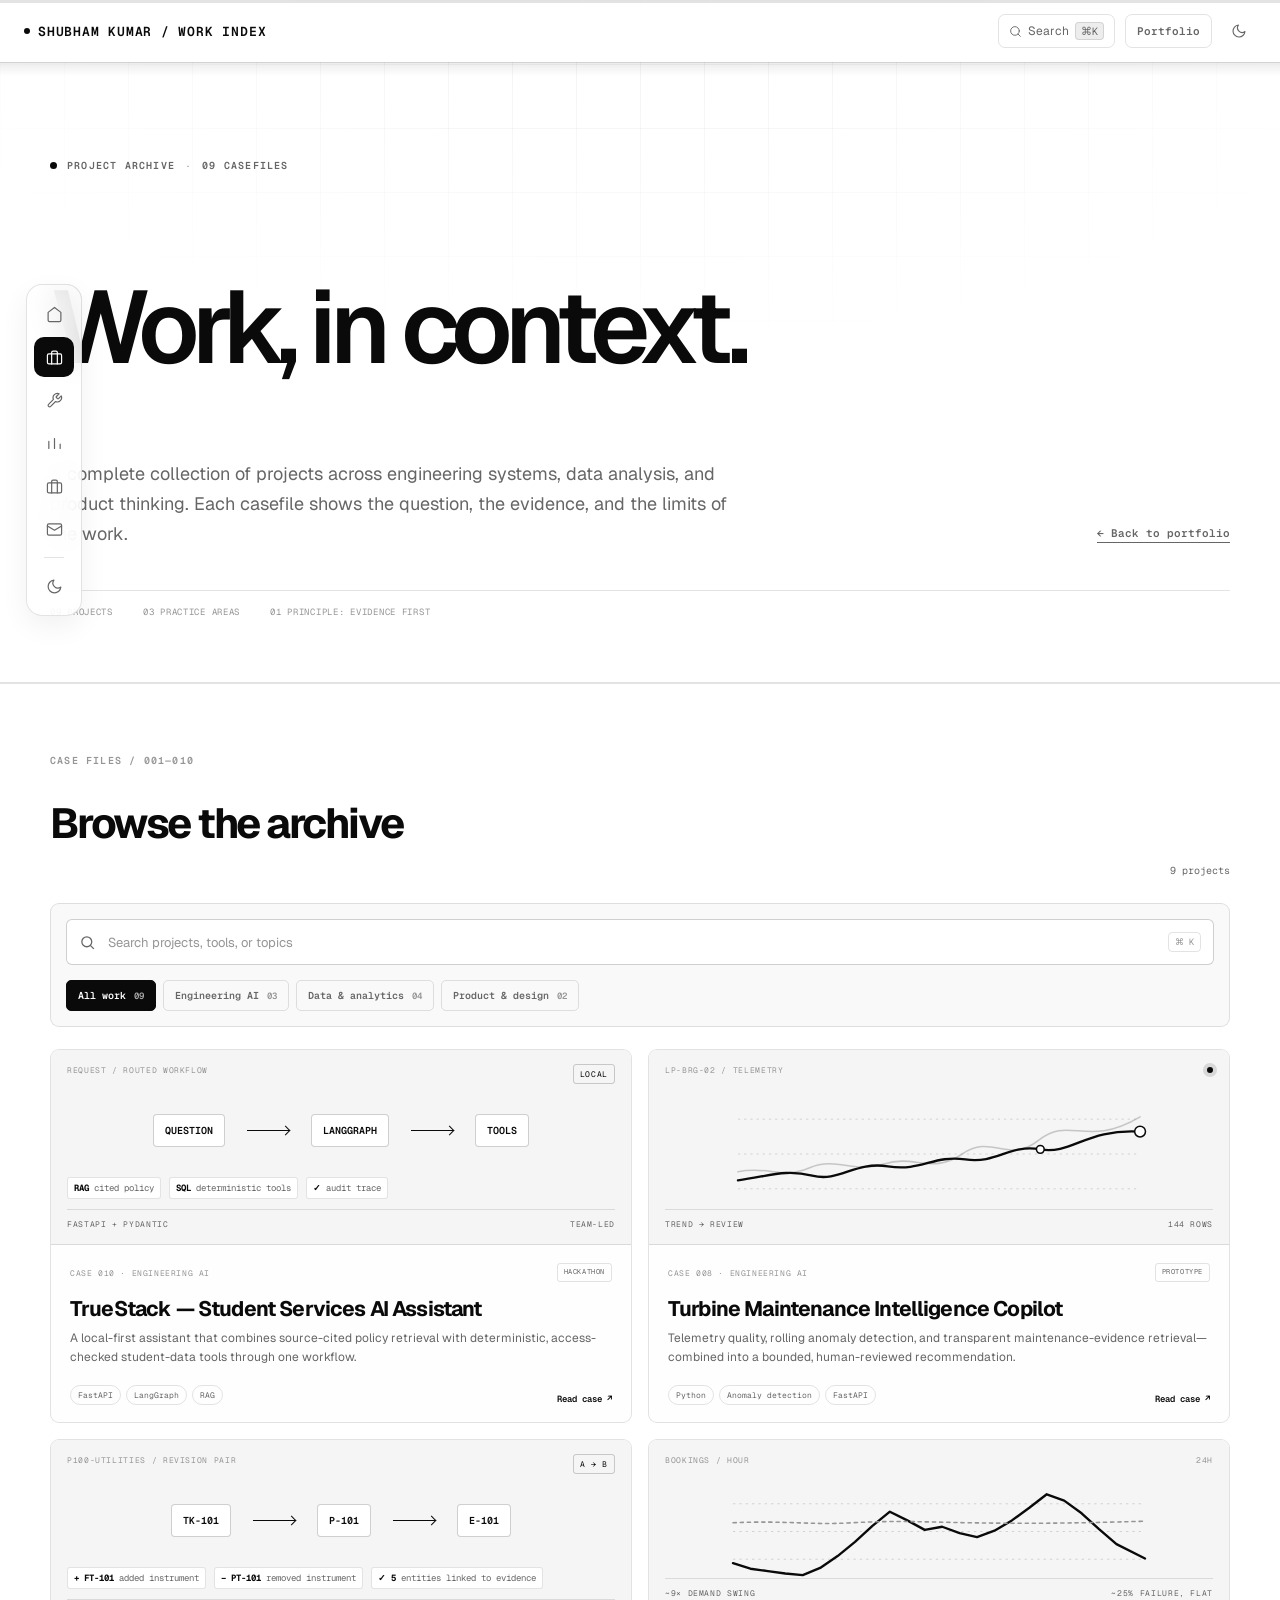
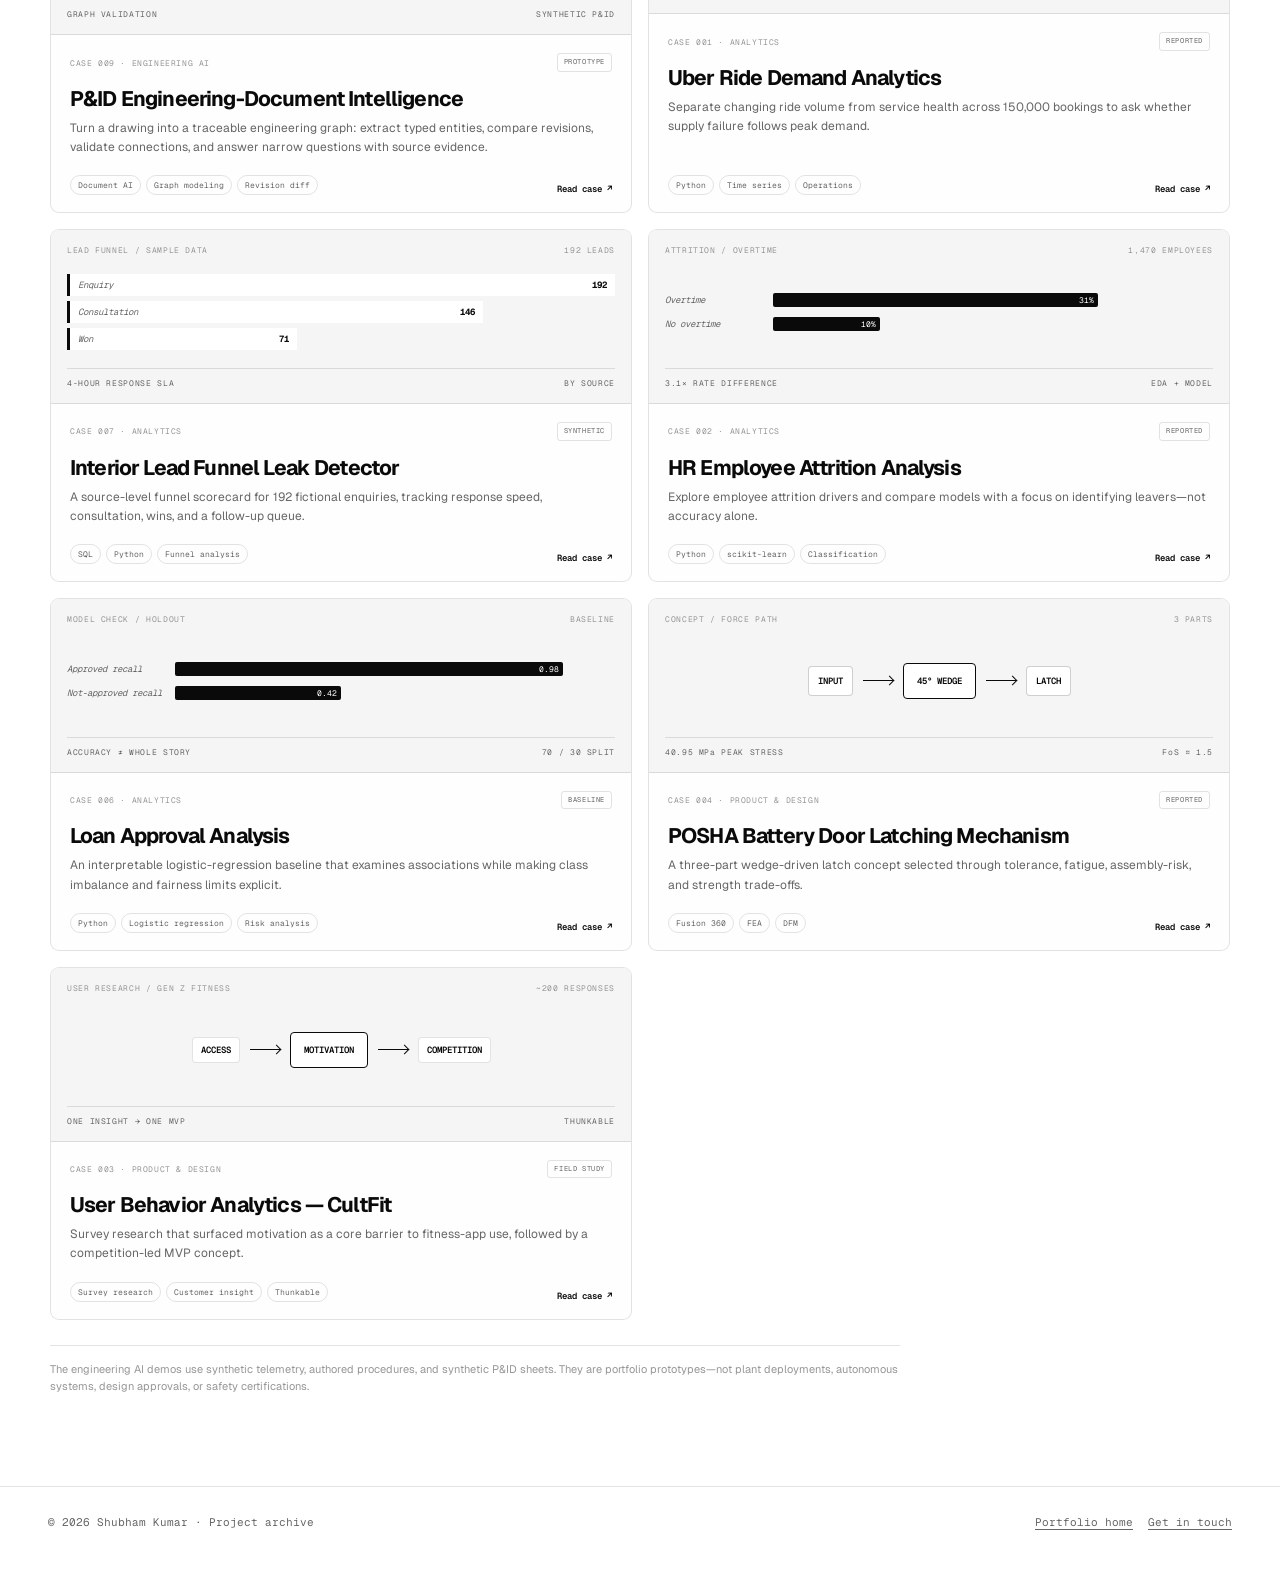
==== projects/index.html @ 0522d242 "Broaden portfolio positioning and add TrueStack case study" ====
<!DOCTYPE html>
<html lang="en" data-theme="light">
<head>
  <meta charset="UTF-8">
  <meta name="viewport" content="width=device-width, initial-scale=1.0">
  <title>All Projects &amp; Case Studies — Shubham Kumar</title>
  <meta name="description" content="Explore nine case studies by Shubham Kumar across data analytics, business analysis, software development, product thinking, and applied AI.">
  <link rel="canonical" href="https://nothing0g.github.io/analyst/projects/">
  <meta property="og:type" content="website">
  <meta property="og:url" content="https://nothing0g.github.io/analyst/projects/">
  <meta property="og:title" content="All Projects &amp; Case Studies — Shubham Kumar">
  <meta property="og:description" content="A complete archive of case studies across analytics, software, product thinking, and applied AI.">
  <meta property="og:image" content="https://nothing0g.github.io/analyst/assets/og-card.svg">
  <meta name="twitter:card" content="summary_large_image">
  <link rel="preconnect" href="https://fonts.googleapis.com">
  <link rel="preconnect" href="https://fonts.gstatic.com" crossorigin>
  <link href="https://fonts.googleapis.com/css2?family=Geist:wght@400;500;600;700&family=Geist+Mono:wght@400;500;600&display=swap" rel="stylesheet">
  <link rel="stylesheet" href="shared/report.css">
  <link rel="stylesheet" href="projects.css">
  <script type="application/ld+json">
  {"@context":"https://schema.org","@type":"CollectionPage","name":"Shubham Kumar — Project Case Studies","url":"https://nothing0g.github.io/analyst/projects/","about":{"@type":"Person","name":"Shubham Kumar"},"numberOfItems":9}
  </script>
</head>
<body class="focused-report projects-index-page">
  <a class="skip-link" href="#projectGrid">Skip to projects</a>
  <div class="scroll-progress-track" aria-hidden="true"><div class="scroll-progress" id="scrollProgress"></div></div>
  <div class="grid-backdrop" aria-hidden="true"></div>
  <canvas class="bg-interactive" id="bgCanvas" aria-hidden="true"></canvas>
  <div class="cursor-dot" id="cursorDot"></div>
  <div class="cursor-follow" id="cursorFollow"><span id="cursorFollowText"></span></div>
  <nav class="dock" aria-label="Project archive navigation"><div class="dock-inner">
    <a href="#report" class="dock-item active" data-dock data-cursor-text="Archive home"><svg viewBox="0 0 24 24" fill="none" stroke="currentColor" stroke-width="1.7" stroke-linecap="round" stroke-linejoin="round"><path d="M3 9l9-7 9 7v11a2 2 0 0 1-2 2H5a2 2 0 0 1-2-2z"/></svg><span class="dock-label">Archive home</span></a>
    <a href="#projectGrid" class="dock-item" data-dock data-cursor-text="All projects"><svg viewBox="0 0 24 24" fill="none" stroke="currentColor" stroke-width="1.7" stroke-linecap="round" stroke-linejoin="round"><rect x="2" y="7" width="20" height="14" rx="2"/><path d="M16 21V5a2 2 0 0 0-2-2h-4a2 2 0 0 0-2 2v16"/></svg><span class="dock-label">All projects</span></a>
    <a href="#engineering-ai-filter" class="dock-item" data-dock data-filter-target="engineering-ai" data-cursor-text="Engineering AI"><svg viewBox="0 0 24 24" fill="none" stroke="currentColor" stroke-width="1.7" stroke-linecap="round" stroke-linejoin="round"><path d="M14.7 6.3a1 1 0 000 1.4l1.6 1.6a1 1 0 001.4 0l3.77-3.77a6 6 0 01-7.94 7.94l-6.91 6.91a2.12 2.12 0 01-3-3l6.91-6.91a6 6 0 017.94-7.94z"/></svg><span class="dock-label">Engineering AI</span></a>
    <a href="#analytics-filter" class="dock-item" data-dock data-filter-target="analytics" data-cursor-text="Data and analytics"><svg viewBox="0 0 24 24" fill="none" stroke="currentColor" stroke-width="1.7" stroke-linecap="round" stroke-linejoin="round"><path d="M4 19V9M12 19V5M20 19v-6"/></svg><span class="dock-label">Data &amp; analytics</span></a>
    <a href="#product-design-filter" class="dock-item" data-dock data-filter-target="product-design" data-cursor-text="Product and design"><svg viewBox="0 0 24 24" fill="none" stroke="currentColor" stroke-width="1.7" stroke-linecap="round" stroke-linejoin="round"><rect x="2" y="7" width="20" height="14" rx="2"/><path d="M16 21V5a2 2 0 0 0-2-2h-4a2 2 0 0 0-2 2v16"/></svg><span class="dock-label">Product &amp; design</span></a>
    <a href="../index.html" class="dock-item" data-cursor-text="Portfolio home" data-transition><svg viewBox="0 0 24 24" fill="none" stroke="currentColor" stroke-width="1.7" stroke-linecap="round" stroke-linejoin="round"><rect x="2" y="4" width="20" height="16" rx="2"/><path d="M2 7l10 6 10-6"/></svg><span class="dock-label">Portfolio</span></a>
    <div class="dock-divider"></div>
    <button class="dock-item" id="dockThemeBtn" data-cursor-text="Toggle theme"><svg id="dockThemeIcon" viewBox="0 0 24 24" fill="none" stroke="currentColor" stroke-width="1.7" stroke-linecap="round" stroke-linejoin="round"></svg><span class="dock-label">Toggle theme</span></button>
  </div></nav>

  <header class="topbar report-topbar">
    <a class="report-brand" href="../index.html" data-transition data-cursor-text="Portfolio home"><i></i> SHUBHAM KUMAR / WORK INDEX</a>
    <div class="topbar-right report-top-actions">
      <button class="kbd-chip report-search" id="reportSearch" type="button" data-cursor-text="Search projects"><svg viewBox="0 0 24 24" fill="none" stroke="currentColor" stroke-width="1.7" stroke-linecap="round" stroke-linejoin="round" aria-hidden="true"><circle cx="11" cy="11" r="8"/><path d="m21 21-4.3-4.3"/></svg><span>Search</span><kbd>⌘K</kbd></button>
      <a class="report-top-link" data-cursor-text="Back to portfolio" href="../index.html" data-transition><span>Portfolio</span></a>
      <button class="icon-btn report-icon-btn" id="reportThemeToggle" aria-label="Toggle theme"></button>
    </div>
  </header>

  <main id="report" class="work-main report-main">
    <section class="work-hero report-section">
      <div class="work-hero-inner report-section-inner">
        <p class="work-kicker mono"><span></span> PROJECT ARCHIVE <b>·</b> 09 CASEFILES</p>
        <div class="work-heading-row">
          <div>
            <h1>Work, in context.</h1>
            <p class="work-lede">A complete collection of projects across engineering systems, data analysis, and product thinking. Each casefile shows the question, the evidence, and the limits of the work.</p>
          </div>
          <a class="work-back-link" href="../index.html" data-transition>← Back to portfolio</a>
        </div>
        <div class="work-meta-row mono"><span>09 PROJECTS</span><span>03 PRACTICE AREAS</span><span>01 PRINCIPLE: EVIDENCE FIRST</span></div>
      </div>
    </section>

    <section id="archive" class="work-archive report-section" aria-labelledby="archive-title">
      <div class="work-archive-inner report-section-inner reveal">
        <div class="archive-heading">
          <div>
            <p class="archive-eyebrow mono">CASE FILES / 001—010</p>
            <h2 id="archive-title">Browse the archive</h2>
          </div>
          <p id="resultCount" class="result-count mono" aria-live="polite">9 projects</p>
        </div>

        <div class="archive-controls">
          <label class="search-wrap">
            <span class="sr-only">Search projects</span>
            <svg viewBox="0 0 24 24" fill="none" stroke="currentColor" stroke-width="1.8" aria-hidden="true"><circle cx="11" cy="11" r="7"></circle><path d="m16 16 5 5"></path></svg>
            <input id="projectSearch" type="search" placeholder="Search projects, tools, or topics" autocomplete="off">
            <kbd>⌘ K</kbd>
          </label>
          <div class="filter-pills" role="group" aria-label="Filter projects by area">
            <button class="filter-pill is-active" type="button" data-filter="all" aria-pressed="true">All work <span>09</span></button>
            <button class="filter-pill" type="button" id="engineering-ai-filter" data-filter="engineering-ai" aria-pressed="false">Engineering AI <span>03</span></button>
            <button class="filter-pill" type="button" id="analytics-filter" data-filter="analytics" aria-pressed="false">Data &amp; analytics <span>04</span></button>
            <button class="filter-pill" type="button" id="product-design-filter" data-filter="product-design" aria-pressed="false">Product &amp; design <span>02</span></button>
          </div>
        </div>

        <div class="project-grid" id="projectGrid">
          <a class="project-card spotlight-card reveal project-card-featured" data-transition data-cursor-text="Open casefile" href="truestack-ai-assistant/" data-category="engineering-ai" data-search="truestack HCLTech AI hackathon student services assistant team lead backend integration FastAPI LangGraph RAG SQLite citations privacy software">
            <div class="project-visual pid-visual" aria-hidden="true">
              <div class="visual-top mono"><span>REQUEST / ROUTED WORKFLOW</span><span class="revision-label">LOCAL</span></div>
              <div class="pid-mini-flow"><span>QUESTION</span><i></i><b>LANGGRAPH</b><i></i><span>TOOLS</span></div>
              <div class="pid-changes"><span><b>RAG</b> cited policy</span><span><b>SQL</b> deterministic tools</span><span><b>✓</b> audit trace</span></div>
              <div class="visual-bottom mono"><span>FASTAPI + PYDANTIC</span><span>TEAM-LED</span></div>
            </div>
            <div class="project-card-body">
              <div class="project-meta mono"><span>CASE 010 · ENGINEERING AI</span><span class="project-status">HACKATHON</span></div>
              <h3>TrueStack — Student Services AI Assistant</h3>
              <p>A local-first assistant that combines source-cited policy retrieval with deterministic, access-checked student-data tools through one workflow.</p>
              <div class="project-card-foot"><div class="project-tags"><span>FastAPI</span><span>LangGraph</span><span>RAG</span></div><span class="project-open">Read case <b>↗</b></span></div>
            </div>
          </a>

          <a class="project-card spotlight-card reveal project-card-featured" data-transition data-cursor-text="Open casefile" href="turbine-maintenance-copilot/" data-category="engineering-ai" data-search="turbine maintenance copilot telemetry anomaly detection python fastapi evidence retrieval synthetic">
            <div class="project-visual turbine-visual" aria-hidden="true">
              <div class="visual-top mono"><span>LP-BRG-02 / TELEMETRY</span><span class="live-dot"></span></div>
              <svg viewBox="0 0 520 150" role="presentation"><path class="visual-gridline" d="M0 30H520M0 75H520M0 120H520"/><path class="visual-line faint-line" d="M0 98 C40 90 55 108 92 93 S150 101 189 88 S251 102 290 75 S349 89 389 57 S451 68 520 27"/><path class="visual-line strong-line" d="M0 109 C40 104 60 94 96 103 S150 84 194 91 S252 76 294 82 S350 62 391 69 S450 42 520 46"/><circle class="visual-point" cx="391" cy="69" r="5"/><circle class="visual-alert" cx="520" cy="46" r="7"/></svg>
              <div class="visual-bottom mono"><span>TREND → REVIEW</span><span>144 ROWS</span></div>
            </div>
            <div class="project-card-body">
              <div class="project-meta mono"><span>CASE 008 · ENGINEERING AI</span><span class="project-status">PROTOTYPE</span></div>
              <h3>Turbine Maintenance Intelligence Copilot</h3>
              <p>Telemetry quality, rolling anomaly detection, and transparent maintenance-evidence retrieval—combined into a bounded, human-reviewed recommendation.</p>
              <div class="project-card-foot"><div class="project-tags"><span>Python</span><span>Anomaly detection</span><span>FastAPI</span></div><span class="project-open">Read case <b>↗</b></span></div>
            </div>
          </a>

          <a class="project-card spotlight-card reveal project-card-featured" data-transition data-cursor-text="Open casefile" href="pid-engineering-document-intelligence/" data-category="engineering-ai" data-search="pid engineering document intelligence drawing revision graph extraction validation python evidence">
            <div class="project-visual pid-visual" aria-hidden="true">
              <div class="visual-top mono"><span>P100-UTILITIES / REVISION PAIR</span><span class="revision-label">A → B</span></div>
              <div class="pid-mini-flow"><span>TK-101</span><i></i><b>P-101</b><i></i><span>E-101</span></div>
              <div class="pid-changes"><span><b>+ FT-101</b> added instrument</span><span><b>− PT-101</b> removed instrument</span><span><b>✓ 5</b> entities linked to evidence</span></div>
              <div class="visual-bottom mono"><span>GRAPH VALIDATION</span><span>SYNTHETIC P&amp;ID</span></div>
            </div>
            <div class="project-card-body">
              <div class="project-meta mono"><span>CASE 009 · ENGINEERING AI</span><span class="project-status">PROTOTYPE</span></div>
              <h3>P&amp;ID Engineering-Document Intelligence</h3>
              <p>Turn a drawing into a traceable engineering graph: extract typed entities, compare revisions, validate connections, and answer narrow questions with source evidence.</p>
              <div class="project-card-foot"><div class="project-tags"><span>Document AI</span><span>Graph modeling</span><span>Revision diff</span></div><span class="project-open">Read case <b>↗</b></span></div>
            </div>
          </a>

          <a class="project-card spotlight-card reveal" data-transition data-cursor-text="Open casefile" href="uber-ride-demand/" data-category="analytics" data-search="uber ride demand analytics supply failure operations time series python sql 150000">
            <div class="project-visual chart-visual" aria-hidden="true">
              <div class="visual-top mono"><span>BOOKINGS / HOUR</span><span>24H</span></div>
              <svg viewBox="0 0 520 130" role="presentation"><path class="visual-gridline" d="M0 30H520M0 65H520M0 100H520"/><path class="visual-line strong-line" d="M0 105 L22 112 L44 115 L66 118 L88 120 L110 111 L132 96 L154 78 L176 58 L198 40 L220 51 L242 63 L264 59 L286 67 L308 72 L330 64 L352 51 L374 35 L396 18 L418 26 L440 42 L462 62 L484 81 L520 99"/><path class="visual-line coral-line" d="M0 54 C70 51 95 57 150 54 S240 53 300 54 S420 55 520 52"/></svg>
              <div class="visual-bottom mono"><span>~9× DEMAND SWING</span><span>~25% FAILURE, FLAT</span></div>
            </div>
            <div class="project-card-body">
              <div class="project-meta mono"><span>CASE 001 · ANALYTICS</span><span class="project-status">REPORTED</span></div>
              <h3>Uber Ride Demand Analytics</h3>
              <p>Separate changing ride volume from service health across 150,000 bookings to ask whether supply failure follows peak demand.</p>
              <div class="project-card-foot"><div class="project-tags"><span>Python</span><span>Time series</span><span>Operations</span></div><span class="project-open">Read case <b>↗</b></span></div>
            </div>
          </a>

          <a class="project-card spotlight-card reveal" data-transition data-cursor-text="Open casefile" href="interior-lead-funnel/" data-category="analytics" data-search="interior lead funnel leak detector business analysis conversion response SLA SQL python power bi synthetic">
            <div class="project-visual funnel-visual" aria-hidden="true">
              <div class="visual-top mono"><span>LEAD FUNNEL / SAMPLE DATA</span><span>192 LEADS</span></div>
              <div class="funnel-bars"><span style="--bar:100%"><i>Enquiry</i><b>192</b></span><span style="--bar:76%"><i>Consultation</i><b>146</b></span><span style="--bar:37%"><i>Won</i><b>71</b></span></div>
              <div class="visual-bottom mono"><span>4-HOUR RESPONSE SLA</span><span>BY SOURCE</span></div>
            </div>
            <div class="project-card-body">
              <div class="project-meta mono"><span>CASE 007 · ANALYTICS</span><span class="project-status">SYNTHETIC</span></div>
              <h3>Interior Lead Funnel Leak Detector</h3>
              <p>A source-level funnel scorecard for 192 fictional enquiries, tracking response speed, consultation, wins, and a follow-up queue.</p>
              <div class="project-card-foot"><div class="project-tags"><span>SQL</span><span>Python</span><span>Funnel analysis</span></div><span class="project-open">Read case <b>↗</b></span></div>
            </div>
          </a>

          <a class="project-card spotlight-card reveal" data-transition data-cursor-text="Open casefile" href="hr-employee-attrition/" data-category="analytics" data-search="employee attrition HR analysis classification machine learning overtime recall dashboard python scikit-learn">
            <div class="project-visual attrition-visual" aria-hidden="true">
              <div class="visual-top mono"><span>ATTRITION / OVERTIME</span><span>1,470 EMPLOYEES</span></div>
              <div class="comparison-bars"><span><i>Overtime</i><b style="--bar:82%">31%</b></span><span><i>No overtime</i><b style="--bar:27%">10%</b></span></div>
              <div class="visual-bottom mono"><span>3.1× RATE DIFFERENCE</span><span>EDA + MODEL</span></div>
            </div>
            <div class="project-card-body">
              <div class="project-meta mono"><span>CASE 002 · ANALYTICS</span><span class="project-status">REPORTED</span></div>
              <h3>HR Employee Attrition Analysis</h3>
              <p>Explore employee attrition drivers and compare models with a focus on identifying leavers—not accuracy alone.</p>
              <div class="project-card-foot"><div class="project-tags"><span>Python</span><span>scikit-learn</span><span>Classification</span></div><span class="project-open">Read case <b>↗</b></span></div>
            </div>
          </a>

          <a class="project-card spotlight-card reveal" data-transition data-cursor-text="Open casefile" href="loan-approval/" data-category="analytics" data-search="loan approval analysis logistic regression risk baseline public data python fairness">
            <div class="project-visual loan-visual" aria-hidden="true">
              <div class="visual-top mono"><span>MODEL CHECK / HOLDOUT</span><span>BASELINE</span></div>
              <div class="recall-bars"><span><i>Approved recall</i><b style="--bar:98%">0.98</b></span><span><i>Not-approved recall</i><b style="--bar:42%">0.42</b></span></div>
              <div class="visual-bottom mono"><span>ACCURACY ≠ WHOLE STORY</span><span>70 / 30 SPLIT</span></div>
            </div>
            <div class="project-card-body">
              <div class="project-meta mono"><span>CASE 006 · ANALYTICS</span><span class="project-status">BASELINE</span></div>
              <h3>Loan Approval Analysis</h3>
              <p>An interpretable logistic-regression baseline that examines associations while making class imbalance and fairness limits explicit.</p>
              <div class="project-card-foot"><div class="project-tags"><span>Python</span><span>Logistic regression</span><span>Risk analysis</span></div><span class="project-open">Read case <b>↗</b></span></div>
            </div>
          </a>

          <a class="project-card spotlight-card reveal" data-transition data-cursor-text="Open casefile" href="posha-battery-door/" data-category="product-design" data-search="POSHA battery door latch mechanism mechanical design fusion 360 FEA tolerance DFM">
            <div class="project-visual mechanism-visual" aria-hidden="true">
              <div class="visual-top mono"><span>CONCEPT / FORCE PATH</span><span>3 PARTS</span></div>
              <div class="mechanism-diagram"><span class="mech-button">INPUT</span><i></i><b>45° WEDGE</b><i></i><span class="mech-latch">LATCH</span></div>
              <div class="visual-bottom mono"><span>40.95 MPa PEAK STRESS</span><span>FoS ≈ 1.5</span></div>
            </div>
            <div class="project-card-body">
              <div class="project-meta mono"><span>CASE 004 · PRODUCT &amp; DESIGN</span><span class="project-status">REPORTED</span></div>
              <h3>POSHA Battery Door Latching Mechanism</h3>
              <p>A three-part wedge-driven latch concept selected through tolerance, fatigue, assembly-risk, and strength trade-offs.</p>
              <div class="project-card-foot"><div class="project-tags"><span>Fusion 360</span><span>FEA</span><span>DFM</span></div><span class="project-open">Read case <b>↗</b></span></div>
            </div>
          </a>

          <a class="project-card spotlight-card reveal" data-transition data-cursor-text="Open casefile" href="cultfit-user-behavior/" data-category="product-design" data-search="CultFit user behavior survey customer insight college students motivation Thunkable MVP fitness product">
            <div class="project-visual cultfit-visual" aria-hidden="true">
              <div class="visual-top mono"><span>USER RESEARCH / GEN Z FITNESS</span><span>~200 RESPONSES</span></div>
              <div class="motivation-pulse"><span>ACCESS</span><i></i><b>MOTIVATION</b><i></i><span>COMPETITION</span></div>
              <div class="visual-bottom mono"><span>ONE INSIGHT → ONE MVP</span><span>THUNKABLE</span></div>
            </div>
            <div class="project-card-body">
              <div class="project-meta mono"><span>CASE 003 · PRODUCT &amp; DESIGN</span><span class="project-status">FIELD STUDY</span></div>
              <h3>User Behavior Analytics — CultFit</h3>
              <p>Survey research that surfaced motivation as a core barrier to fitness-app use, followed by a competition-led MVP concept.</p>
              <div class="project-card-foot"><div class="project-tags"><span>Survey research</span><span>Customer insight</span><span>Thunkable</span></div><span class="project-open">Read case <b>↗</b></span></div>
            </div>
          </a>
        </div>
        <div class="empty-state" id="emptyState" hidden>No projects match that search. Try a different keyword or filter.</div>
        <p class="archive-note">The engineering AI demos use synthetic telemetry, authored procedures, and synthetic P&amp;ID sheets. They are portfolio prototypes—not plant deployments, autonomous systems, design approvals, or safety certifications.</p>
      </div>
    </section>
  </main>

  <footer class="report-footer work-footer"><span>© 2026 Shubham Kumar · Project archive</span><div class="report-footer-links"><a href="../index.html" data-transition>Portfolio home</a><a href="mailto:shubham1sure@gmail.com">Get in touch</a></div></footer>
<div class="chart-tooltip" aria-hidden="true"></div>
  <div class="cmdk-overlay" id="cmdkOverlay"><div class="cmdk-box"><div class="cmdk-input-wrap"><svg viewBox="0 0 24 24" fill="none" stroke="currentColor" stroke-width="1.7"><circle cx="11" cy="11" r="8"/><path d="m21 21-4.3-4.3"/></svg><input class="cmdk-input" id="cmdkInput" type="text" placeholder="Type a command or search…" autocomplete="off"><span class="cmdk-esc">ESC</span></div><div class="cmdk-list" id="cmdkList"></div></div></div>
  <div class="wash-overlay" id="washOverlay"></div>
  <button class="back-to-top" id="backToTop" aria-label="Back to top" data-cursor-text="Back to top"><svg viewBox="0 0 24 24" fill="none" stroke="currentColor" stroke-width="2" stroke-linecap="round" stroke-linejoin="round"><path d="M18 15l-6-6-6 6"/></svg></button>
  <div class="toast-wrap" id="toastWrap"></div>

  <script src="shared/report-shell.js?v=history-v1"></script>
  <script src="projects.js"></script>
</body>
</html>
---- projects/shared/report.css ----
:root{
  --report-bg:#fff;
  --report-surface:#f5f5f5;
  --report-surface-strong:#ededed;
  --report-ink:#0a0a0a;
  --report-muted:#666;
  --report-faint:#969696;
  --report-line:rgba(0,0,0,.11);
  --report-line-strong:rgba(0,0,0,.19);
  --report-yellow:#e7ff00;
  --report-green:#21e35d;
  --report-coral:#ff5c5c;
  --report-cyan:#7ce7ff;
  --report-font-sans:'Geist',-apple-system,BlinkMacSystemFont,"Segoe UI",sans-serif;
  --report-font-mono:'Geist Mono','IBM Plex Mono','SF Mono',Menlo,monospace;
  --report-ease:cubic-bezier(.16,1,.3,1);
  color-scheme:light;
}
html[data-theme="dark"]{
  --report-bg:#050505;
  --report-surface:#131313;
  --report-surface-strong:#1b1b1b;
  --report-ink:#ededed;
  --report-muted:#a3a3a3;
  --report-faint:#747474;
  --report-line:rgba(255,255,255,.13);
  --report-line-strong:rgba(255,255,255,.23);
  color-scheme:dark;
}
*{box-sizing:border-box}
html{scroll-behavior:smooth;background:var(--report-bg);scrollbar-color:var(--report-line-strong) var(--report-bg);scrollbar-width:thin}
body{margin:0;background:var(--report-bg);color:var(--report-ink);font-family:var(--report-font-sans);line-height:1.5;overflow-x:hidden;-webkit-font-smoothing:antialiased;transition:background .25s var(--report-ease),color .25s var(--report-ease)}
body::before{content:"";position:fixed;inset:0;pointer-events:none;z-index:-1;background-image:linear-gradient(var(--report-line) 1px,transparent 1px),linear-gradient(90deg,var(--report-line) 1px,transparent 1px);background-size:64px 64px;mask-image:radial-gradient(ellipse 88% 60% at 50% 0%,#000,transparent 78%);opacity:.42}
a{color:inherit;text-decoration:none}
button,select{font:inherit;color:inherit}
button{border:0;background:none;cursor:pointer}
button:focus-visible,a:focus-visible,select:focus-visible{outline:2px solid var(--report-ink);outline-offset:3px;border-radius:4px}
::selection{background:var(--report-ink);color:var(--report-bg)}
.mono{font-family:var(--report-font-mono)}
.skip-link{position:fixed;top:-60px;left:16px;z-index:100;background:var(--report-ink);color:var(--report-bg);padding:10px 14px;border-radius:6px;font:600 12px var(--report-font-mono);transition:top .2s var(--report-ease)}
.skip-link:focus{top:16px}
.report-progress{position:fixed;z-index:50;top:0;left:0;width:100%;height:3px;background:var(--report-line)}
.report-progress span{display:block;width:0;height:100%;background:var(--report-ink);transition:width .1s linear}
.report-topbar{position:sticky;top:0;z-index:40;display:flex;align-items:center;justify-content:space-between;gap:20px;padding:14px 48px;background:color-mix(in srgb,var(--report-bg) 84%,transparent);backdrop-filter:blur(14px)}
.report-topbar::after{content:"";position:absolute;left:0;right:0;top:100%;height:14px;background:linear-gradient(var(--report-line),transparent);opacity:.7;pointer-events:none}
.report-brand{display:flex;align-items:center;gap:8px;font:600 12px var(--report-font-mono);letter-spacing:.04em}
.report-brand i{width:6px;height:6px;border-radius:50%;background:var(--report-ink);display:inline-block}
.report-top-actions{display:flex;align-items:center;gap:9px}
.report-top-link,.report-icon-btn{display:inline-flex;align-items:center;justify-content:center;min-height:34px;border:1px solid var(--report-line);border-radius:7px;color:var(--report-muted);font:600 11px var(--report-font-mono);transition:background .18s ease,border-color .18s ease,color .18s ease,transform .12s ease}
.report-top-link{padding:7px 11px;gap:7px}
.report-icon-btn{width:34px;padding:0}
.report-top-link:hover,.report-icon-btn:hover{background:var(--report-surface);border-color:var(--report-line-strong);color:var(--report-ink)}
.report-top-link:active,.report-icon-btn:active{transform:scale(.96)}
.report-top-link svg,.report-icon-btn svg{width:15px;height:15px}
.report-main{position:relative;z-index:1}
.report-shell{width:100vw;max-width:none;margin:0;padding:0}
.report-section{width:100vw;padding:84px 48px;border-top:1px solid var(--report-line)}
.report-section-inner{max-width:1280px;margin:0 auto}
.report-kicker{display:flex;align-items:center;gap:11px;color:var(--report-muted);font:600 11px var(--report-font-mono);text-transform:uppercase;letter-spacing:.04em}
.report-kicker::before{content:"";width:7px;height:7px;border-radius:50%;background:var(--report-yellow);box-shadow:0 0 0 4px color-mix(in srgb,var(--report-yellow) 26%,transparent)}
.report-kicker .rule{height:1px;width:54px;background:var(--report-line-strong)}
.report-hero{padding-top:72px;padding-bottom:64px}
.report-hero-grid{display:grid;grid-template-columns:minmax(0,7fr) minmax(250px,5fr);gap:64px;align-items:end}
.report-hero h1{max-width:820px;margin:22px 0 18px;font-size:clamp(38px,6vw,84px);line-height:.98;letter-spacing:-.065em;font-weight:600}
.report-hero .lede{max-width:720px;margin:0;color:var(--report-muted);font-size:clamp(16px,1.8vw,20px);line-height:1.58}
.report-meta{display:grid;gap:12px;padding:18px 0;border-top:1px solid var(--report-line-strong);border-bottom:1px solid var(--report-line-strong)}
.report-meta-row{display:flex;align-items:baseline;justify-content:space-between;gap:18px;font-size:13px}
.report-meta-label{color:var(--report-faint);font:600 10px var(--report-font-mono);text-transform:uppercase;letter-spacing:.06em}
.report-meta-value{text-align:right;color:var(--report-ink)}
.report-status{display:inline-flex;align-items:center;gap:6px;width:max-content;padding:4px 7px;background:var(--report-green);color:#061009;border-radius:3px;font:700 10px var(--report-font-mono);text-transform:uppercase;letter-spacing:.05em}
.report-status::before{content:"";width:5px;height:5px;border-radius:50%;background:#061009}
.report-actions{display:flex;flex-wrap:wrap;gap:10px;margin-top:26px}
.report-btn{display:inline-flex;align-items:center;gap:8px;padding:11px 14px;border:1px solid var(--report-ink);border-radius:6px;background:var(--report-ink);color:var(--report-bg);font:600 12px var(--report-font-mono);transition:transform .14s ease,background .18s ease,color .18s ease,border-color .18s ease}
.report-btn.secondary{background:transparent;color:var(--report-ink);border-color:var(--report-line-strong)}
.report-btn:hover{transform:translateY(-2px)}
.report-btn.secondary:hover{background:var(--report-surface)}
.report-btn:active{transform:scale(.97)}
.report-btn svg{width:14px;height:14px}
.signal-panel{position:relative;overflow:hidden;padding:22px;border:1px solid var(--report-line-strong);background:color-mix(in srgb,var(--report-surface) 80%,transparent);border-radius:8px}
.signal-panel::after{content:"SIGNAL";position:absolute;right:17px;top:14px;color:var(--report-faint);font:600 9px var(--report-font-mono);letter-spacing:.16em}
.signal-panel h2{margin:28px 0 13px;font-size:clamp(24px,3vw,38px);line-height:1.03;letter-spacing:-.05em}
.signal-panel p{margin:0;color:var(--report-muted);font-size:14px;line-height:1.6}
.signal-line{height:1px;margin:18px 0;background:var(--report-line-strong)}
.signal-foot{display:flex;align-items:center;justify-content:space-between;gap:12px;color:var(--report-muted);font:11px var(--report-font-mono)}
.signal-foot strong{color:var(--report-ink);font-weight:700}
.section-heading{display:flex;align-items:end;justify-content:space-between;gap:30px;margin-bottom:26px}
.section-heading h2{font-size:clamp(26px,4vw,48px);line-height:1;letter-spacing:-.06em}
.section-heading p{max-width:470px;margin:0;color:var(--report-muted);font-size:14px}
.section-label{display:flex;align-items:center;gap:10px;margin-bottom:12px;color:var(--report-muted);font:600 11px var(--report-font-mono);text-transform:uppercase;letter-spacing:.05em}
.section-label .rule{width:46px;height:1px;background:var(--report-line-strong)}
.metric-grid{display:grid;grid-template-columns:repeat(12,minmax(0,1fr));gap:12px}
.metric-card{grid-column:span 3;min-width:0;padding:17px 18px;border:1px solid var(--report-line);background:color-mix(in srgb,var(--report-surface) 76%,transparent);border-radius:7px;transition:background .2s ease,border-color .2s ease,transform .2s var(--report-ease)}
.metric-card:hover{background:var(--report-surface-strong);border-color:var(--report-line-strong);transform:translateY(-2px)}
.metric-label{color:var(--report-muted);font:600 10px var(--report-font-mono);text-transform:uppercase;letter-spacing:.05em}
.metric-value{margin:13px 0 4px;font-size:clamp(28px,3.2vw,45px);font-weight:600;letter-spacing:-.07em;line-height:1}
.metric-context{color:var(--report-muted);font-size:12px;line-height:1.45}
.filter-bar{display:flex;align-items:end;flex-wrap:wrap;gap:12px;padding:14px;margin-bottom:18px;border:1px solid var(--report-line);background:var(--report-surface);border-radius:7px}
.filter-field{display:grid;gap:6px;min-width:160px;flex:1}
.filter-field label{color:var(--report-muted);font:600 10px var(--report-font-mono);text-transform:uppercase;letter-spacing:.05em}
.filter-field select{width:100%;padding:9px 10px;border:1px solid var(--report-line-strong);border-radius:5px;background:var(--report-bg);font-size:12px;cursor:pointer}
.filter-reset{padding:9px 11px;border:1px solid var(--report-line-strong);border-radius:5px;color:var(--report-muted);font:600 11px var(--report-font-mono);transition:background .18s ease,color .18s ease}
.filter-reset:hover{background:var(--report-ink);color:var(--report-bg)}
.chart-grid{display:grid;grid-template-columns:repeat(12,minmax(0,1fr));gap:14px;align-items:stretch}
.chart-card{grid-column:span 6;min-width:0;padding:18px;border:1px solid var(--report-line);background:color-mix(in srgb,var(--report-bg) 92%,var(--report-surface));border-radius:7px;overflow:hidden}
.chart-card.span-7{grid-column:span 7}.chart-card.span-5{grid-column:span 5}.chart-card.span-4{grid-column:span 4}.chart-card.span-8{grid-column:span 8}.chart-card.span-12{grid-column:span 12}
.chart-card-header{display:flex;align-items:start;justify-content:space-between;gap:15px;margin-bottom:16px}
.chart-card h3{font-size:16px;letter-spacing:-.025em;line-height:1.2}
.chart-question{margin:4px 0 0;color:var(--report-muted);font-size:12px;line-height:1.45}
.chart-tag{flex:none;color:var(--report-faint);font:600 9px var(--report-font-mono);text-transform:uppercase;letter-spacing:.07em}
.chart-wrap{position:relative;width:100%;min-height:250px}
.chart-wrap.tall{min-height:330px}
.chart-wrap svg{display:block;width:100%;height:auto;overflow:visible}
.chart-empty{display:grid;place-items:center;min-height:240px;color:var(--report-muted);font:12px var(--report-font-mono);text-align:center}
.chart-legend{display:flex;flex-wrap:wrap;gap:12px;margin-top:10px;color:var(--report-muted);font:10px var(--report-font-mono)}
.chart-legend span{display:inline-flex;align-items:center;gap:6px}.chart-legend i{display:inline-block;width:8px;height:8px;border-radius:50%;background:var(--report-ink)}
.chart-legend i.yellow{background:var(--report-yellow)}.chart-legend i.green{background:var(--report-green)}.chart-legend i.coral{background:var(--report-coral)}.chart-legend i.muted{background:var(--report-faint)}
.axis-label{fill:var(--report-muted);font:10px var(--report-font-mono)}
.grid-line{stroke:var(--report-line);stroke-width:1}.axis-line{stroke:var(--report-line-strong);stroke-width:1}
.data-line{fill:none;stroke:var(--report-ink);stroke-width:3;stroke-linecap:round;stroke-linejoin:round}.data-area{fill:var(--report-ink);opacity:.08}
.data-line.highlight{stroke:var(--report-coral)}.data-area.highlight{fill:var(--report-coral);opacity:.08}
.chart-point{fill:var(--report-bg);stroke:var(--report-ink);stroke-width:2;cursor:pointer}.chart-point:hover{fill:var(--report-yellow);r:5}
.bar{fill:var(--report-ink);opacity:.82;transition:opacity .18s ease,fill .18s ease}.bar:hover{fill:var(--report-yellow);opacity:1}
.bar.coral{fill:var(--report-coral)}.bar.green{fill:var(--report-green)}
.bar-label{fill:var(--report-ink);font:700 10px var(--report-font-mono)}
.heat-cell{stroke:var(--report-bg);stroke-width:2;cursor:pointer;transition:stroke .15s ease}.heat-cell:hover{stroke:var(--report-ink);stroke-width:3}
.table-wrap{overflow:auto;border:1px solid var(--report-line);border-radius:6px}
.segment-table{width:100%;border-collapse:collapse;min-width:470px;font-size:12px}.segment-table th{padding:10px;text-align:left;color:var(--report-muted);font:600 10px var(--report-font-mono);text-transform:uppercase;letter-spacing:.04em;background:var(--report-surface);border-bottom:1px solid var(--report-line)}.segment-table td{padding:11px 10px;border-bottom:1px solid var(--report-line)}.segment-table tr:last-child td{border-bottom:0}.segment-table td:not(:first-child),.segment-table th:not(:first-child){text-align:right}.rate-pill{display:inline-flex;padding:3px 6px;border-radius:4px;background:var(--report-surface-strong);font:700 10px var(--report-font-mono)}.rate-pill.high{background:color-mix(in srgb,var(--report-coral) 22%,var(--report-bg));color:var(--report-coral)}
.insight-grid{display:grid;grid-template-columns:repeat(3,minmax(0,1fr));gap:12px}.insight-card{min-width:0;padding:19px;border:1px solid var(--report-line);background:var(--report-surface);border-radius:7px}.insight-index{display:block;margin-bottom:24px;color:var(--report-faint);font:600 11px var(--report-font-mono)}.insight-card h3{font-size:17px;line-height:1.15;margin-bottom:9px}.insight-card p{margin:0;color:var(--report-muted);font-size:13px;line-height:1.55}
.recommendation{display:grid;grid-template-columns:minmax(0,4fr) minmax(0,8fr);gap:30px;padding:24px;border:1px solid var(--report-line-strong);background:var(--report-ink);color:var(--report-bg);border-radius:8px}.recommendation h2{font-size:clamp(25px,3vw,42px);line-height:1.03;letter-spacing:-.055em}.recommendation p{margin:0 0 15px;color:color-mix(in srgb,var(--report-bg) 70%,transparent);font-size:14px}.recommendation ol{margin:0;padding-left:22px}.recommendation li{padding:9px 0;color:color-mix(in srgb,var(--report-bg) 88%,transparent);font-size:13px;border-bottom:1px solid color-mix(in srgb,var(--report-bg) 20%,transparent)}.recommendation li:last-child{border-bottom:0}.recommendation strong{color:var(--report-bg)}
.method-grid{display:grid;grid-template-columns:repeat(12,minmax(0,1fr));gap:14px}.method-card{grid-column:span 4;padding:18px;border-top:1px solid var(--report-line-strong)}.method-card h3{font:600 12px var(--report-font-mono);text-transform:uppercase;letter-spacing:.05em}.method-card p{margin:10px 0 0;color:var(--report-muted);font-size:13px;line-height:1.55}.method-card.span-8{grid-column:span 8}
.report-footer{display:flex;justify-content:space-between;align-items:center;gap:20px;padding:28px 48px 46px;border-top:1px solid var(--report-line);color:var(--report-muted);font:11px var(--report-font-mono)}
.report-footer-links{display:flex;gap:15px;flex-wrap:wrap}.report-footer a{text-decoration:underline;text-underline-offset:3px}
.chart-tooltip{position:fixed;z-index:60;pointer-events:none;max-width:230px;padding:9px 11px;border:1px solid var(--report-line-strong);background:var(--report-ink);color:var(--report-bg);border-radius:5px;opacity:0;transform:translateY(5px);transition:opacity .12s ease,transform .12s ease;font:11px/1.45 var(--report-font-mono);box-shadow:0 10px 24px rgba(0,0,0,.12)}.chart-tooltip.show{opacity:1;transform:translateY(0)}
@media(max-width:920px){.report-topbar{padding:13px 22px}.report-section{padding:68px 22px}.report-hero-grid{grid-template-columns:1fr;gap:34px}.report-hero h1{max-width:720px}.metric-card{grid-column:span 6}.chart-card,.chart-card.span-7,.chart-card.span-5,.chart-card.span-4,.chart-card.span-8{grid-column:span 6}.recommendation{grid-template-columns:1fr}.method-card,.method-card.span-8{grid-column:span 6}}
@media(max-width:600px){.report-topbar{padding:12px 16px}.report-brand{font-size:10px}.report-top-link{padding:7px 8px}.report-top-link span{display:none}.report-section{padding:52px 16px}.report-hero{padding-top:45px}.report-hero h1{font-size:clamp(39px,13vw,62px)}.report-hero .lede{font-size:15px}.report-meta-row{align-items:flex-start;flex-direction:column;gap:3px}.report-meta-value{text-align:left}.metric-card{grid-column:span 12}.chart-card,.chart-card.span-7,.chart-card.span-5,.chart-card.span-4,.chart-card.span-8,.chart-card.span-12{grid-column:span 12}.chart-wrap{min-height:220px}.chart-wrap.tall{min-height:260px}.section-heading{display:block}.section-heading p{margin-top:10px}.filter-bar{display:grid;grid-template-columns:1fr 1fr}.filter-field{min-width:0}.filter-reset{width:100%}.insight-grid{grid-template-columns:1fr}.method-card,.method-card.span-8{grid-column:span 12}.report-footer{padding:24px 16px 34px;display:block}.report-footer-links{margin-top:12px}}
@media(prefers-reduced-motion:reduce){html{scroll-behavior:auto}*,*::before,*::after{animation-duration:.01ms!important;animation-iteration-count:1!important;transition-duration:.01ms!important}}

/* ==========================================================
   PORTFOLIO SHELL PARITY
   The report is a focused state of the same portfolio, not a separate microsite.
========================================================== */
:root{
  --bg:var(--report-bg); --bg-elevated:var(--report-surface); --surface:var(--report-surface-strong);
  --border:var(--report-line); --border-strong:var(--report-line-strong); --fg:var(--report-ink);
  --fg-soft:var(--report-muted); --fg-faint:var(--report-faint); --accent:var(--report-ink); --accent-contrast:var(--report-bg);
  --font-sans:var(--report-font-sans); --font-mono:var(--report-font-mono); --ease:var(--report-ease); --radius:8px;
}
html{scroll-snap-type:y proximity;}
body.focused-report{cursor:default;opacity:0;transform:translateY(10px);transition:opacity .45s var(--ease),transform .45s var(--ease)}
body.focused-report.page-entered{opacity:1;transform:none}
body.focused-report.page-exit{opacity:0;transform:translateY(-10px);pointer-events:none;transition:opacity .28s ease,transform .28s var(--ease)}
@keyframes reportPageOut{to{opacity:0;transform:translateY(-10px)}}
@view-transition{navigation:auto}
::view-transition-old(root){animation:reportPageOut .28s var(--ease) both}
::view-transition-new(root){animation:reportPageIn .45s var(--ease) both}
@keyframes reportPageIn{from{opacity:0;transform:translateY(10px)}to{opacity:1;transform:none}}

.grid-backdrop{position:fixed;inset:0;z-index:0;pointer-events:none;opacity:.5;background-image:linear-gradient(var(--border) 1px,transparent 1px),linear-gradient(90deg,var(--border) 1px,transparent 1px);background-size:64px 64px;mask-image:radial-gradient(ellipse 85% 55% at 50% 0%,black 0%,transparent 72%);-webkit-mask-image:radial-gradient(ellipse 85% 55% at 50% 0%,black 0%,transparent 72%)}
.bg-interactive{position:fixed;inset:0;z-index:1;pointer-events:none;width:100%;height:100%}
.report-main,.report-footer{position:relative;z-index:2}
.report-topbar.topbar{position:sticky;top:0;z-index:80;display:flex;align-items:center;justify-content:space-between;padding:14px 48px;background:color-mix(in srgb,var(--bg) 82%,transparent);backdrop-filter:blur(10px)}
.report-topbar.topbar::after{content:"";position:absolute;left:0;right:0;top:100%;height:14px;background:linear-gradient(to bottom,var(--border),transparent);opacity:.7;pointer-events:none}
.report-brand{font-size:13px;font-weight:600;display:flex;align-items:center;gap:8px}
.report-brand i{width:6px;height:6px;border-radius:50%;background:var(--fg)}
.report-top-actions.topbar-right{display:flex;align-items:center;gap:10px}
.report-search{display:flex;align-items:center;gap:6px;padding:7px 10px;border-radius:7px;border:1px solid var(--border);color:var(--fg-soft);font-size:12px;transition:border-color .2s ease,color .2s ease,background .2s ease,transform 120ms ease-out}
.report-search:hover{border-color:var(--border-strong);color:var(--fg);background:var(--surface)}
.report-search kbd{font:10.5px var(--font-mono);background:var(--surface);border:1px solid var(--border);border-radius:4px;padding:1px 5px}
.report-search svg{width:13px;height:13px}
.report-icon-btn{width:34px;height:34px;border-radius:7px;display:flex;align-items:center;justify-content:center;color:var(--fg-soft);border:1px solid transparent;transition:background .2s ease,color .2s ease,border-color .2s ease,transform 120ms ease-out}
.report-icon-btn:hover{background:var(--surface);color:var(--fg);border-color:var(--border)}
.report-icon-btn svg{width:16px;height:16px}

.dock{position:fixed;left:26px;top:50%;transform:translateY(-50%);z-index:90;padding:9px 7px;background:color-mix(in srgb,var(--bg) 85%,transparent);backdrop-filter:blur(16px);border:1px solid var(--border);border-radius:16px;box-shadow:0 10px 28px rgba(0,0,0,.06)}
.dock-inner{display:flex;flex-direction:column;align-items:center;gap:3px;animation:dockFloat 4.5s ease-in-out infinite}
@keyframes dockFloat{0%,100%{transform:translateY(0)}50%{transform:translateY(-3px)}}
.dock-item{display:flex;align-items:center;justify-content:center;width:40px;height:40px;border-radius:10px;color:var(--fg-soft);position:relative;transition:background .2s ease,color .2s ease,transform .3s var(--ease),box-shadow .3s ease}
.dock-item svg{width:17px;height:17px}.dock-item:hover{background:var(--surface);color:var(--fg)}.dock-item.active{background:var(--fg);color:var(--bg)}
.dock-divider{width:20px;height:1px;background:var(--border);margin:5px 0}.dock-label{position:absolute;left:calc(100% + 10px);top:50%;transform:translateY(-50%) translateX(-4px);background:var(--fg);color:var(--bg);padding:5px 11px;border-radius:6px;font-size:11px;font-family:var(--font-mono);white-space:nowrap;opacity:0;pointer-events:none;transition:opacity .18s ease,transform .18s ease}
@media(hover:hover) and (pointer:fine){.dock-item:hover{transform:scale(1.08) translateY(-2px);box-shadow:0 6px 16px rgba(0,0,0,.1)}.dock-item:hover .dock-label{opacity:1;transform:translateY(-50%) translateX(0)}}
.dock-item:active{transform:scale(.94)}

html.custom-cursor,html.custom-cursor *{cursor:none!important}.cursor-dot{position:fixed;top:0;left:0;width:18px;height:18px;border-radius:50%;background:var(--fg);pointer-events:none;z-index:999;opacity:0;transition:opacity .2s ease}.cursor-follow{position:fixed;top:0;left:0;z-index:998;pointer-events:none;background:var(--fg);color:var(--bg);font-family:var(--font-mono);font-size:11px;font-weight:600;padding:6px 11px;border-radius:20px;white-space:nowrap;opacity:0;transition:opacity .18s ease}

.scroll-progress-track{position:fixed;top:0;left:0;width:100%;height:3px;background:var(--border);z-index:400}.scroll-progress{height:100%;background:var(--fg);width:0;border-radius:0 2px 2px 0;box-shadow:0 0 6px color-mix(in srgb,var(--fg) 45%,transparent);transition:width .1s linear}
.report-section{position:relative;z-index:2;scroll-snap-align:start}.report-section-inner.reveal{opacity:0;transform:translateY(26px);transition:opacity .7s var(--ease),transform .7s var(--ease)}.report-section-inner.reveal.is-visible{opacity:1;transform:none}
.spotlight-card{position:relative;overflow:hidden}.spotlight-card::before{content:"";position:absolute;inset:0;z-index:0;pointer-events:none;opacity:0;transition:opacity .35s ease;background:radial-gradient(420px circle at var(--mx,50%) var(--my,50%),color-mix(in srgb,var(--fg) 10%,transparent),transparent 70%)}
@media(hover:hover) and (pointer:fine){.spotlight-card:hover::before{opacity:1}}.spotlight-card>*{position:relative;z-index:1}

.back-to-top{position:fixed;right:26px;bottom:34px;z-index:85;width:42px;height:42px;border-radius:50%;background:var(--fg);color:var(--bg);display:flex;align-items:center;justify-content:center;box-shadow:0 14px 30px rgba(0,0,0,.18);opacity:0;transform:translateY(12px) scale(.9);pointer-events:none;transition:opacity .3s var(--ease),transform .3s var(--ease)}.back-to-top.visible{opacity:1;transform:none;pointer-events:auto}.back-to-top svg{width:16px;height:16px}

.cmdk-overlay{position:fixed;inset:0;background:rgba(0,0,0,.45);backdrop-filter:blur(4px);z-index:400;display:flex;align-items:flex-start;justify-content:center;padding:14vh 20px 20px;opacity:0;pointer-events:none}.cmdk-overlay.is-open{opacity:1;pointer-events:auto}.cmdk-box{width:100%;max-width:560px;background:var(--bg);border:1px solid var(--border-strong);border-radius:12px;box-shadow:0 30px 70px rgba(0,0,0,.35);overflow:hidden}.cmdk-input-wrap{display:flex;align-items:center;gap:10px;padding:14px 18px;border-bottom:1px solid var(--border)}.cmdk-input-wrap svg{width:16px;height:16px;color:var(--fg-faint);flex-shrink:0}.cmdk-input{flex:1;border:none;outline:none;background:none;font-size:14.5px;color:var(--fg);font-family:var(--font-sans)}.cmdk-esc{font:10.5px var(--font-mono);color:var(--fg-faint);border:1px solid var(--border);border-radius:4px;padding:2px 6px}.cmdk-list{max-height:340px;overflow-y:auto;padding:8px}.cmdk-item{display:flex;align-items:center;gap:12px;padding:11px 12px;border-radius:8px;cursor:pointer;font-size:14px;color:var(--fg);transition:background .12s ease,transform 100ms ease-out}.cmdk-item:hover,.cmdk-item.active{background:var(--surface)}.cmdk-item-hint{margin-left:auto;font:11px var(--font-mono);color:var(--fg-faint)}.cmdk-empty{padding:28px;text-align:center;font:13px var(--font-mono);color:var(--fg-faint)}
.wash-overlay{position:fixed;inset:0;z-index:600;background:var(--fg);pointer-events:none;opacity:0;transform:scaleY(0);transform-origin:bottom;transition:opacity .3s ease,transform .3s var(--ease)}.wash-overlay.animate{opacity:.08;transform:scaleY(1)}
.toast-wrap{position:fixed;bottom:34px;right:26px;z-index:450;display:flex;flex-direction:column;gap:8px}.toast{display:flex;align-items:center;gap:8px;padding:10px 14px;border:1px solid var(--border-strong);background:var(--bg);color:var(--fg);border-radius:7px;box-shadow:0 12px 30px rgba(0,0,0,.15);font:12px var(--font-mono);opacity:0;transform:translateY(8px);transition:opacity .25s var(--ease),transform .25s var(--ease)}.toast.show{opacity:1;transform:none}.toast svg{width:14px;height:14px}
@media(max-width:900px){.cursor-dot,.cursor-follow{display:none}.dock{left:50%;top:auto;bottom:14px;transform:translateX(-50%);padding:7px 9px;border-radius:18px;max-width:calc(100vw - 24px);overflow-x:auto}.dock-inner{flex-direction:row;gap:2px;animation:none}.dock-item{width:38px;height:38px;flex-shrink:0}.dock-divider{width:1px;height:20px;margin:0 4px;flex-shrink:0}.dock-label{display:none}.back-to-top{right:14px;bottom:88px;width:38px;height:38px}.report-topbar.topbar{padding:14px 20px}}
@media(max-width:600px){.report-topbar.topbar{padding:12px 16px}.report-brand{font-size:10px}.report-search span,.report-search kbd{display:none}.report-top-link span{display:none}.report-top-link{padding:7px 8px}.toast-wrap{right:14px;bottom:88px}}
@media(prefers-reduced-motion:reduce){html{scroll-behavior:auto;scroll-snap-type:none}*,*::before,*::after{animation-duration:.01ms!important;animation-iteration-count:1!important;transition-duration:.01ms!important}.report-section-inner.reveal{opacity:1;transform:none}body.focused-report{opacity:1;transform:none}}

/* Free-form report scrolling — dashboard sections must never snap to viewport positions. */
html{scroll-snap-type:none!important}
.report-section{scroll-snap-align:none!important}

/* Authored dashboard controls and evidence rhythm. */
.dashboard-controls{display:flex;align-items:center;justify-content:space-between;gap:18px;margin:0 0 16px;padding:11px 13px;border-top:1px solid var(--report-line-strong);border-bottom:1px solid var(--report-line);background:color-mix(in srgb,var(--report-surface) 46%,transparent)}
.control-group,.header-control{display:flex;align-items:center;gap:9px;flex-wrap:wrap}.control-label{color:var(--report-faint);font-size:9px;text-transform:uppercase;letter-spacing:.08em}.control-summary{margin:0;color:var(--report-muted);font-size:11px;text-align:right}.segmented-control{display:inline-flex;gap:2px;padding:2px;border:1px solid var(--report-line);background:var(--report-bg);border-radius:6px}.segment-btn{padding:6px 9px;border-radius:4px;color:var(--report-muted);font:600 10px var(--report-font-mono);transition:background .18s ease,color .18s ease,transform .12s ease}.segment-btn:hover{color:var(--report-ink);background:var(--report-surface)}.segment-btn.active{background:var(--report-ink);color:var(--report-bg)}.segment-btn:active{transform:scale(.96)}.segmented-control.compact .segment-btn{padding:5px 7px;font-size:9px}
.evidence-strip{display:grid;grid-template-columns:repeat(4,minmax(0,1fr));gap:10px;margin-top:14px}.evidence-card{min-width:0;padding:14px 15px;border-top:1px solid var(--report-line-strong);background:color-mix(in srgb,var(--report-surface) 45%,transparent);transition:background .2s ease,transform .2s var(--report-ease)}.evidence-card:hover{background:var(--report-surface);transform:translateY(-2px)}.evidence-kicker{display:block;color:var(--report-faint);font-size:9px;letter-spacing:.08em}.evidence-card strong{display:block;margin:12px 0 5px;font-size:20px;letter-spacing:-.05em}.evidence-card p{margin:0;color:var(--report-muted);font-size:11px;line-height:1.45}
@keyframes dataRefresh{0%{opacity:.58;transform:translateY(3px)}100%{opacity:1;transform:none}}#dashboard.data-refresh .chart-card,#dashboard.data-refresh .metric-card,#dashboard.data-refresh .evidence-card{animation:dataRefresh .24s var(--report-ease) both}#dashboard.data-refresh .chart-card:nth-child(2){animation-delay:35ms}#dashboard.data-refresh .chart-card:nth-child(3){animation-delay:70ms}#dashboard.data-refresh .chart-card:nth-child(4){animation-delay:105ms}
@media(max-width:760px){.dashboard-controls{display:block}.control-summary{text-align:left;margin-top:9px}.evidence-strip{grid-template-columns:repeat(2,minmax(0,1fr))}.header-control{margin-top:10px}.chart-card-header{display:block}}
@media(max-width:480px){.evidence-strip{grid-template-columns:1fr}.segmented-control.compact .segment-btn{padding:5px 6px}}
@media(prefers-reduced-motion:reduce){#dashboard.data-refresh .chart-card,#dashboard.data-refresh .metric-card,#dashboard.data-refresh .evidence-card{animation:none}}

.privacy-page{min-height:100vh;padding:clamp(120px,18vh,210px) 0 120px}.privacy-inner{max-width:1180px}.privacy-copy{max-width:980px}.privacy-copy h1{max-width:780px;font-size:clamp(42px,7vw,92px);line-height:.94;letter-spacing:-.075em;margin:28px 0 24px}.privacy-copy .lede{max-width:690px;color:var(--report-muted);font-size:clamp(16px,2vw,22px);line-height:1.55}.privacy-grid{display:grid;grid-template-columns:repeat(3,minmax(0,1fr));gap:1px;margin:64px 0;border-top:1px solid var(--report-line-strong);border-bottom:1px solid var(--report-line-strong);background:var(--report-line)}.privacy-grid article{padding:28px 22px;min-height:220px;background:var(--report-bg)}.privacy-grid article>span{color:var(--report-faint);font-size:10px}.privacy-grid h2{font-size:20px;letter-spacing:-.04em;margin:32px 0 12px}.privacy-grid p{color:var(--report-muted);font-size:13px;line-height:1.65;margin:0}.privacy-grid a{color:var(--report-ink);text-decoration:underline;text-underline-offset:3px}.footer-bottom a{color:inherit;text-decoration:underline;text-underline-offset:3px}@media(max-width:760px){.privacy-grid{grid-template-columns:1fr;margin:44px 0}.privacy-grid article{min-height:auto}.privacy-copy h1{font-size:clamp(42px,13vw,68px)}}
---- projects/projects.css ----
html{scroll-snap-type:none}
.projects-index-page{min-height:100vh}
.projects-index-page .report-topbar{padding:14px max(24px,calc((100vw - 1240px)/2))}
.projects-index-page .report-brand{letter-spacing:.06em}
.projects-index-page .report-icon-btn{display:inline-flex}
.projects-index-page .topbar-right{gap:10px}
.work-main{position:relative;z-index:1}
.work-hero{padding:96px 28px 62px;border-bottom:1px solid var(--report-line)}
.work-hero-inner,.work-archive-inner{max-width:1180px;margin:0 auto}
.work-kicker,.archive-eyebrow{display:flex;align-items:center;gap:10px;margin:0;color:var(--report-muted);font:600 10px var(--report-font-mono);letter-spacing:.12em}
.work-kicker span{width:7px;height:7px;border-radius:50%;background:var(--report-ink)}
.work-kicker b{color:var(--report-faint);font-weight:400}
.work-heading-row{display:flex;align-items:end;justify-content:space-between;gap:34px;margin-top:23px}
.work-heading-row h1{max-width:800px;font-size:clamp(52px,8vw,106px);line-height:.92;letter-spacing:-.075em;font-weight:600}
.work-lede{max-width:680px;margin:24px 0 0;color:var(--report-muted);font-size:clamp(15px,1.6vw,18px);line-height:1.65}
.work-back-link{flex:none;margin-bottom:8px;color:var(--report-muted);font:600 11px var(--report-font-mono);text-decoration:underline;text-underline-offset:5px}
.work-back-link:hover{color:var(--report-ink)}
.work-meta-row{display:flex;flex-wrap:wrap;gap:10px 30px;margin-top:42px;padding-top:15px;border-top:1px solid var(--report-line);color:var(--report-faint);font-size:9px;letter-spacing:.08em}
.work-archive{padding:70px 28px 90px}
.archive-heading{display:flex;align-items:end;justify-content:space-between;gap:24px;margin-bottom:25px}
.archive-eyebrow{margin-bottom:10px;color:var(--report-faint)}
.archive-heading h2{font-size:clamp(28px,4vw,42px);letter-spacing:-.06em;line-height:1}
.result-count{margin:0;color:var(--report-muted);font-size:10px}
.archive-controls{display:grid;gap:15px;margin-bottom:22px;padding:15px;border:1px solid var(--report-line);border-radius:9px;background:color-mix(in srgb,var(--report-surface) 60%,transparent)}
.search-wrap{display:flex;align-items:center;gap:10px;min-height:46px;padding:0 12px;border:1px solid var(--report-line-strong);border-radius:6px;background:var(--report-bg)}
.search-wrap svg{width:17px;height:17px;flex:none;color:var(--report-muted)}
.search-wrap input{width:100%;min-width:0;border:0;outline:0;background:transparent;color:var(--report-ink);font:13px var(--report-font-sans)}
.search-wrap input::placeholder{color:var(--report-faint)}
.search-wrap kbd{flex:none;padding:3px 6px;border:1px solid var(--report-line);border-radius:4px;color:var(--report-faint);font:9px var(--report-font-mono)}
.filter-pills{display:flex;flex-wrap:wrap;gap:7px}
.filter-pill{display:flex;align-items:center;gap:8px;padding:8px 11px;border:1px solid var(--report-line);border-radius:5px;color:var(--report-muted);font:600 10px var(--report-font-mono);transition:background .18s ease,border-color .18s ease,color .18s ease}
.filter-pill span{color:var(--report-faint);font-size:9px}
.filter-pill:hover{border-color:var(--report-line-strong);color:var(--report-ink)}
.filter-pill.is-active{border-color:var(--report-ink);background:var(--report-ink);color:var(--report-bg)}
.filter-pill.is-active span{color:color-mix(in srgb,var(--report-bg) 65%,transparent)}
.project-grid{display:grid;grid-template-columns:repeat(2,minmax(0,1fr));gap:16px;align-items:stretch}
.project-card{display:flex;flex-direction:column;min-width:0;overflow:hidden;border:1px solid var(--report-line);border-radius:9px;background:color-mix(in srgb,var(--report-bg) 92%,var(--report-surface));transition:transform .25s var(--report-ease),border-color .25s ease,box-shadow .25s ease}
.project-card:hover{transform:translateY(-4px);border-color:var(--report-line-strong);box-shadow:0 20px 45px -34px rgba(0,0,0,.32)}
.project-card:focus-visible{outline:2px solid var(--report-ink);outline-offset:4px}
.project-card[hidden]{display:none}
.project-visual{position:relative;display:flex;flex-direction:column;justify-content:space-between;min-height:174px;padding:14px 16px;background:var(--report-surface);border-bottom:1px solid var(--report-line);overflow:hidden}
.project-card-featured .project-visual{min-height:195px}
.visual-top,.visual-bottom{position:relative;z-index:1;display:flex;justify-content:space-between;gap:12px;color:var(--report-faint);font-size:8px;letter-spacing:.08em}
.visual-bottom{padding-top:8px;border-top:1px solid var(--report-line);color:var(--report-muted)}
.turbine-visual svg{position:absolute;inset:46px 12px 32px;width:calc(100% - 24px);height:calc(100% - 78px);overflow:visible}
.visual-gridline{fill:none;stroke:var(--report-line-strong);stroke-width:1;stroke-dasharray:3 5}
.visual-line{fill:none;stroke-width:3;stroke-linecap:round;stroke-linejoin:round}
.strong-line{stroke:var(--report-ink)}
.faint-line{stroke:var(--report-faint);stroke-width:2;opacity:.5}
.visual-point{fill:var(--report-bg);stroke:var(--report-ink);stroke-width:2}
.visual-alert{fill:var(--report-bg);stroke:var(--report-ink);stroke-width:2}
.live-dot{width:6px;height:6px;align-self:center;border-radius:50%;background:var(--report-ink);box-shadow:0 0 0 4px color-mix(in srgb,var(--report-ink) 12%,transparent)}
.revision-label{padding:3px 6px;border:1px solid var(--report-line-strong);border-radius:3px;color:var(--report-ink)}
.pid-mini-flow{display:flex;align-items:center;justify-content:center;gap:clamp(8px,2vw,22px);min-height:73px;color:var(--report-ink);font:600 10px var(--report-font-mono)}
.pid-mini-flow>span,.pid-mini-flow>b{padding:9px 11px;border:1px solid var(--report-line-strong);border-radius:4px;background:var(--report-bg);font-weight:600}
.pid-mini-flow>i{width:clamp(12px,4vw,42px);height:1px;background:var(--report-ink);position:relative}
.pid-mini-flow>i::after{content:"";position:absolute;right:0;top:-3px;width:6px;height:6px;border-top:1px solid var(--report-ink);border-right:1px solid var(--report-ink);transform:rotate(45deg)}
.pid-changes{display:flex;gap:8px;flex-wrap:wrap;color:var(--report-muted);font:9px var(--report-font-mono)}
.pid-changes span{padding:4px 6px;border:1px solid var(--report-line);border-radius:3px;background:var(--report-bg)}
.pid-changes b{color:var(--report-ink)}
.chart-visual svg{position:absolute;inset:40px 14px 30px;width:calc(100% - 28px);height:calc(100% - 70px)}
.coral-line{stroke:var(--report-faint);stroke-width:2;stroke-dasharray:4 5}
.funnel-bars{display:grid;gap:5px;align-content:center;flex:1;padding:12px 0}
.funnel-bars span{display:flex;justify-content:space-between;width:var(--bar);min-width:42%;padding:5px 8px;background:var(--report-bg);border-left:3px solid var(--report-ink);color:var(--report-muted);font:9px var(--report-font-mono)}
.funnel-bars b{color:var(--report-ink)}
.comparison-bars,.recall-bars{display:grid;gap:10px;align-content:center;flex:1;padding:13px 0}
.comparison-bars span,.recall-bars span{display:grid;grid-template-columns:100px 1fr 36px;align-items:center;gap:8px;color:var(--report-muted);font:9px var(--report-font-mono)}
.comparison-bars b,.recall-bars b{display:block;width:var(--bar);height:14px;min-width:24px;border-radius:2px;background:var(--report-ink);color:var(--report-bg);font:8px/14px var(--report-font-mono);text-align:right;padding-right:4px}
.mechanism-diagram,.motivation-pulse{display:flex;align-items:center;justify-content:center;gap:10px;flex:1;color:var(--report-ink);font:600 9px var(--report-font-mono)}
.mechanism-diagram>i,.motivation-pulse>i{position:relative;width:30px;height:1px;background:var(--report-ink)}
.mechanism-diagram>i::after,.motivation-pulse>i::after{content:"";position:absolute;right:0;top:-3px;width:6px;height:6px;border-top:1px solid var(--report-ink);border-right:1px solid var(--report-ink);transform:rotate(45deg)}
.mech-button,.mech-latch{padding:8px 9px;border:1px solid var(--report-line-strong);border-radius:4px;background:var(--report-bg)}
.mechanism-diagram b,.motivation-pulse b{padding:11px 13px;border:1px solid var(--report-ink);border-radius:4px;background:var(--report-bg);font-weight:600}
.motivation-pulse>span{padding:6px 8px;border:1px solid var(--report-line);border-radius:4px;background:var(--report-bg)}
.project-card-body{display:flex;flex:1;flex-direction:column;padding:18px 19px 17px}
.project-meta{display:flex;justify-content:space-between;align-items:center;gap:12px;color:var(--report-faint);font-size:8px;letter-spacing:.075em}
.project-status{flex:none;padding:3px 6px;border:1px solid var(--report-line);border-radius:3px;color:var(--report-muted);font-size:7px}
.project-card h3{margin:15px 0 8px;font-size:clamp(17px,2vw,21px);line-height:1.14;letter-spacing:-.04em}
.project-card p{max-width:600px;margin:0;color:var(--report-muted);font-size:12px;line-height:1.6}
.project-card-foot{display:flex;justify-content:space-between;align-items:end;gap:12px;margin-top:auto;padding-top:18px}
.project-tags{display:flex;flex-wrap:wrap;gap:5px}
.project-tags span{padding:4px 7px;border:1px solid var(--report-line);border-radius:20px;color:var(--report-muted);font:8px var(--report-font-mono)}
.project-open{flex:none;color:var(--report-ink);font:600 9px var(--report-font-mono)}
.project-open b{display:inline-block;transition:transform .18s ease}
.project-card:hover .project-open b{transform:translate(2px,-2px)}
.empty-state{margin-top:18px;padding:32px;border:1px dashed var(--report-line-strong);border-radius:8px;color:var(--report-muted);text-align:center;font-size:13px}
.archive-note{max-width:850px;margin:25px 0 0;padding-top:15px;border-top:1px solid var(--report-line);color:var(--report-faint);font-size:11px;line-height:1.6}
.work-footer{position:relative;z-index:1}
.sr-only{position:absolute;width:1px;height:1px;padding:0;margin:-1px;overflow:hidden;clip:rect(0,0,0,0);white-space:nowrap;border:0}
.projects-index-page .report-footer{max-width:none}
@media(max-width:760px){.work-heading-row{align-items:flex-start;flex-direction:column}.work-back-link{margin:0}.project-grid{grid-template-columns:1fr}.project-card-featured .project-visual{min-height:175px}}
@media(max-width:600px){.projects-index-page .report-topbar{padding:12px 16px}.projects-index-page .report-brand{font-size:9px}.work-hero{padding:62px 18px 38px}.work-heading-row{margin-top:19px;gap:20px}.work-heading-row h1{font-size:clamp(48px,14vw,72px)}.work-lede{margin-top:17px;font-size:14px}.work-meta-row{gap:9px 16px;margin-top:28px;font-size:8px}.work-archive{padding:45px 16px 60px}.archive-heading{align-items:flex-start}.archive-controls{padding:11px}.filter-pills{gap:6px}.filter-pill{padding:7px 8px;font-size:9px}.filter-pill span{display:none}.project-visual{min-height:160px}.project-card-body{padding:16px}.project-card-foot{align-items:flex-start;flex-direction:column}.comparison-bars span,.recall-bars span{grid-template-columns:88px 1fr 34px}}
@media(prefers-reduced-motion:reduce){.project-card,.project-open b{transition:none}}

.projects-index-page .project-card.reveal{opacity:0;transform:translateY(22px);transition:opacity .65s var(--report-ease),transform .65s var(--report-ease),border-color .25s ease,box-shadow .25s ease}
.projects-index-page .project-card.reveal.is-visible{opacity:1;transform:none}
.projects-index-page .project-card.reveal.is-visible:hover{transform:translateY(-4px)}
.projects-index-page .project-card:nth-child(1){transition-delay:0ms}.projects-index-page .project-card:nth-child(2){transition-delay:60ms}.projects-index-page .project-card:nth-child(3){transition-delay:120ms}.projects-index-page .project-card:nth-child(4){transition-delay:180ms}
.projects-index-page .project-card:nth-child(n+5){transition-delay:0ms}
@media(prefers-reduced-motion:reduce){.projects-index-page .project-card.reveal{opacity:1;transform:none}}
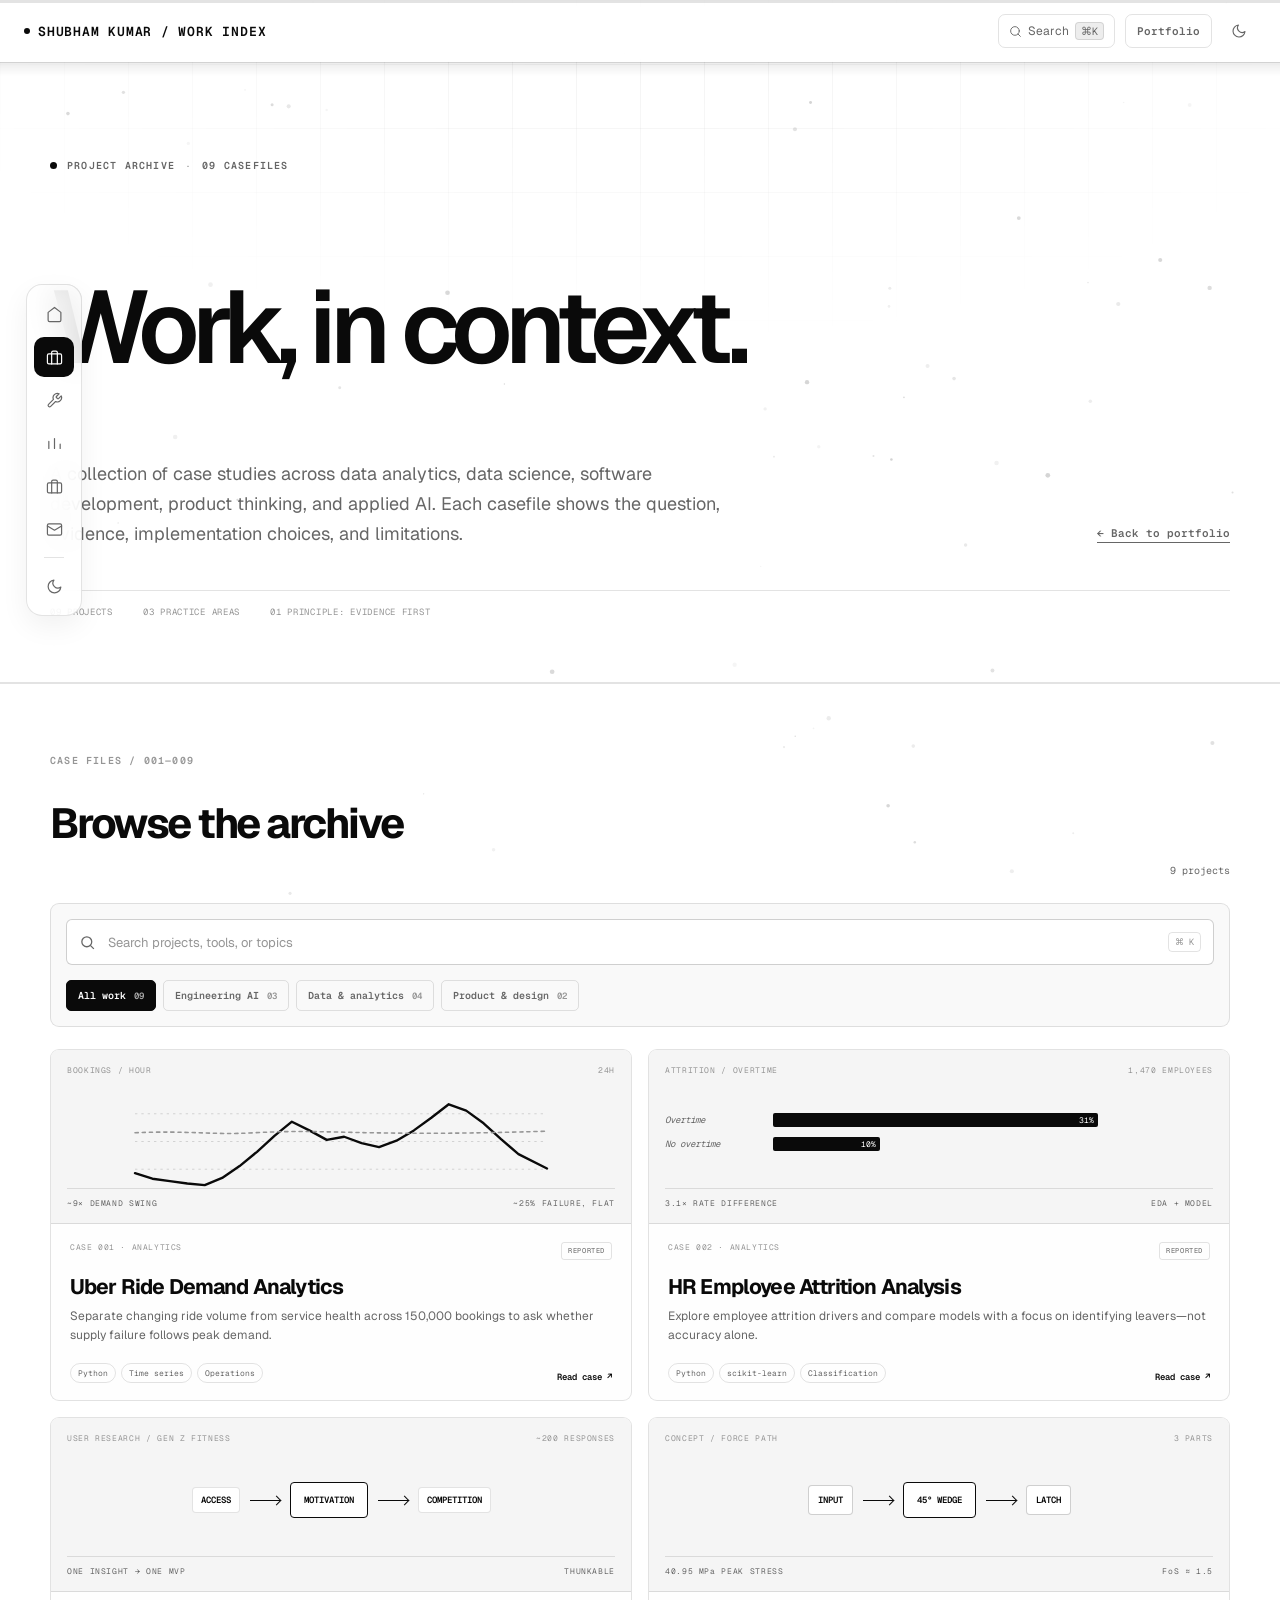
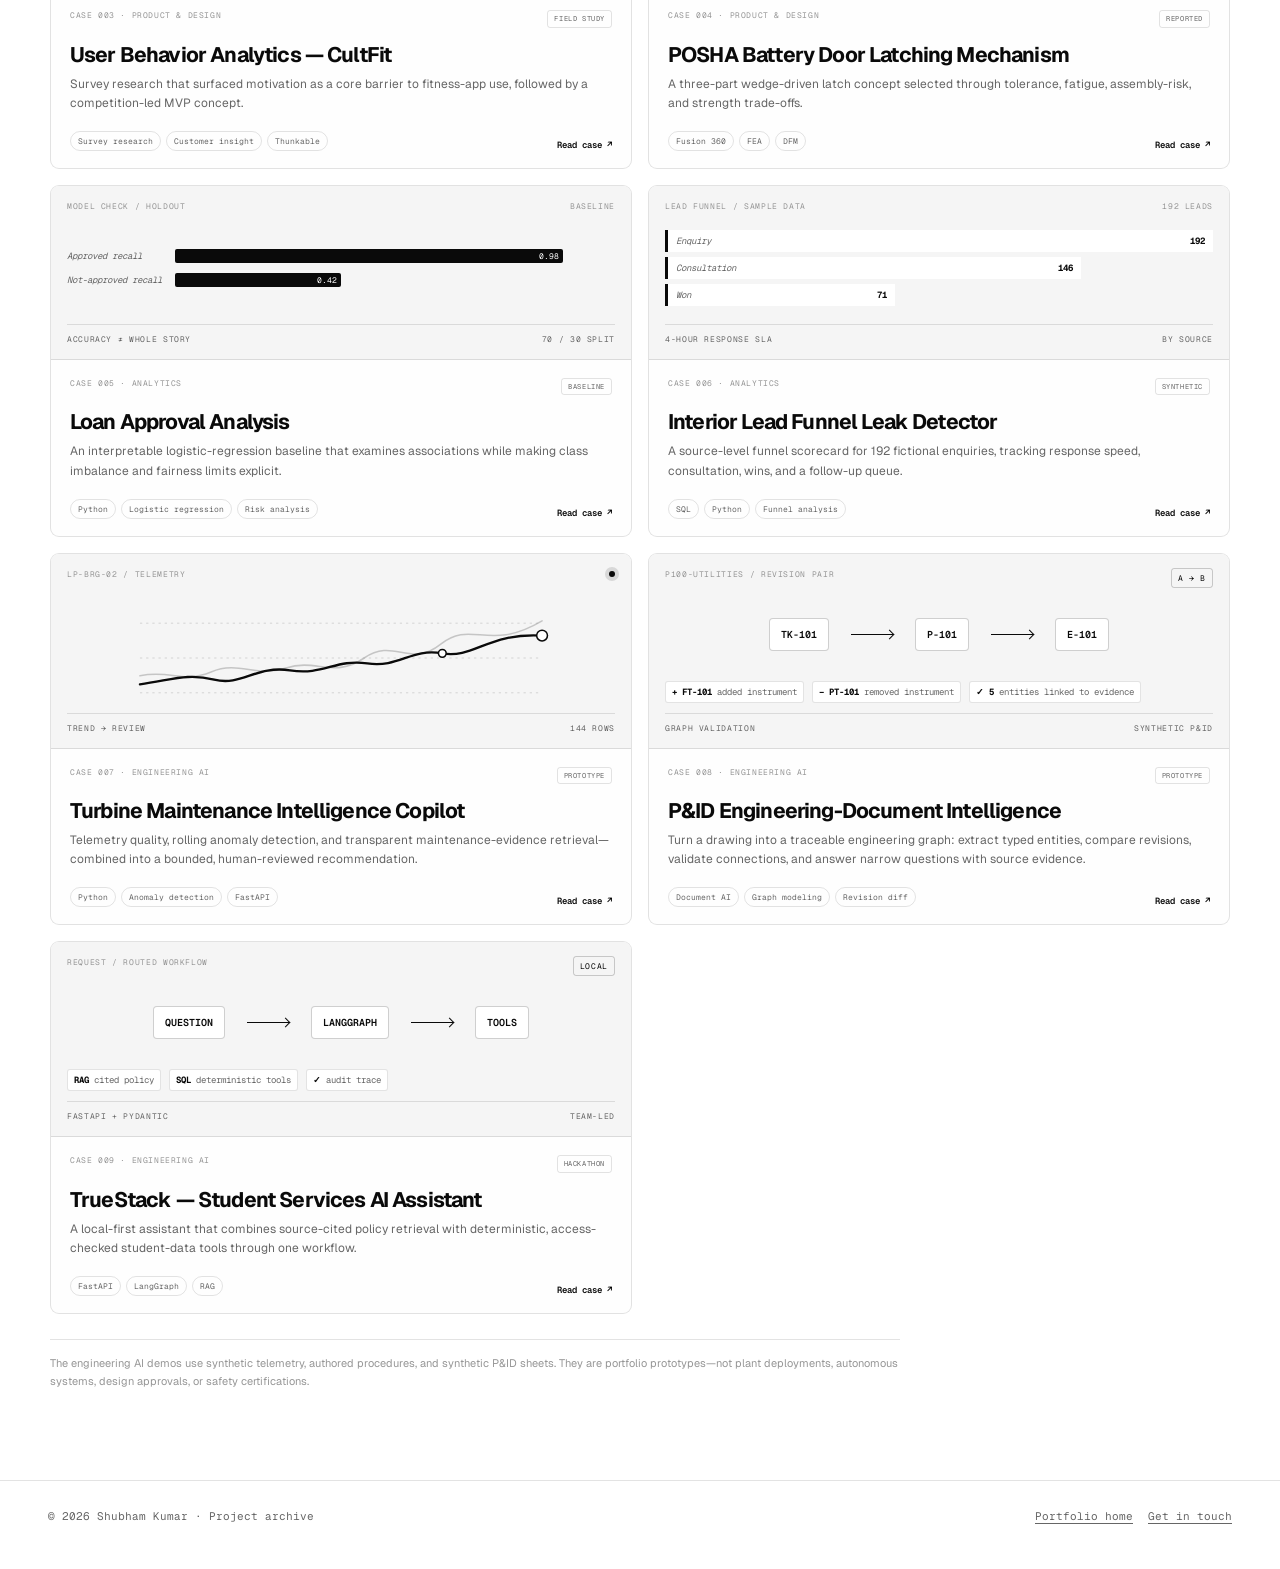
==== commit 951d9421: "Sort archive by consecutive case number and prevent label overflow" ====
--- a/projects/index.html
+++ b/projects/index.html
@@ -4,7 +4,7 @@
   <meta charset="UTF-8">
   <meta name="viewport" content="width=device-width, initial-scale=1.0">
   <title>All Projects &amp; Case Studies — Shubham Kumar</title>
-  <meta name="description" content="Explore nine case studies by Shubham Kumar across data analytics, business analysis, software development, product thinking, and applied AI.">
+  <meta name="description" content="Explore nine case studies by Shubham Kumar across data analytics, data science, software, product thinking, and applied AI.">
   <link rel="canonical" href="https://nothing0g.github.io/analyst/projects/">
   <meta property="og:type" content="website">
   <meta property="og:url" content="https://nothing0g.github.io/analyst/projects/">
@@ -55,7 +55,7 @@
         <div class="work-heading-row">
           <div>
             <h1>Work, in context.</h1>
-            <p class="work-lede">A complete collection of projects across engineering systems, data analysis, and product thinking. Each casefile shows the question, the evidence, and the limits of the work.</p>
+            <p class="work-lede">A collection of case studies across data analytics, data science, software development, product thinking, and applied AI. Each casefile shows the question, evidence, implementation choices, and limitations.</p>
           </div>
           <a class="work-back-link" href="../index.html" data-transition>← Back to portfolio</a>
         </div>
@@ -67,7 +67,7 @@
       <div class="work-archive-inner report-section-inner reveal">
         <div class="archive-heading">
           <div>
-            <p class="archive-eyebrow mono">CASE FILES / 001—010</p>
+            <p class="archive-eyebrow mono">CASE FILES / 001—009</p>
             <h2 id="archive-title">Browse the archive</h2>
           </div>
           <p id="resultCount" class="result-count mono" aria-live="polite">9 projects</p>
@@ -89,6 +89,119 @@
         </div>
 
         <div class="project-grid" id="projectGrid">
+          <a class="project-card spotlight-card reveal" data-transition data-cursor-text="Open casefile" href="uber-ride-demand/" data-category="analytics" data-search="uber ride demand analytics supply failure operations time series python sql 150000">
+            <div class="project-visual chart-visual" aria-hidden="true">
+              <div class="visual-top mono"><span>BOOKINGS / HOUR</span><span>24H</span></div>
+              <svg viewBox="0 0 520 130" role="presentation"><path class="visual-gridline" d="M0 30H520M0 65H520M0 100H520"/><path class="visual-line strong-line" d="M0 105 L22 112 L44 115 L66 118 L88 120 L110 111 L132 96 L154 78 L176 58 L198 40 L220 51 L242 63 L264 59 L286 67 L308 72 L330 64 L352 51 L374 35 L396 18 L418 26 L440 42 L462 62 L484 81 L520 99"/><path class="visual-line coral-line" d="M0 54 C70 51 95 57 150 54 S240 53 300 54 S420 55 520 52"/></svg>
+              <div class="visual-bottom mono"><span>~9× DEMAND SWING</span><span>~25% FAILURE, FLAT</span></div>
+            </div>
+            <div class="project-card-body">
+              <div class="project-meta mono"><span>CASE 001 · ANALYTICS</span><span class="project-status">REPORTED</span></div>
+              <h3>Uber Ride Demand Analytics</h3>
+              <p>Separate changing ride volume from service health across 150,000 bookings to ask whether supply failure follows peak demand.</p>
+              <div class="project-card-foot"><div class="project-tags"><span>Python</span><span>Time series</span><span>Operations</span></div><span class="project-open">Read case <b>↗</b></span></div>
+            </div>
+          </a>
+
+          <a class="project-card spotlight-card reveal" data-transition data-cursor-text="Open casefile" href="hr-employee-attrition/" data-category="analytics" data-search="employee attrition HR analysis classification machine learning overtime recall dashboard python scikit-learn">
+            <div class="project-visual attrition-visual" aria-hidden="true">
+              <div class="visual-top mono"><span>ATTRITION / OVERTIME</span><span>1,470 EMPLOYEES</span></div>
+              <div class="comparison-bars"><span><i>Overtime</i><b style="--bar:82%">31%</b></span><span><i>No overtime</i><b style="--bar:27%">10%</b></span></div>
+              <div class="visual-bottom mono"><span>3.1× RATE DIFFERENCE</span><span>EDA + MODEL</span></div>
+            </div>
+            <div class="project-card-body">
+              <div class="project-meta mono"><span>CASE 002 · ANALYTICS</span><span class="project-status">REPORTED</span></div>
+              <h3>HR Employee Attrition Analysis</h3>
+              <p>Explore employee attrition drivers and compare models with a focus on identifying leavers—not accuracy alone.</p>
+              <div class="project-card-foot"><div class="project-tags"><span>Python</span><span>scikit-learn</span><span>Classification</span></div><span class="project-open">Read case <b>↗</b></span></div>
+            </div>
+          </a>
+
+          <a class="project-card spotlight-card reveal" data-transition data-cursor-text="Open casefile" href="cultfit-user-behavior/" data-category="product-design" data-search="CultFit user behavior survey customer insight college students motivation Thunkable MVP fitness product">
+            <div class="project-visual cultfit-visual" aria-hidden="true">
+              <div class="visual-top mono"><span>USER RESEARCH / GEN Z FITNESS</span><span>~200 RESPONSES</span></div>
+              <div class="motivation-pulse"><span>ACCESS</span><i></i><b>MOTIVATION</b><i></i><span>COMPETITION</span></div>
+              <div class="visual-bottom mono"><span>ONE INSIGHT → ONE MVP</span><span>THUNKABLE</span></div>
+            </div>
+            <div class="project-card-body">
+              <div class="project-meta mono"><span>CASE 003 · PRODUCT &amp; DESIGN</span><span class="project-status">FIELD STUDY</span></div>
+              <h3>User Behavior Analytics — CultFit</h3>
+              <p>Survey research that surfaced motivation as a core barrier to fitness-app use, followed by a competition-led MVP concept.</p>
+              <div class="project-card-foot"><div class="project-tags"><span>Survey research</span><span>Customer insight</span><span>Thunkable</span></div><span class="project-open">Read case <b>↗</b></span></div>
+            </div>
+          </a>
+
+          <a class="project-card spotlight-card reveal" data-transition data-cursor-text="Open casefile" href="posha-battery-door/" data-category="product-design" data-search="POSHA battery door latch mechanism mechanical design fusion 360 FEA tolerance DFM">
+            <div class="project-visual mechanism-visual" aria-hidden="true">
+              <div class="visual-top mono"><span>CONCEPT / FORCE PATH</span><span>3 PARTS</span></div>
+              <div class="mechanism-diagram"><span class="mech-button">INPUT</span><i></i><b>45° WEDGE</b><i></i><span class="mech-latch">LATCH</span></div>
+              <div class="visual-bottom mono"><span>40.95 MPa PEAK STRESS</span><span>FoS ≈ 1.5</span></div>
+            </div>
+            <div class="project-card-body">
+              <div class="project-meta mono"><span>CASE 004 · PRODUCT &amp; DESIGN</span><span class="project-status">REPORTED</span></div>
+              <h3>POSHA Battery Door Latching Mechanism</h3>
+              <p>A three-part wedge-driven latch concept selected through tolerance, fatigue, assembly-risk, and strength trade-offs.</p>
+              <div class="project-card-foot"><div class="project-tags"><span>Fusion 360</span><span>FEA</span><span>DFM</span></div><span class="project-open">Read case <b>↗</b></span></div>
+            </div>
+          </a>
+
+          <a class="project-card spotlight-card reveal" data-transition data-cursor-text="Open casefile" href="loan-approval/" data-category="analytics" data-search="loan approval analysis logistic regression risk baseline public data python fairness">
+            <div class="project-visual loan-visual" aria-hidden="true">
+              <div class="visual-top mono"><span>MODEL CHECK / HOLDOUT</span><span>BASELINE</span></div>
+              <div class="recall-bars"><span><i>Approved recall</i><b style="--bar:98%">0.98</b></span><span><i>Not-approved recall</i><b style="--bar:42%">0.42</b></span></div>
+              <div class="visual-bottom mono"><span>ACCURACY ≠ WHOLE STORY</span><span>70 / 30 SPLIT</span></div>
+            </div>
+            <div class="project-card-body">
+              <div class="project-meta mono"><span>CASE 005 · ANALYTICS</span><span class="project-status">BASELINE</span></div>
+              <h3>Loan Approval Analysis</h3>
+              <p>An interpretable logistic-regression baseline that examines associations while making class imbalance and fairness limits explicit.</p>
+              <div class="project-card-foot"><div class="project-tags"><span>Python</span><span>Logistic regression</span><span>Risk analysis</span></div><span class="project-open">Read case <b>↗</b></span></div>
+            </div>
+          </a>
+
+          <a class="project-card spotlight-card reveal" data-transition data-cursor-text="Open casefile" href="interior-lead-funnel/" data-category="analytics" data-search="interior lead funnel leak detector business analysis conversion response SLA SQL python power bi synthetic">
+            <div class="project-visual funnel-visual" aria-hidden="true">
+              <div class="visual-top mono"><span>LEAD FUNNEL / SAMPLE DATA</span><span>192 LEADS</span></div>
+              <div class="funnel-bars"><span style="--bar:100%"><i>Enquiry</i><b>192</b></span><span style="--bar:76%"><i>Consultation</i><b>146</b></span><span style="--bar:37%"><i>Won</i><b>71</b></span></div>
+              <div class="visual-bottom mono"><span>4-HOUR RESPONSE SLA</span><span>BY SOURCE</span></div>
+            </div>
+            <div class="project-card-body">
+              <div class="project-meta mono"><span>CASE 006 · ANALYTICS</span><span class="project-status">SYNTHETIC</span></div>
+              <h3>Interior Lead Funnel Leak Detector</h3>
+              <p>A source-level funnel scorecard for 192 fictional enquiries, tracking response speed, consultation, wins, and a follow-up queue.</p>
+              <div class="project-card-foot"><div class="project-tags"><span>SQL</span><span>Python</span><span>Funnel analysis</span></div><span class="project-open">Read case <b>↗</b></span></div>
+            </div>
+          </a>
+
+          <a class="project-card spotlight-card reveal project-card-featured" data-transition data-cursor-text="Open casefile" href="turbine-maintenance-copilot/" data-category="engineering-ai" data-search="turbine maintenance copilot telemetry anomaly detection python fastapi evidence retrieval synthetic">
+            <div class="project-visual turbine-visual" aria-hidden="true">
+              <div class="visual-top mono"><span>LP-BRG-02 / TELEMETRY</span><span class="live-dot"></span></div>
+              <svg viewBox="0 0 520 150" role="presentation"><path class="visual-gridline" d="M0 30H520M0 75H520M0 120H520"/><path class="visual-line faint-line" d="M0 98 C40 90 55 108 92 93 S150 101 189 88 S251 102 290 75 S349 89 389 57 S451 68 520 27"/><path class="visual-line strong-line" d="M0 109 C40 104 60 94 96 103 S150 84 194 91 S252 76 294 82 S350 62 391 69 S450 42 520 46"/><circle class="visual-point" cx="391" cy="69" r="5"/><circle class="visual-alert" cx="520" cy="46" r="7"/></svg>
+              <div class="visual-bottom mono"><span>TREND → REVIEW</span><span>144 ROWS</span></div>
+            </div>
+            <div class="project-card-body">
+              <div class="project-meta mono"><span>CASE 007 · ENGINEERING AI</span><span class="project-status">PROTOTYPE</span></div>
+              <h3>Turbine Maintenance Intelligence Copilot</h3>
+              <p>Telemetry quality, rolling anomaly detection, and transparent maintenance-evidence retrieval—combined into a bounded, human-reviewed recommendation.</p>
+              <div class="project-card-foot"><div class="project-tags"><span>Python</span><span>Anomaly detection</span><span>FastAPI</span></div><span class="project-open">Read case <b>↗</b></span></div>
+            </div>
+          </a>
+
+          <a class="project-card spotlight-card reveal project-card-featured" data-transition data-cursor-text="Open casefile" href="pid-engineering-document-intelligence/" data-category="engineering-ai" data-search="pid engineering document intelligence drawing revision graph extraction validation python evidence">
+            <div class="project-visual pid-visual" aria-hidden="true">
+              <div class="visual-top mono"><span>P100-UTILITIES / REVISION PAIR</span><span class="revision-label">A → B</span></div>
+              <div class="pid-mini-flow"><span>TK-101</span><i></i><b>P-101</b><i></i><span>E-101</span></div>
+              <div class="pid-changes"><span><b>+ FT-101</b> added instrument</span><span><b>− PT-101</b> removed instrument</span><span><b>✓ 5</b> entities linked to evidence</span></div>
+              <div class="visual-bottom mono"><span>GRAPH VALIDATION</span><span>SYNTHETIC P&amp;ID</span></div>
+            </div>
+            <div class="project-card-body">
+              <div class="project-meta mono"><span>CASE 008 · ENGINEERING AI</span><span class="project-status">PROTOTYPE</span></div>
+              <h3>P&amp;ID Engineering-Document Intelligence</h3>
+              <p>Turn a drawing into a traceable engineering graph: extract typed entities, compare revisions, validate connections, and answer narrow questions with source evidence.</p>
+              <div class="project-card-foot"><div class="project-tags"><span>Document AI</span><span>Graph modeling</span><span>Revision diff</span></div><span class="project-open">Read case <b>↗</b></span></div>
+            </div>
+          </a>
+
           <a class="project-card spotlight-card reveal project-card-featured" data-transition data-cursor-text="Open casefile" href="truestack-ai-assistant/" data-category="engineering-ai" data-search="truestack HCLTech AI hackathon student services assistant team lead backend integration FastAPI LangGraph RAG SQLite citations privacy software">
             <div class="project-visual pid-visual" aria-hidden="true">
               <div class="visual-top mono"><span>REQUEST / ROUTED WORKFLOW</span><span class="revision-label">LOCAL</span></div>
@@ -97,123 +210,10 @@
               <div class="visual-bottom mono"><span>FASTAPI + PYDANTIC</span><span>TEAM-LED</span></div>
             </div>
             <div class="project-card-body">
-              <div class="project-meta mono"><span>CASE 010 · ENGINEERING AI</span><span class="project-status">HACKATHON</span></div>
+              <div class="project-meta mono"><span>CASE 009 · ENGINEERING AI</span><span class="project-status">HACKATHON</span></div>
               <h3>TrueStack — Student Services AI Assistant</h3>
               <p>A local-first assistant that combines source-cited policy retrieval with deterministic, access-checked student-data tools through one workflow.</p>
               <div class="project-card-foot"><div class="project-tags"><span>FastAPI</span><span>LangGraph</span><span>RAG</span></div><span class="project-open">Read case <b>↗</b></span></div>
-            </div>
-          </a>
-
-          <a class="project-card spotlight-card reveal project-card-featured" data-transition data-cursor-text="Open casefile" href="turbine-maintenance-copilot/" data-category="engineering-ai" data-search="turbine maintenance copilot telemetry anomaly detection python fastapi evidence retrieval synthetic">
-            <div class="project-visual turbine-visual" aria-hidden="true">
-              <div class="visual-top mono"><span>LP-BRG-02 / TELEMETRY</span><span class="live-dot"></span></div>
-              <svg viewBox="0 0 520 150" role="presentation"><path class="visual-gridline" d="M0 30H520M0 75H520M0 120H520"/><path class="visual-line faint-line" d="M0 98 C40 90 55 108 92 93 S150 101 189 88 S251 102 290 75 S349 89 389 57 S451 68 520 27"/><path class="visual-line strong-line" d="M0 109 C40 104 60 94 96 103 S150 84 194 91 S252 76 294 82 S350 62 391 69 S450 42 520 46"/><circle class="visual-point" cx="391" cy="69" r="5"/><circle class="visual-alert" cx="520" cy="46" r="7"/></svg>
-              <div class="visual-bottom mono"><span>TREND → REVIEW</span><span>144 ROWS</span></div>
-            </div>
-            <div class="project-card-body">
-              <div class="project-meta mono"><span>CASE 008 · ENGINEERING AI</span><span class="project-status">PROTOTYPE</span></div>
-              <h3>Turbine Maintenance Intelligence Copilot</h3>
-              <p>Telemetry quality, rolling anomaly detection, and transparent maintenance-evidence retrieval—combined into a bounded, human-reviewed recommendation.</p>
-              <div class="project-card-foot"><div class="project-tags"><span>Python</span><span>Anomaly detection</span><span>FastAPI</span></div><span class="project-open">Read case <b>↗</b></span></div>
-            </div>
-          </a>
-
-          <a class="project-card spotlight-card reveal project-card-featured" data-transition data-cursor-text="Open casefile" href="pid-engineering-document-intelligence/" data-category="engineering-ai" data-search="pid engineering document intelligence drawing revision graph extraction validation python evidence">
-            <div class="project-visual pid-visual" aria-hidden="true">
-              <div class="visual-top mono"><span>P100-UTILITIES / REVISION PAIR</span><span class="revision-label">A → B</span></div>
-              <div class="pid-mini-flow"><span>TK-101</span><i></i><b>P-101</b><i></i><span>E-101</span></div>
-              <div class="pid-changes"><span><b>+ FT-101</b> added instrument</span><span><b>− PT-101</b> removed instrument</span><span><b>✓ 5</b> entities linked to evidence</span></div>
-              <div class="visual-bottom mono"><span>GRAPH VALIDATION</span><span>SYNTHETIC P&amp;ID</span></div>
-            </div>
-            <div class="project-card-body">
-              <div class="project-meta mono"><span>CASE 009 · ENGINEERING AI</span><span class="project-status">PROTOTYPE</span></div>
-              <h3>P&amp;ID Engineering-Document Intelligence</h3>
-              <p>Turn a drawing into a traceable engineering graph: extract typed entities, compare revisions, validate connections, and answer narrow questions with source evidence.</p>
-              <div class="project-card-foot"><div class="project-tags"><span>Document AI</span><span>Graph modeling</span><span>Revision diff</span></div><span class="project-open">Read case <b>↗</b></span></div>
-            </div>
-          </a>
-
-          <a class="project-card spotlight-card reveal" data-transition data-cursor-text="Open casefile" href="uber-ride-demand/" data-category="analytics" data-search="uber ride demand analytics supply failure operations time series python sql 150000">
-            <div class="project-visual chart-visual" aria-hidden="true">
-              <div class="visual-top mono"><span>BOOKINGS / HOUR</span><span>24H</span></div>
-              <svg viewBox="0 0 520 130" role="presentation"><path class="visual-gridline" d="M0 30H520M0 65H520M0 100H520"/><path class="visual-line strong-line" d="M0 105 L22 112 L44 115 L66 118 L88 120 L110 111 L132 96 L154 78 L176 58 L198 40 L220 51 L242 63 L264 59 L286 67 L308 72 L330 64 L352 51 L374 35 L396 18 L418 26 L440 42 L462 62 L484 81 L520 99"/><path class="visual-line coral-line" d="M0 54 C70 51 95 57 150 54 S240 53 300 54 S420 55 520 52"/></svg>
-              <div class="visual-bottom mono"><span>~9× DEMAND SWING</span><span>~25% FAILURE, FLAT</span></div>
-            </div>
-            <div class="project-card-body">
-              <div class="project-meta mono"><span>CASE 001 · ANALYTICS</span><span class="project-status">REPORTED</span></div>
-              <h3>Uber Ride Demand Analytics</h3>
-              <p>Separate changing ride volume from service health across 150,000 bookings to ask whether supply failure follows peak demand.</p>
-              <div class="project-card-foot"><div class="project-tags"><span>Python</span><span>Time series</span><span>Operations</span></div><span class="project-open">Read case <b>↗</b></span></div>
-            </div>
-          </a>
-
-          <a class="project-card spotlight-card reveal" data-transition data-cursor-text="Open casefile" href="interior-lead-funnel/" data-category="analytics" data-search="interior lead funnel leak detector business analysis conversion response SLA SQL python power bi synthetic">
-            <div class="project-visual funnel-visual" aria-hidden="true">
-              <div class="visual-top mono"><span>LEAD FUNNEL / SAMPLE DATA</span><span>192 LEADS</span></div>
-              <div class="funnel-bars"><span style="--bar:100%"><i>Enquiry</i><b>192</b></span><span style="--bar:76%"><i>Consultation</i><b>146</b></span><span style="--bar:37%"><i>Won</i><b>71</b></span></div>
-              <div class="visual-bottom mono"><span>4-HOUR RESPONSE SLA</span><span>BY SOURCE</span></div>
-            </div>
-            <div class="project-card-body">
-              <div class="project-meta mono"><span>CASE 007 · ANALYTICS</span><span class="project-status">SYNTHETIC</span></div>
-              <h3>Interior Lead Funnel Leak Detector</h3>
-              <p>A source-level funnel scorecard for 192 fictional enquiries, tracking response speed, consultation, wins, and a follow-up queue.</p>
-              <div class="project-card-foot"><div class="project-tags"><span>SQL</span><span>Python</span><span>Funnel analysis</span></div><span class="project-open">Read case <b>↗</b></span></div>
-            </div>
-          </a>
-
-          <a class="project-card spotlight-card reveal" data-transition data-cursor-text="Open casefile" href="hr-employee-attrition/" data-category="analytics" data-search="employee attrition HR analysis classification machine learning overtime recall dashboard python scikit-learn">
-            <div class="project-visual attrition-visual" aria-hidden="true">
-              <div class="visual-top mono"><span>ATTRITION / OVERTIME</span><span>1,470 EMPLOYEES</span></div>
-              <div class="comparison-bars"><span><i>Overtime</i><b style="--bar:82%">31%</b></span><span><i>No overtime</i><b style="--bar:27%">10%</b></span></div>
-              <div class="visual-bottom mono"><span>3.1× RATE DIFFERENCE</span><span>EDA + MODEL</span></div>
-            </div>
-            <div class="project-card-body">
-              <div class="project-meta mono"><span>CASE 002 · ANALYTICS</span><span class="project-status">REPORTED</span></div>
-              <h3>HR Employee Attrition Analysis</h3>
-              <p>Explore employee attrition drivers and compare models with a focus on identifying leavers—not accuracy alone.</p>
-              <div class="project-card-foot"><div class="project-tags"><span>Python</span><span>scikit-learn</span><span>Classification</span></div><span class="project-open">Read case <b>↗</b></span></div>
-            </div>
-          </a>
-
-          <a class="project-card spotlight-card reveal" data-transition data-cursor-text="Open casefile" href="loan-approval/" data-category="analytics" data-search="loan approval analysis logistic regression risk baseline public data python fairness">
-            <div class="project-visual loan-visual" aria-hidden="true">
-              <div class="visual-top mono"><span>MODEL CHECK / HOLDOUT</span><span>BASELINE</span></div>
-              <div class="recall-bars"><span><i>Approved recall</i><b style="--bar:98%">0.98</b></span><span><i>Not-approved recall</i><b style="--bar:42%">0.42</b></span></div>
-              <div class="visual-bottom mono"><span>ACCURACY ≠ WHOLE STORY</span><span>70 / 30 SPLIT</span></div>
-            </div>
-            <div class="project-card-body">
-              <div class="project-meta mono"><span>CASE 006 · ANALYTICS</span><span class="project-status">BASELINE</span></div>
-              <h3>Loan Approval Analysis</h3>
-              <p>An interpretable logistic-regression baseline that examines associations while making class imbalance and fairness limits explicit.</p>
-              <div class="project-card-foot"><div class="project-tags"><span>Python</span><span>Logistic regression</span><span>Risk analysis</span></div><span class="project-open">Read case <b>↗</b></span></div>
-            </div>
-          </a>
-
-          <a class="project-card spotlight-card reveal" data-transition data-cursor-text="Open casefile" href="posha-battery-door/" data-category="product-design" data-search="POSHA battery door latch mechanism mechanical design fusion 360 FEA tolerance DFM">
-            <div class="project-visual mechanism-visual" aria-hidden="true">
-              <div class="visual-top mono"><span>CONCEPT / FORCE PATH</span><span>3 PARTS</span></div>
-              <div class="mechanism-diagram"><span class="mech-button">INPUT</span><i></i><b>45° WEDGE</b><i></i><span class="mech-latch">LATCH</span></div>
-              <div class="visual-bottom mono"><span>40.95 MPa PEAK STRESS</span><span>FoS ≈ 1.5</span></div>
-            </div>
-            <div class="project-card-body">
-              <div class="project-meta mono"><span>CASE 004 · PRODUCT &amp; DESIGN</span><span class="project-status">REPORTED</span></div>
-              <h3>POSHA Battery Door Latching Mechanism</h3>
-              <p>A three-part wedge-driven latch concept selected through tolerance, fatigue, assembly-risk, and strength trade-offs.</p>
-              <div class="project-card-foot"><div class="project-tags"><span>Fusion 360</span><span>FEA</span><span>DFM</span></div><span class="project-open">Read case <b>↗</b></span></div>
-            </div>
-          </a>
-
-          <a class="project-card spotlight-card reveal" data-transition data-cursor-text="Open casefile" href="cultfit-user-behavior/" data-category="product-design" data-search="CultFit user behavior survey customer insight college students motivation Thunkable MVP fitness product">
-            <div class="project-visual cultfit-visual" aria-hidden="true">
-              <div class="visual-top mono"><span>USER RESEARCH / GEN Z FITNESS</span><span>~200 RESPONSES</span></div>
-              <div class="motivation-pulse"><span>ACCESS</span><i></i><b>MOTIVATION</b><i></i><span>COMPETITION</span></div>
-              <div class="visual-bottom mono"><span>ONE INSIGHT → ONE MVP</span><span>THUNKABLE</span></div>
-            </div>
-            <div class="project-card-body">
-              <div class="project-meta mono"><span>CASE 003 · PRODUCT &amp; DESIGN</span><span class="project-status">FIELD STUDY</span></div>
-              <h3>User Behavior Analytics — CultFit</h3>
-              <p>Survey research that surfaced motivation as a core barrier to fitness-app use, followed by a competition-led MVP concept.</p>
-              <div class="project-card-foot"><div class="project-tags"><span>Survey research</span><span>Customer insight</span><span>Thunkable</span></div><span class="project-open">Read case <b>↗</b></span></div>
             </div>
           </a>
         </div>
--- a/projects/shared/report.css
+++ b/projects/shared/report.css
@@ -210,3 +210,11 @@
 @media(prefers-reduced-motion:reduce){#dashboard.data-refresh .chart-card,#dashboard.data-refresh .metric-card,#dashboard.data-refresh .evidence-card{animation:none}}
 
 .privacy-page{min-height:100vh;padding:clamp(120px,18vh,210px) 0 120px}.privacy-inner{max-width:1180px}.privacy-copy{max-width:980px}.privacy-copy h1{max-width:780px;font-size:clamp(42px,7vw,92px);line-height:.94;letter-spacing:-.075em;margin:28px 0 24px}.privacy-copy .lede{max-width:690px;color:var(--report-muted);font-size:clamp(16px,2vw,22px);line-height:1.55}.privacy-grid{display:grid;grid-template-columns:repeat(3,minmax(0,1fr));gap:1px;margin:64px 0;border-top:1px solid var(--report-line-strong);border-bottom:1px solid var(--report-line-strong);background:var(--report-line)}.privacy-grid article{padding:28px 22px;min-height:220px;background:var(--report-bg)}.privacy-grid article>span{color:var(--report-faint);font-size:10px}.privacy-grid h2{font-size:20px;letter-spacing:-.04em;margin:32px 0 12px}.privacy-grid p{color:var(--report-muted);font-size:13px;line-height:1.65;margin:0}.privacy-grid a{color:var(--report-ink);text-decoration:underline;text-underline-offset:3px}.footer-bottom a{color:inherit;text-decoration:underline;text-underline-offset:3px}@media(max-width:760px){.privacy-grid{grid-template-columns:1fr;margin:44px 0}.privacy-grid article{min-height:auto}.privacy-copy h1{font-size:clamp(42px,13vw,68px)}}
+
+
+/* The shared runtime marks reduced-motion and constrained devices as performance-lite. */
+html.performance-lite .report-section-inner.reveal{opacity:1;transform:none;transition:none}
+html.performance-lite .spotlight-card::before{display:none}
+html.performance-lite .metric-card,html.performance-lite .chart-card,html.performance-lite .evidence-card,
+html.performance-lite .insight-card,html.performance-lite .method-card,html.performance-lite .segment-btn{transition:none}
+html.performance-lite .metric-card:hover,html.performance-lite .evidence-card:hover{transform:none}
--- a/projects/projects.css
+++ b/projects/projects.css
@@ -72,12 +72,15 @@
 .mech-button,.mech-latch{padding:8px 9px;border:1px solid var(--report-line-strong);border-radius:4px;background:var(--report-bg)}
 .mechanism-diagram b,.motivation-pulse b{padding:11px 13px;border:1px solid var(--report-ink);border-radius:4px;background:var(--report-bg);font-weight:600}
 .motivation-pulse>span{padding:6px 8px;border:1px solid var(--report-line);border-radius:4px;background:var(--report-bg)}
-.project-card-body{display:flex;flex:1;flex-direction:column;padding:18px 19px 17px}
-.project-meta{display:flex;justify-content:space-between;align-items:center;gap:12px;color:var(--report-faint);font-size:8px;letter-spacing:.075em}
-.project-status{flex:none;padding:3px 6px;border:1px solid var(--report-line);border-radius:3px;color:var(--report-muted);font-size:7px}
-.project-card h3{margin:15px 0 8px;font-size:clamp(17px,2vw,21px);line-height:1.14;letter-spacing:-.04em}
-.project-card p{max-width:600px;margin:0;color:var(--report-muted);font-size:12px;line-height:1.6}
-.project-card-foot{display:flex;justify-content:space-between;align-items:end;gap:12px;margin-top:auto;padding-top:18px}
+.project-card-body{display:flex;flex:1;flex-direction:column;min-width:0;padding:18px 19px 17px}
+.project-meta{display:flex;flex-wrap:wrap;align-items:flex-start;gap:7px 10px;min-width:0;color:var(--report-faint);font-size:8px;letter-spacing:.075em;line-height:1.45}
+.project-meta>span:first-child{flex:1 1 135px;min-width:0;overflow-wrap:anywhere}
+.project-status{flex:0 1 auto;max-width:100%;min-width:0;padding:3px 6px;border:1px solid var(--report-line);border-radius:3px;color:var(--report-muted);font-size:7px;white-space:normal;overflow-wrap:anywhere;line-height:1.35}
+.project-card h3{margin:15px 0 8px;font-size:clamp(17px,2vw,21px);line-height:1.14;letter-spacing:-.04em;overflow-wrap:anywhere;hyphens:auto}
+.project-card p{max-width:600px;margin:0;color:var(--report-muted);font-size:12px;line-height:1.6;overflow-wrap:anywhere}
+.project-card-foot{display:flex;justify-content:space-between;align-items:end;gap:12px;min-width:0;margin-top:auto;padding-top:18px}
+.project-tags{min-width:0}
+.project-open{max-width:100%;overflow-wrap:anywhere}
 .project-tags{display:flex;flex-wrap:wrap;gap:5px}
 .project-tags span{padding:4px 7px;border:1px solid var(--report-line);border-radius:20px;color:var(--report-muted);font:8px var(--report-font-mono)}
 .project-open{flex:none;color:var(--report-ink);font:600 9px var(--report-font-mono)}
@@ -98,3 +101,10 @@
 .projects-index-page .project-card:nth-child(1){transition-delay:0ms}.projects-index-page .project-card:nth-child(2){transition-delay:60ms}.projects-index-page .project-card:nth-child(3){transition-delay:120ms}.projects-index-page .project-card:nth-child(4){transition-delay:180ms}
 .projects-index-page .project-card:nth-child(n+5){transition-delay:0ms}
 @media(prefers-reduced-motion:reduce){.projects-index-page .project-card.reveal{opacity:1;transform:none}}
+
+
+/* Lightweight mode: keep all project information visible without scroll-reveal motion. */
+html.performance-lite .projects-index-page .project-card.reveal{opacity:1;transform:none;transition:none}
+html.performance-lite .project-card,html.performance-lite .project-card *{transition-duration:.01ms!important}
+html.performance-lite .project-card:hover{transform:none;box-shadow:none}
+html.performance-lite .spotlight-card::before{display:none}
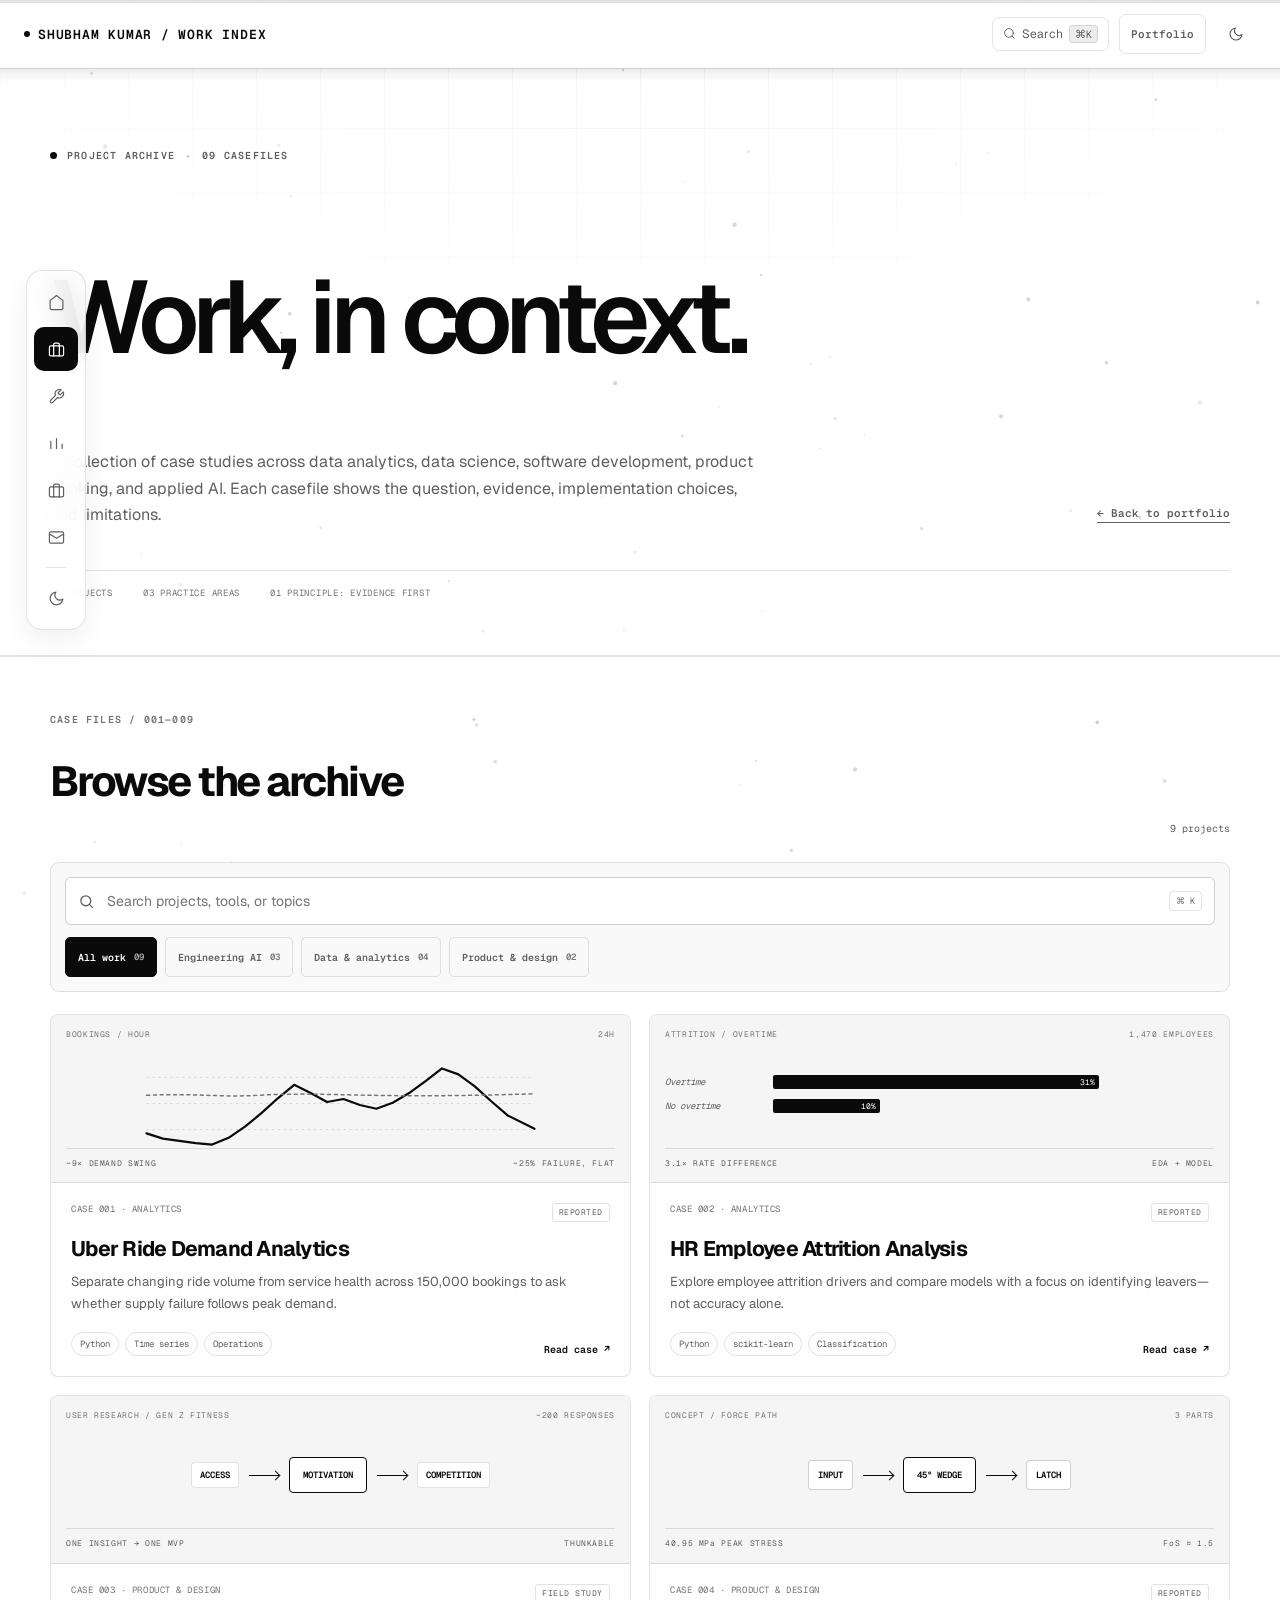
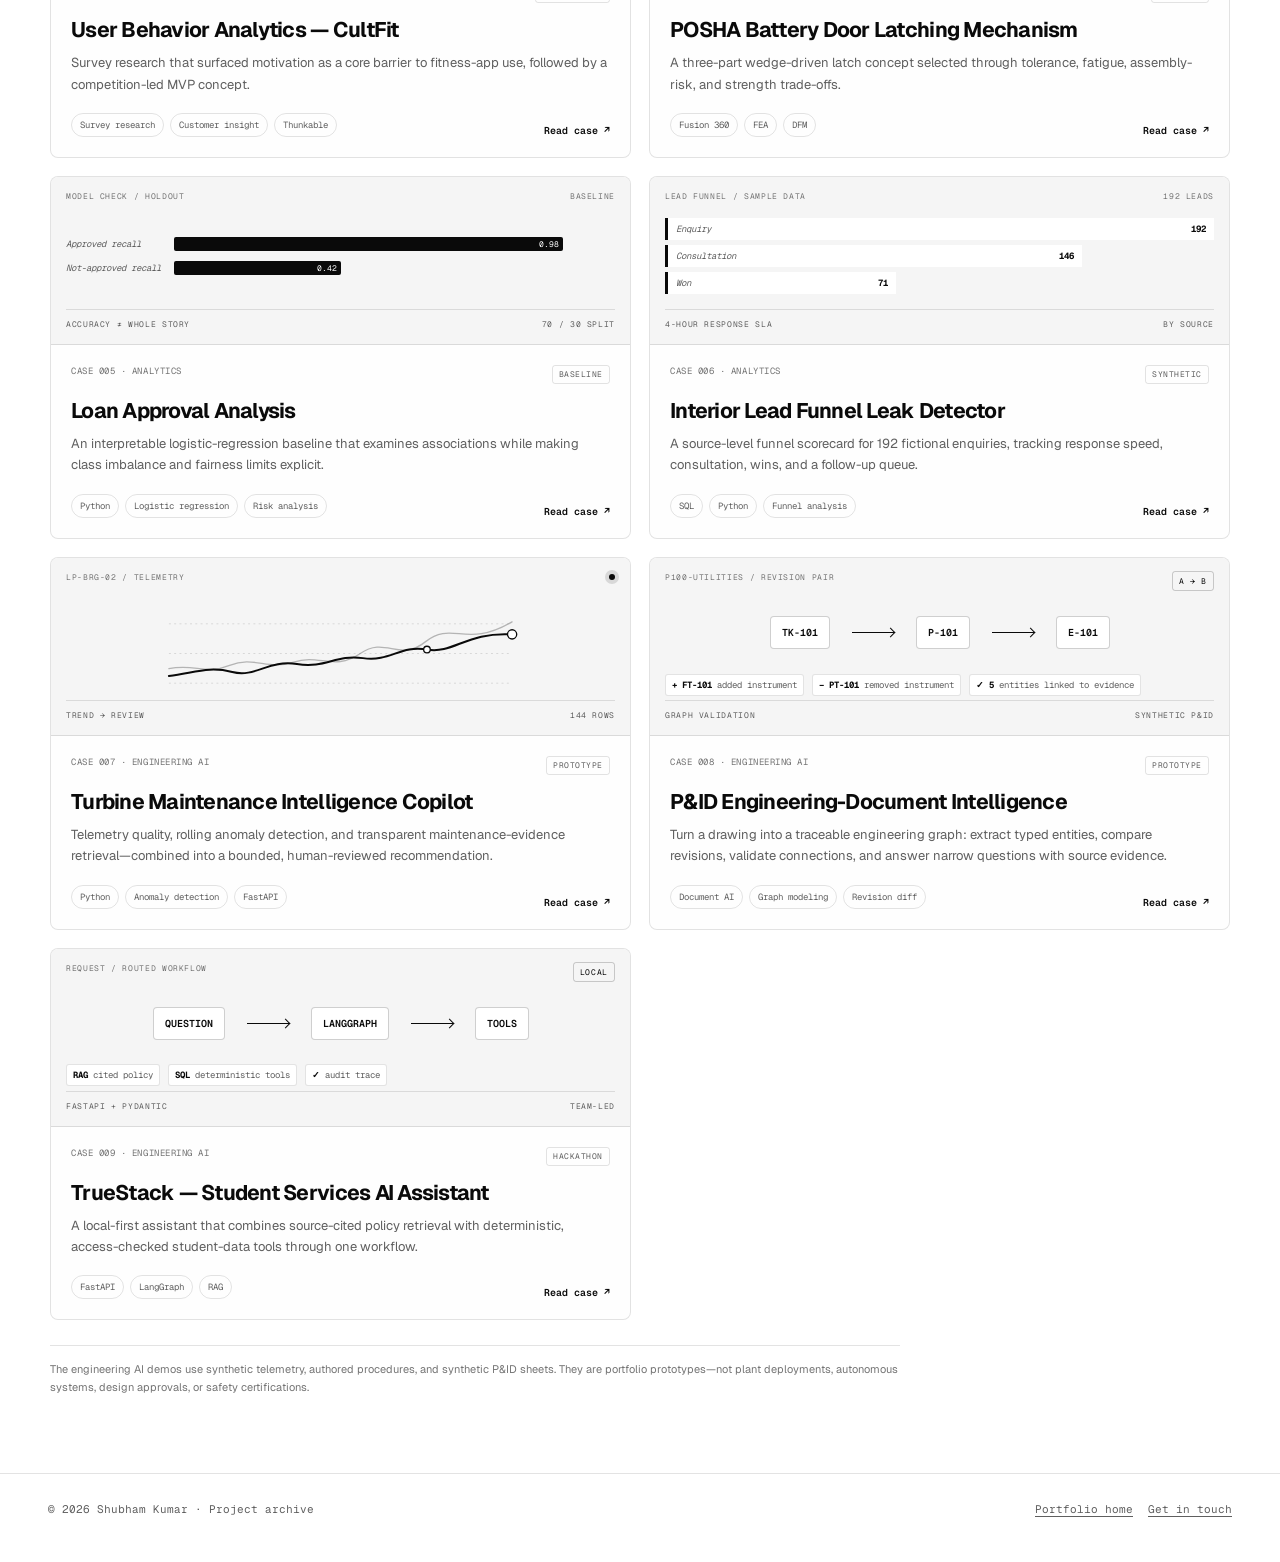
==== commit d71dbfda: "Refresh cache for visual polish stylesheet and runtime" ====
--- a/projects/index.html
+++ b/projects/index.html
@@ -15,8 +15,8 @@
   <link rel="preconnect" href="https://fonts.googleapis.com">
   <link rel="preconnect" href="https://fonts.gstatic.com" crossorigin>
   <link href="https://fonts.googleapis.com/css2?family=Geist:wght@400;500;600;700&family=Geist+Mono:wght@400;500;600&display=swap" rel="stylesheet">
-  <link rel="stylesheet" href="shared/report.css">
-  <link rel="stylesheet" href="projects.css">
+  <link rel="stylesheet" href="shared/report.css?v=visual-polish-20261027">
+  <link rel="stylesheet" href="projects.css?v=visual-polish-20261027">
   <script type="application/ld+json">
   {"@context":"https://schema.org","@type":"CollectionPage","name":"Shubham Kumar — Project Case Studies","url":"https://nothing0g.github.io/analyst/projects/","about":{"@type":"Person","name":"Shubham Kumar"},"numberOfItems":9}
   </script>
@@ -230,7 +230,7 @@
   <button class="back-to-top" id="backToTop" aria-label="Back to top" data-cursor-text="Back to top"><svg viewBox="0 0 24 24" fill="none" stroke="currentColor" stroke-width="2" stroke-linecap="round" stroke-linejoin="round"><path d="M18 15l-6-6-6 6"/></svg></button>
   <div class="toast-wrap" id="toastWrap"></div>
 
-  <script src="shared/report-shell.js?v=history-v1"></script>
+  <script src="shared/report-shell.js?v=visual-polish-20261027"></script>
   <script src="projects.js"></script>
 </body>
 </html>
--- a/projects/shared/report.css
+++ b/projects/shared/report.css
@@ -218,3 +218,57 @@
 html.performance-lite .metric-card,html.performance-lite .chart-card,html.performance-lite .evidence-card,
 html.performance-lite .insight-card,html.performance-lite .method-card,html.performance-lite .segment-btn{transition:none}
 html.performance-lite .metric-card:hover,html.performance-lite .evidence-card:hover{transform:none}
+
+
+/* VISUAL POLISH PASS — readable labels, restrained cards, consistent report rhythm. */
+:root{--report-muted:#5f5f5f;--report-faint:#747474}
+html[data-theme="dark"]{--report-muted:#b0b0b0;--report-faint:#898989}
+body{line-height:1.58}
+.report-section{padding:clamp(56px,6.5vw,80px) clamp(22px,4vw,48px)}
+.report-hero{padding-top:clamp(50px,6vw,72px);padding-bottom:clamp(48px,5vw,64px)}
+.report-hero h1{line-height:1.02;letter-spacing:-.055em}
+.report-hero .lede{max-width:66ch;line-height:1.62}
+.section-heading{gap:clamp(20px,3vw,34px);margin-bottom:24px}
+.section-heading h2{line-height:1.08;letter-spacing:-.045em}
+.section-heading p{max-width:56ch;font-size:15px;line-height:1.62}
+.metric-card{padding:18px;border-radius:8px;box-shadow:none}
+.metric-card:hover{transform:translateY(-1px);box-shadow:none}
+.metric-context{font-size:13px;line-height:1.55}
+.chart-card{border-radius:8px}
+.insight-grid{gap:14px}
+.insight-card{padding:20px;border-radius:8px}
+.insight-card h3{line-height:1.25;letter-spacing:-.02em}
+.insight-card p,.method-card p{font-size:13.5px;line-height:1.65}
+.method-card{padding:18px 4px}
+.report-top-link,.report-icon-btn{min-height:40px}
+.report-icon-btn{width:40px}
+.dock-item{width:44px;height:44px}
+.report-btn{min-height:44px}
+.spotlight-card::before{display:none!important}
+.report-section-inner.reveal{opacity:1;transform:none;transition:opacity .35s var(--report-ease),transform .35s var(--report-ease)}
+.motion-ready .report-section-inner.reveal:not(.is-visible){opacity:0;transform:translateY(14px)}
+html.performance-lite .report-section-inner.reveal{opacity:1!important;transform:none!important;transition:none!important}
+html.performance-lite .metric-card,html.performance-lite .insight-card,html.performance-lite .method-card,html.performance-lite .chart-card{transition:none!important;transform:none!important;box-shadow:none!important}
+@media(max-width:900px){.report-section{padding:58px 22px}.report-top-link,.report-icon-btn{min-height:44px}.report-icon-btn{width:44px}.dock-item{width:44px;height:44px}}
+@media(max-width:600px){
+  .report-section{padding:48px 16px}
+  .report-hero{padding-top:40px;padding-bottom:44px}
+  .report-hero h1{line-height:1.02}
+  .section-heading h2{font-size:clamp(25px,8vw,36px);line-height:1.08}
+  .section-heading p{font-size:14px;line-height:1.62}
+  .metric-card{padding:16px}
+  .insight-card{padding:17px}
+  .method-card{padding:14px 0}
+  .report-top-link,.report-icon-btn{min-height:42px}
+  .dock-item{width:42px;height:42px}
+}
+@media(pointer:coarse){
+  .spotlight-card::before{display:none!important}
+  .report-btn:hover,.metric-card:hover,.evidence-card:hover{transform:none!important;box-shadow:none!important}
+}
+@media(prefers-reduced-motion:reduce){
+  html{scroll-behavior:auto;scroll-snap-type:none}
+  *,*::before,*::after{animation-duration:.01ms!important;animation-iteration-count:1!important;transition-duration:.01ms!important;scroll-behavior:auto!important}
+  .report-section-inner.reveal{opacity:1!important;transform:none!important}
+  .report-btn:hover,.metric-card:hover,.evidence-card:hover{transform:none!important;box-shadow:none!important}
+}
--- a/projects/projects.css
+++ b/projects/projects.css
@@ -108,3 +108,46 @@
 html.performance-lite .project-card,html.performance-lite .project-card *{transition-duration:.01ms!important}
 html.performance-lite .project-card:hover{transform:none;box-shadow:none}
 html.performance-lite .spotlight-card::before{display:none}
+
+
+/* VISUAL POLISH PASS — cleaner card hierarchy and less decorative movement. */
+.projects-index-page .project-grid{gap:18px}
+.projects-index-page .project-card{border-radius:8px;box-shadow:none}
+.projects-index-page .project-card:hover{transform:translateY(-2px);box-shadow:none;border-color:var(--report-line-strong)}
+.projects-index-page .project-visual{min-height:168px;padding:13px 15px}
+.projects-index-page .project-card-featured .project-visual{min-height:178px}
+.projects-index-page .project-card-body{padding:20px}
+.projects-index-page .project-meta{font-size:9px;letter-spacing:.06em}
+.projects-index-page .project-status{font-size:8px;line-height:1.4}
+.projects-index-page .project-card h3{font-size:clamp(18px,1.65vw,22px);line-height:1.22;letter-spacing:-.035em;margin:14px 0 9px}
+.projects-index-page .project-card p{font-size:13px;line-height:1.65}
+.projects-index-page .project-tags{gap:6px}
+.projects-index-page .project-tags span{font-size:9px;padding:5px 8px}
+.projects-index-page .project-open{font-size:10px}
+.projects-index-page .filter-pills{gap:8px}
+.projects-index-page .filter-pill{min-height:40px;padding:9px 12px}
+.projects-index-page .work-hero{padding-top:80px;padding-bottom:54px}
+.projects-index-page .work-archive{padding-top:56px;padding-bottom:76px}
+.projects-index-page .work-lede{max-width:64ch;font-size:16px;line-height:1.65}
+.projects-index-page .archive-controls{gap:12px;padding:14px}
+.projects-index-page .search-wrap{min-height:48px}
+.projects-index-page .search-wrap input{font-size:14px}
+.projects-index-page .project-card.reveal{opacity:1;transform:none;transition:transform .2s ease,border-color .2s ease}
+.projects-index-page.motion-ready .project-card.reveal:not(.is-visible){opacity:0;transform:translateY(12px)}
+.projects-index-page.motion-ready .project-card.reveal.is-visible{opacity:1;transform:none}
+html.performance-lite .projects-index-page .project-card.reveal{opacity:1;transform:none;transition:none}
+html.performance-lite .projects-index-page .project-card:hover{transform:none;box-shadow:none}
+@media(max-width:760px){
+  .projects-index-page .work-hero{padding-top:62px;padding-bottom:40px}
+  .projects-index-page .work-archive{padding-top:44px;padding-bottom:58px}
+  .projects-index-page .project-card-body{padding:17px}
+  .projects-index-page .project-card h3{font-size:20px}
+  .projects-index-page .project-card p{font-size:13px}
+}
+@media(pointer:coarse){
+  .projects-index-page .project-card:hover{transform:none;box-shadow:none}
+  .projects-index-page .spotlight-card::before{display:none}
+}
+@media(prefers-reduced-motion:reduce){
+  .projects-index-page .project-card,.projects-index-page .project-card.reveal{transition:none;opacity:1;transform:none}
+}
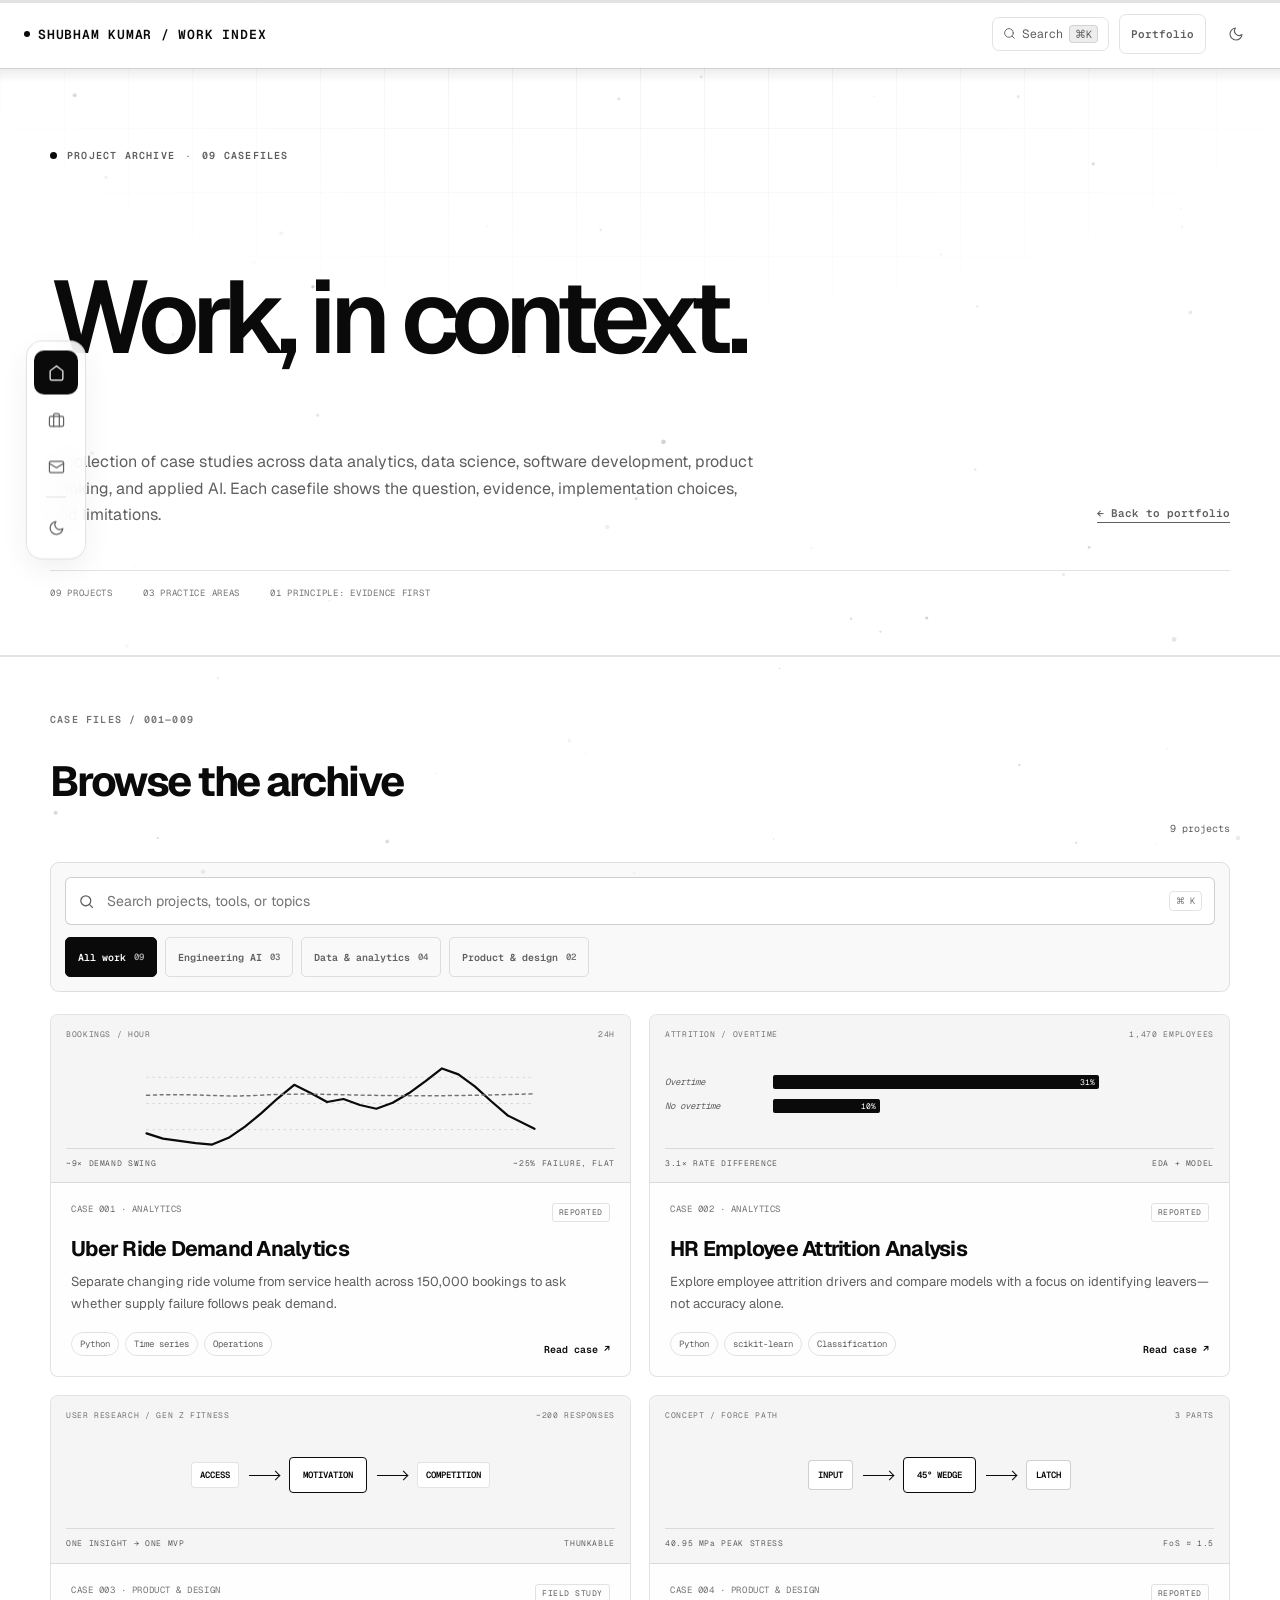
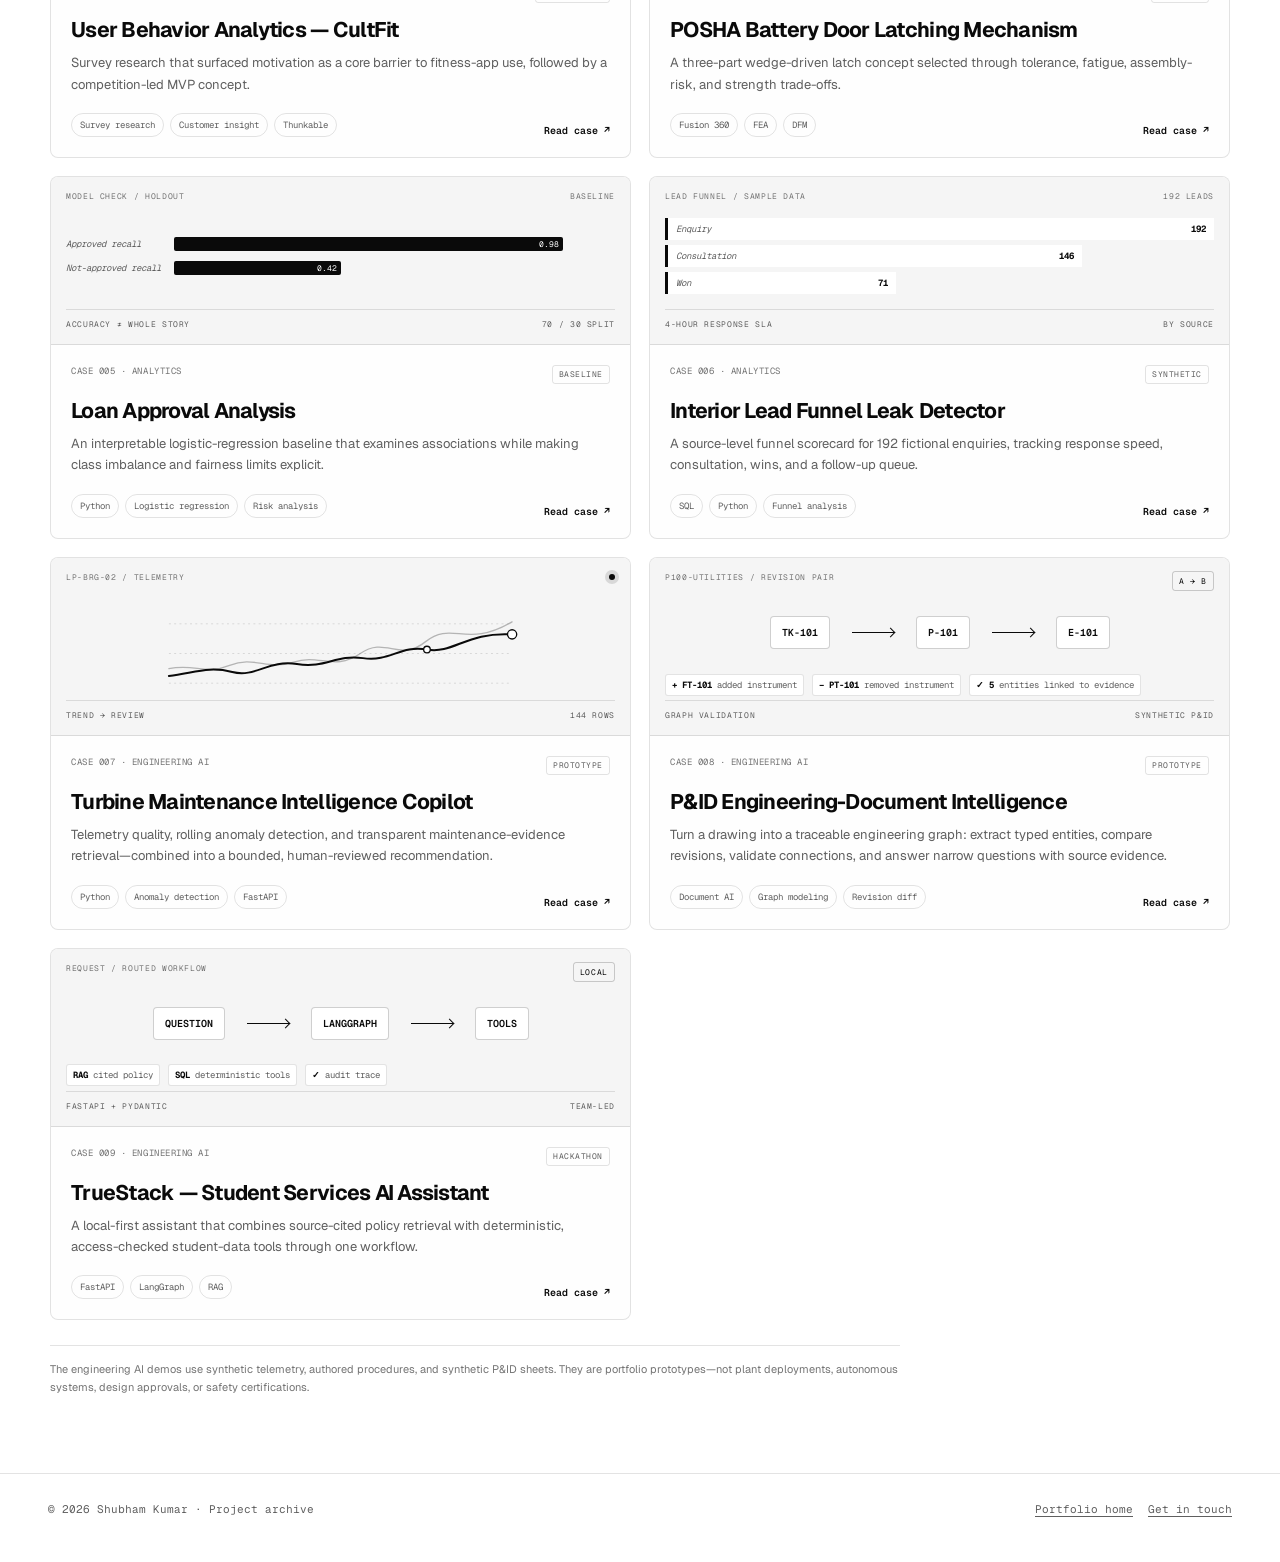
==== commit 2ee1ea17: "Simplify project archive navigation and refresh visual assets" ====
--- a/projects/index.html
+++ b/projects/index.html
@@ -15,8 +15,8 @@
   <link rel="preconnect" href="https://fonts.googleapis.com">
   <link rel="preconnect" href="https://fonts.gstatic.com" crossorigin>
   <link href="https://fonts.googleapis.com/css2?family=Geist:wght@400;500;600;700&family=Geist+Mono:wght@400;500;600&display=swap" rel="stylesheet">
-  <link rel="stylesheet" href="shared/report.css?v=visual-polish-20261027">
-  <link rel="stylesheet" href="projects.css?v=visual-polish-20261027">
+  <link rel="stylesheet" href="shared/report.css?v=editorial-studio-20261027">
+  <link rel="stylesheet" href="projects.css?v=editorial-studio-20261027">
   <script type="application/ld+json">
   {"@context":"https://schema.org","@type":"CollectionPage","name":"Shubham Kumar — Project Case Studies","url":"https://nothing0g.github.io/analyst/projects/","about":{"@type":"Person","name":"Shubham Kumar"},"numberOfItems":9}
   </script>
@@ -29,11 +29,8 @@
   <div class="cursor-dot" id="cursorDot"></div>
   <div class="cursor-follow" id="cursorFollow"><span id="cursorFollowText"></span></div>
   <nav class="dock" aria-label="Project archive navigation"><div class="dock-inner">
-    <a href="#report" class="dock-item active" data-dock data-cursor-text="Archive home"><svg viewBox="0 0 24 24" fill="none" stroke="currentColor" stroke-width="1.7" stroke-linecap="round" stroke-linejoin="round"><path d="M3 9l9-7 9 7v11a2 2 0 0 1-2 2H5a2 2 0 0 1-2-2z"/></svg><span class="dock-label">Archive home</span></a>
-    <a href="#projectGrid" class="dock-item" data-dock data-cursor-text="All projects"><svg viewBox="0 0 24 24" fill="none" stroke="currentColor" stroke-width="1.7" stroke-linecap="round" stroke-linejoin="round"><rect x="2" y="7" width="20" height="14" rx="2"/><path d="M16 21V5a2 2 0 0 0-2-2h-4a2 2 0 0 0-2 2v16"/></svg><span class="dock-label">All projects</span></a>
-    <a href="#engineering-ai-filter" class="dock-item" data-dock data-filter-target="engineering-ai" data-cursor-text="Engineering AI"><svg viewBox="0 0 24 24" fill="none" stroke="currentColor" stroke-width="1.7" stroke-linecap="round" stroke-linejoin="round"><path d="M14.7 6.3a1 1 0 000 1.4l1.6 1.6a1 1 0 001.4 0l3.77-3.77a6 6 0 01-7.94 7.94l-6.91 6.91a2.12 2.12 0 01-3-3l6.91-6.91a6 6 0 017.94-7.94z"/></svg><span class="dock-label">Engineering AI</span></a>
-    <a href="#analytics-filter" class="dock-item" data-dock data-filter-target="analytics" data-cursor-text="Data and analytics"><svg viewBox="0 0 24 24" fill="none" stroke="currentColor" stroke-width="1.7" stroke-linecap="round" stroke-linejoin="round"><path d="M4 19V9M12 19V5M20 19v-6"/></svg><span class="dock-label">Data &amp; analytics</span></a>
-    <a href="#product-design-filter" class="dock-item" data-dock data-filter-target="product-design" data-cursor-text="Product and design"><svg viewBox="0 0 24 24" fill="none" stroke="currentColor" stroke-width="1.7" stroke-linecap="round" stroke-linejoin="round"><rect x="2" y="7" width="20" height="14" rx="2"/><path d="M16 21V5a2 2 0 0 0-2-2h-4a2 2 0 0 0-2 2v16"/></svg><span class="dock-label">Product &amp; design</span></a>
+    <a href="#report" class="dock-item active" data-dock data-cursor-text="Archive home"><svg viewBox="0 0 24 24" fill="none" stroke="currentColor" stroke-width="1.7" stroke-linecap="round" stroke-linejoin="round"><path d="M3 9l9-7 9 7v11a2 2 0 0 1-2 2H5a2 2 0 0 1-2-2z"/></svg><span class="dock-label">Overview</span></a>
+    <a href="#projectGrid" class="dock-item" data-dock data-cursor-text="All projects"><svg viewBox="0 0 24 24" fill="none" stroke="currentColor" stroke-width="1.7" stroke-linecap="round" stroke-linejoin="round"><rect x="2" y="7" width="20" height="14" rx="2"/><path d="M16 21V5a2 2 0 0 0-2-2h-4a2 2 0 0 0-2 2v16"/></svg><span class="dock-label">Projects</span></a>
     <a href="../index.html" class="dock-item" data-cursor-text="Portfolio home" data-transition><svg viewBox="0 0 24 24" fill="none" stroke="currentColor" stroke-width="1.7" stroke-linecap="round" stroke-linejoin="round"><rect x="2" y="4" width="20" height="16" rx="2"/><path d="M2 7l10 6 10-6"/></svg><span class="dock-label">Portfolio</span></a>
     <div class="dock-divider"></div>
     <button class="dock-item" id="dockThemeBtn" data-cursor-text="Toggle theme"><svg id="dockThemeIcon" viewBox="0 0 24 24" fill="none" stroke="currentColor" stroke-width="1.7" stroke-linecap="round" stroke-linejoin="round"></svg><span class="dock-label">Toggle theme</span></button>
@@ -230,7 +227,7 @@
   <button class="back-to-top" id="backToTop" aria-label="Back to top" data-cursor-text="Back to top"><svg viewBox="0 0 24 24" fill="none" stroke="currentColor" stroke-width="2" stroke-linecap="round" stroke-linejoin="round"><path d="M18 15l-6-6-6 6"/></svg></button>
   <div class="toast-wrap" id="toastWrap"></div>
 
-  <script src="shared/report-shell.js?v=visual-polish-20261027"></script>
+  <script src="shared/report-shell.js?v=editorial-studio-20261027"></script>
   <script src="projects.js"></script>
 </body>
 </html>
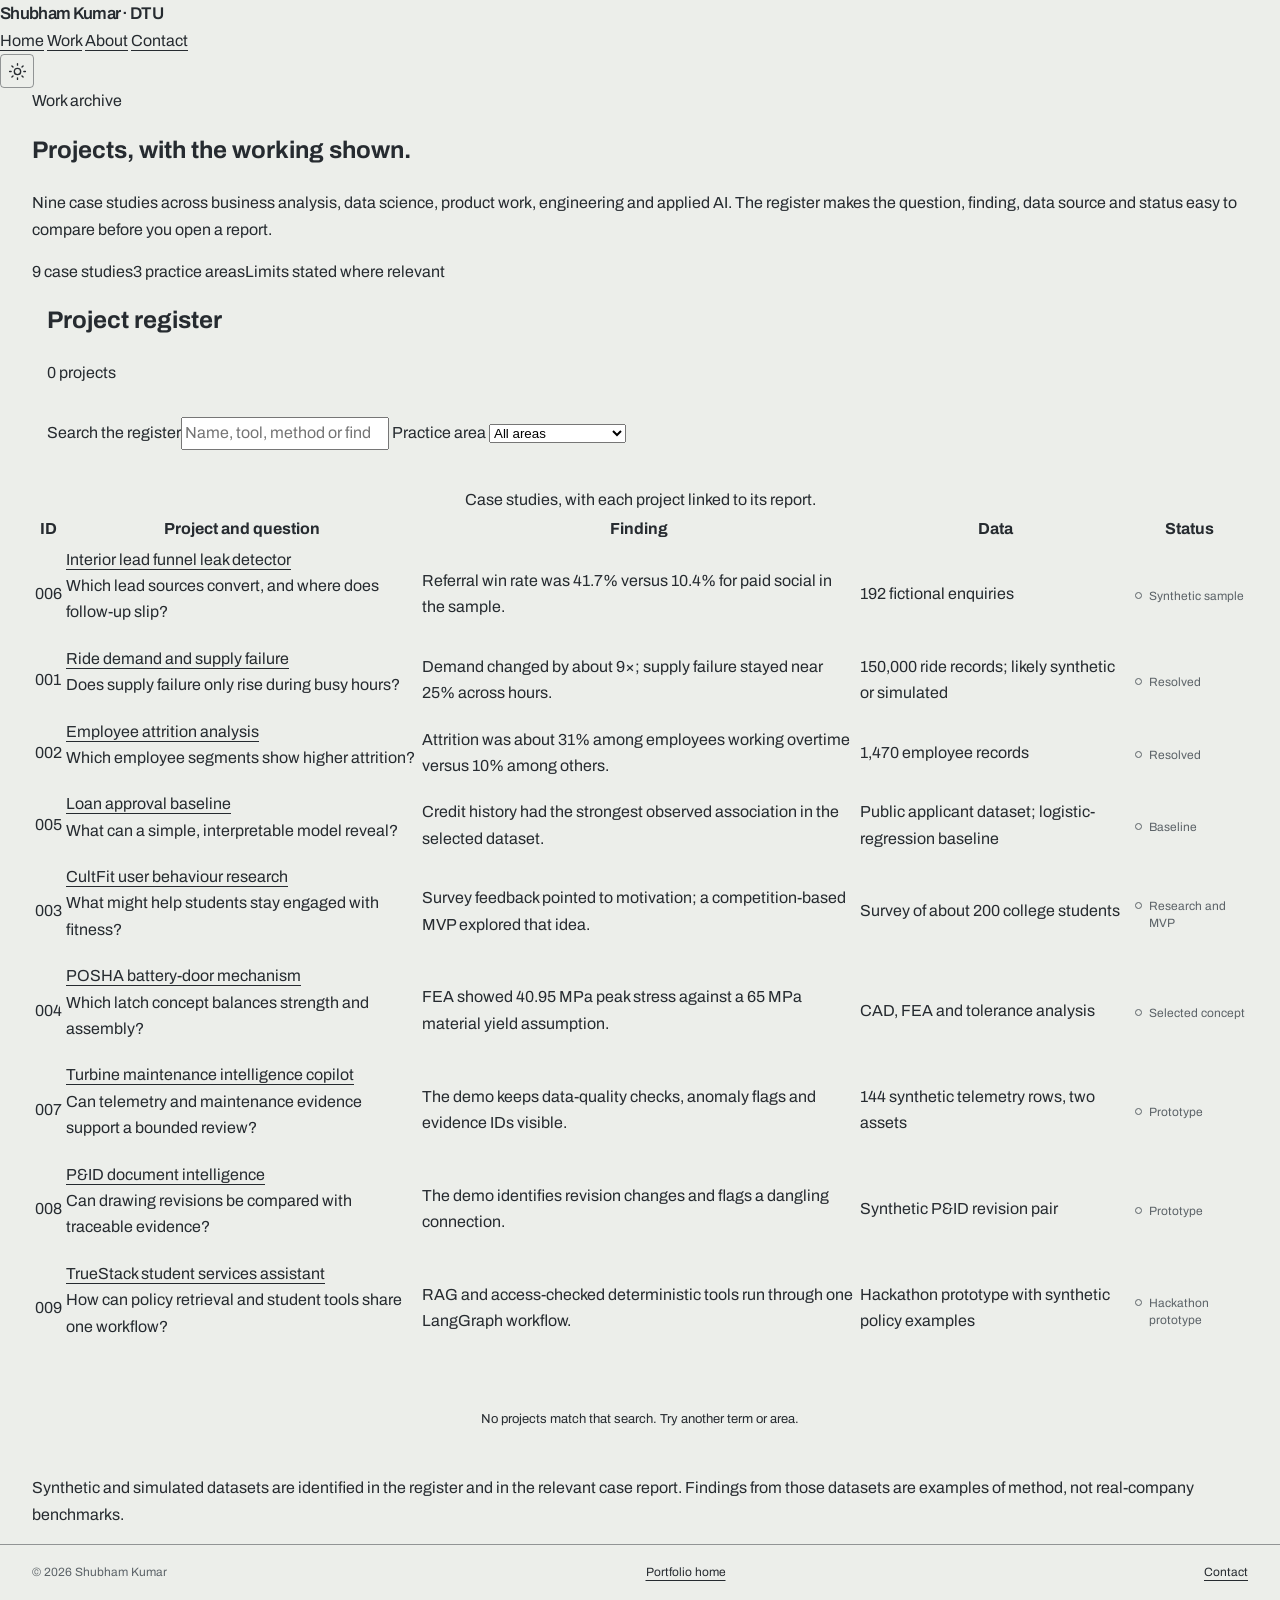
==== commit 00ceea1d: "Replace project card archive with searchable case register" ====
--- a/projects/index.html
+++ b/projects/index.html
@@ -2,232 +2,118 @@
 <html lang="en" data-theme="light">
 <head>
   <meta charset="UTF-8">
-  <meta name="viewport" content="width=device-width, initial-scale=1.0">
-  <title>All Projects &amp; Case Studies — Shubham Kumar</title>
-  <meta name="description" content="Explore nine case studies by Shubham Kumar across data analytics, data science, software, product thinking, and applied AI.">
+  <meta name="viewport" content="width=device-width, initial-scale=1">
+  <title>Project register | Shubham Kumar</title>
+  <meta name="description" content="Nine case studies by Shubham Kumar across business and data analysis, product work, engineering and applied AI. Each includes context and data limitations.">
   <link rel="canonical" href="https://nothing0g.github.io/analyst/projects/">
   <meta property="og:type" content="website">
   <meta property="og:url" content="https://nothing0g.github.io/analyst/projects/">
-  <meta property="og:title" content="All Projects &amp; Case Studies — Shubham Kumar">
-  <meta property="og:description" content="A complete archive of case studies across analytics, software, product thinking, and applied AI.">
+  <meta property="og:title" content="Project register | Shubham Kumar">
+  <meta property="og:description" content="Nine case studies across data analysis, product work, engineering and applied AI.">
   <meta property="og:image" content="https://nothing0g.github.io/analyst/assets/og-card.svg">
   <meta name="twitter:card" content="summary_large_image">
   <link rel="preconnect" href="https://fonts.googleapis.com">
   <link rel="preconnect" href="https://fonts.gstatic.com" crossorigin>
-  <link href="https://fonts.googleapis.com/css2?family=Geist:wght@400;500;600;700&family=Geist+Mono:wght@400;500;600&display=swap" rel="stylesheet">
-  <link rel="stylesheet" href="shared/report.css?v=editorial-studio-20261027">
-  <link rel="stylesheet" href="projects.css?v=editorial-studio-20261027">
+  <link href="https://fonts.googleapis.com/css2?family=Archivo:wght@400;500;600;700&family=IBM+Plex+Mono:wght@400;500;600&display=swap" rel="stylesheet">
+  <link rel="stylesheet" href="../style.css?v=checked-sheet-20261027">
+  <link rel="stylesheet" href="projects.css?v=checked-sheet-20261027">
   <script type="application/ld+json">
   {"@context":"https://schema.org","@type":"CollectionPage","name":"Shubham Kumar — Project Case Studies","url":"https://nothing0g.github.io/analyst/projects/","about":{"@type":"Person","name":"Shubham Kumar"},"numberOfItems":9}
   </script>
 </head>
-<body class="focused-report projects-index-page">
-  <a class="skip-link" href="#projectGrid">Skip to projects</a>
-  <div class="scroll-progress-track" aria-hidden="true"><div class="scroll-progress" id="scrollProgress"></div></div>
-  <div class="grid-backdrop" aria-hidden="true"></div>
-  <canvas class="bg-interactive" id="bgCanvas" aria-hidden="true"></canvas>
-  <div class="cursor-dot" id="cursorDot"></div>
-  <div class="cursor-follow" id="cursorFollow"><span id="cursorFollowText"></span></div>
-  <nav class="dock" aria-label="Project archive navigation"><div class="dock-inner">
-    <a href="#report" class="dock-item active" data-dock data-cursor-text="Archive home"><svg viewBox="0 0 24 24" fill="none" stroke="currentColor" stroke-width="1.7" stroke-linecap="round" stroke-linejoin="round"><path d="M3 9l9-7 9 7v11a2 2 0 0 1-2 2H5a2 2 0 0 1-2-2z"/></svg><span class="dock-label">Overview</span></a>
-    <a href="#projectGrid" class="dock-item" data-dock data-cursor-text="All projects"><svg viewBox="0 0 24 24" fill="none" stroke="currentColor" stroke-width="1.7" stroke-linecap="round" stroke-linejoin="round"><rect x="2" y="7" width="20" height="14" rx="2"/><path d="M16 21V5a2 2 0 0 0-2-2h-4a2 2 0 0 0-2 2v16"/></svg><span class="dock-label">Projects</span></a>
-    <a href="../index.html" class="dock-item" data-cursor-text="Portfolio home" data-transition><svg viewBox="0 0 24 24" fill="none" stroke="currentColor" stroke-width="1.7" stroke-linecap="round" stroke-linejoin="round"><rect x="2" y="4" width="20" height="16" rx="2"/><path d="M2 7l10 6 10-6"/></svg><span class="dock-label">Portfolio</span></a>
-    <div class="dock-divider"></div>
-    <button class="dock-item" id="dockThemeBtn" data-cursor-text="Toggle theme"><svg id="dockThemeIcon" viewBox="0 0 24 24" fill="none" stroke="currentColor" stroke-width="1.7" stroke-linecap="round" stroke-linejoin="round"></svg><span class="dock-label">Toggle theme</span></button>
-  </div></nav>
-
-  <header class="topbar report-topbar">
-    <a class="report-brand" href="../index.html" data-transition data-cursor-text="Portfolio home"><i></i> SHUBHAM KUMAR / WORK INDEX</a>
-    <div class="topbar-right report-top-actions">
-      <button class="kbd-chip report-search" id="reportSearch" type="button" data-cursor-text="Search projects"><svg viewBox="0 0 24 24" fill="none" stroke="currentColor" stroke-width="1.7" stroke-linecap="round" stroke-linejoin="round" aria-hidden="true"><circle cx="11" cy="11" r="8"/><path d="m21 21-4.3-4.3"/></svg><span>Search</span><kbd>⌘K</kbd></button>
-      <a class="report-top-link" data-cursor-text="Back to portfolio" href="../index.html" data-transition><span>Portfolio</span></a>
-      <button class="icon-btn report-icon-btn" id="reportThemeToggle" aria-label="Toggle theme"></button>
-    </div>
+<body class="archive-page" id="top">
+  <a class="skip-link" href="#projectGrid">Skip to project register</a>
+  <header class="topbar">
+    <a class="wordmark" href="../index.html">Shubham Kumar <span>· DTU</span></a>
+    <nav aria-label="Main navigation">
+      <a href="../index.html">Home</a>
+      <a href="#projectGrid" aria-current="page">Work</a>
+      <a href="../index.html#about">About</a>
+      <a href="mailto:shubham1sure@gmail.com">Contact</a>
+      <button class="theme-toggle" id="themeToggle" type="button" aria-label="Switch to dark theme" title="Switch theme">
+        <svg viewBox="0 0 24 24" aria-hidden="true" fill="none" stroke="currentColor" stroke-width="1.7" stroke-linecap="round" stroke-linejoin="round"><circle cx="12" cy="12" r="4"/><path d="M12 2v2m0 16v2M4.93 4.93l1.41 1.41m11.32 11.32 1.41 1.41M2 12h2m16 0h2M4.93 19.07l1.41-1.41M17.66 6.34l1.41-1.41"/></svg>
+      </button>
+    </nav>
   </header>
-
-  <main id="report" class="work-main report-main">
-    <section class="work-hero report-section">
-      <div class="work-hero-inner report-section-inner">
-        <p class="work-kicker mono"><span></span> PROJECT ARCHIVE <b>·</b> 09 CASEFILES</p>
-        <div class="work-heading-row">
-          <div>
-            <h1>Work, in context.</h1>
-            <p class="work-lede">A collection of case studies across data analytics, data science, software development, product thinking, and applied AI. Each casefile shows the question, evidence, implementation choices, and limitations.</p>
-          </div>
-          <a class="work-back-link" href="../index.html" data-transition>← Back to portfolio</a>
+  <main class="page-width archive-main" id="main">
+    <section class="archive-hero">
+      <p class="small-label">Work archive</p>
+      <h1>Projects, with the working shown.</h1>
+      <p>Nine case studies across business analysis, data science, product work, engineering and applied AI. The register makes the question, finding, data source and status easy to compare before you open a report.</p>
+      <div class="archive-meta"><span>9 case studies</span><span>3 practice areas</span><span>Limits stated where relevant</span></div>
+    </section>
+    <section class="archive-section" aria-labelledby="registerTitle">
+      <div class="archive-controls">
+        <div>
+          <h2 id="registerTitle">Project register</h2>
+          <p id="resultCount" aria-live="polite">Showing 9 projects</p>
         </div>
-        <div class="work-meta-row mono"><span>09 PROJECTS</span><span>03 PRACTICE AREAS</span><span>01 PRINCIPLE: EVIDENCE FIRST</span></div>
+        <div class="archive-tools">
+          <label class="search-control"><span>Search the register</span><input id="projectSearch" type="search" placeholder="Name, tool, method or finding" autocomplete="off"></label>
+          <label class="filter-control"><span>Practice area</span>
+            <select id="projectFilter">
+              <option value="all">All areas</option>
+              <option value="analytics">Data and analytics</option>
+              <option value="product-design">Product and design</option>
+              <option value="engineering-ai">Engineering and AI</option>
+            </select>
+          </label>
+        </div>
       </div>
-    </section>
-
-    <section id="archive" class="work-archive report-section" aria-labelledby="archive-title">
-      <div class="work-archive-inner report-section-inner reveal">
-        <div class="archive-heading">
-          <div>
-            <p class="archive-eyebrow mono">CASE FILES / 001—009</p>
-            <h2 id="archive-title">Browse the archive</h2>
-          </div>
-          <p id="resultCount" class="result-count mono" aria-live="polite">9 projects</p>
-        </div>
-
-        <div class="archive-controls">
-          <label class="search-wrap">
-            <span class="sr-only">Search projects</span>
-            <svg viewBox="0 0 24 24" fill="none" stroke="currentColor" stroke-width="1.8" aria-hidden="true"><circle cx="11" cy="11" r="7"></circle><path d="m16 16 5 5"></path></svg>
-            <input id="projectSearch" type="search" placeholder="Search projects, tools, or topics" autocomplete="off">
-            <kbd>⌘ K</kbd>
-          </label>
-          <div class="filter-pills" role="group" aria-label="Filter projects by area">
-            <button class="filter-pill is-active" type="button" data-filter="all" aria-pressed="true">All work <span>09</span></button>
-            <button class="filter-pill" type="button" id="engineering-ai-filter" data-filter="engineering-ai" aria-pressed="false">Engineering AI <span>03</span></button>
-            <button class="filter-pill" type="button" id="analytics-filter" data-filter="analytics" aria-pressed="false">Data &amp; analytics <span>04</span></button>
-            <button class="filter-pill" type="button" id="product-design-filter" data-filter="product-design" aria-pressed="false">Product &amp; design <span>02</span></button>
-          </div>
-        </div>
-
-        <div class="project-grid" id="projectGrid">
-          <a class="project-card spotlight-card reveal" data-transition data-cursor-text="Open casefile" href="uber-ride-demand/" data-category="analytics" data-search="uber ride demand analytics supply failure operations time series python sql 150000">
-            <div class="project-visual chart-visual" aria-hidden="true">
-              <div class="visual-top mono"><span>BOOKINGS / HOUR</span><span>24H</span></div>
-              <svg viewBox="0 0 520 130" role="presentation"><path class="visual-gridline" d="M0 30H520M0 65H520M0 100H520"/><path class="visual-line strong-line" d="M0 105 L22 112 L44 115 L66 118 L88 120 L110 111 L132 96 L154 78 L176 58 L198 40 L220 51 L242 63 L264 59 L286 67 L308 72 L330 64 L352 51 L374 35 L396 18 L418 26 L440 42 L462 62 L484 81 L520 99"/><path class="visual-line coral-line" d="M0 54 C70 51 95 57 150 54 S240 53 300 54 S420 55 520 52"/></svg>
-              <div class="visual-bottom mono"><span>~9× DEMAND SWING</span><span>~25% FAILURE, FLAT</span></div>
-            </div>
-            <div class="project-card-body">
-              <div class="project-meta mono"><span>CASE 001 · ANALYTICS</span><span class="project-status">REPORTED</span></div>
-              <h3>Uber Ride Demand Analytics</h3>
-              <p>Separate changing ride volume from service health across 150,000 bookings to ask whether supply failure follows peak demand.</p>
-              <div class="project-card-foot"><div class="project-tags"><span>Python</span><span>Time series</span><span>Operations</span></div><span class="project-open">Read case <b>↗</b></span></div>
-            </div>
-          </a>
-
-          <a class="project-card spotlight-card reveal" data-transition data-cursor-text="Open casefile" href="hr-employee-attrition/" data-category="analytics" data-search="employee attrition HR analysis classification machine learning overtime recall dashboard python scikit-learn">
-            <div class="project-visual attrition-visual" aria-hidden="true">
-              <div class="visual-top mono"><span>ATTRITION / OVERTIME</span><span>1,470 EMPLOYEES</span></div>
-              <div class="comparison-bars"><span><i>Overtime</i><b style="--bar:82%">31%</b></span><span><i>No overtime</i><b style="--bar:27%">10%</b></span></div>
-              <div class="visual-bottom mono"><span>3.1× RATE DIFFERENCE</span><span>EDA + MODEL</span></div>
-            </div>
-            <div class="project-card-body">
-              <div class="project-meta mono"><span>CASE 002 · ANALYTICS</span><span class="project-status">REPORTED</span></div>
-              <h3>HR Employee Attrition Analysis</h3>
-              <p>Explore employee attrition drivers and compare models with a focus on identifying leavers—not accuracy alone.</p>
-              <div class="project-card-foot"><div class="project-tags"><span>Python</span><span>scikit-learn</span><span>Classification</span></div><span class="project-open">Read case <b>↗</b></span></div>
-            </div>
-          </a>
-
-          <a class="project-card spotlight-card reveal" data-transition data-cursor-text="Open casefile" href="cultfit-user-behavior/" data-category="product-design" data-search="CultFit user behavior survey customer insight college students motivation Thunkable MVP fitness product">
-            <div class="project-visual cultfit-visual" aria-hidden="true">
-              <div class="visual-top mono"><span>USER RESEARCH / GEN Z FITNESS</span><span>~200 RESPONSES</span></div>
-              <div class="motivation-pulse"><span>ACCESS</span><i></i><b>MOTIVATION</b><i></i><span>COMPETITION</span></div>
-              <div class="visual-bottom mono"><span>ONE INSIGHT → ONE MVP</span><span>THUNKABLE</span></div>
-            </div>
-            <div class="project-card-body">
-              <div class="project-meta mono"><span>CASE 003 · PRODUCT &amp; DESIGN</span><span class="project-status">FIELD STUDY</span></div>
-              <h3>User Behavior Analytics — CultFit</h3>
-              <p>Survey research that surfaced motivation as a core barrier to fitness-app use, followed by a competition-led MVP concept.</p>
-              <div class="project-card-foot"><div class="project-tags"><span>Survey research</span><span>Customer insight</span><span>Thunkable</span></div><span class="project-open">Read case <b>↗</b></span></div>
-            </div>
-          </a>
-
-          <a class="project-card spotlight-card reveal" data-transition data-cursor-text="Open casefile" href="posha-battery-door/" data-category="product-design" data-search="POSHA battery door latch mechanism mechanical design fusion 360 FEA tolerance DFM">
-            <div class="project-visual mechanism-visual" aria-hidden="true">
-              <div class="visual-top mono"><span>CONCEPT / FORCE PATH</span><span>3 PARTS</span></div>
-              <div class="mechanism-diagram"><span class="mech-button">INPUT</span><i></i><b>45° WEDGE</b><i></i><span class="mech-latch">LATCH</span></div>
-              <div class="visual-bottom mono"><span>40.95 MPa PEAK STRESS</span><span>FoS ≈ 1.5</span></div>
-            </div>
-            <div class="project-card-body">
-              <div class="project-meta mono"><span>CASE 004 · PRODUCT &amp; DESIGN</span><span class="project-status">REPORTED</span></div>
-              <h3>POSHA Battery Door Latching Mechanism</h3>
-              <p>A three-part wedge-driven latch concept selected through tolerance, fatigue, assembly-risk, and strength trade-offs.</p>
-              <div class="project-card-foot"><div class="project-tags"><span>Fusion 360</span><span>FEA</span><span>DFM</span></div><span class="project-open">Read case <b>↗</b></span></div>
-            </div>
-          </a>
-
-          <a class="project-card spotlight-card reveal" data-transition data-cursor-text="Open casefile" href="loan-approval/" data-category="analytics" data-search="loan approval analysis logistic regression risk baseline public data python fairness">
-            <div class="project-visual loan-visual" aria-hidden="true">
-              <div class="visual-top mono"><span>MODEL CHECK / HOLDOUT</span><span>BASELINE</span></div>
-              <div class="recall-bars"><span><i>Approved recall</i><b style="--bar:98%">0.98</b></span><span><i>Not-approved recall</i><b style="--bar:42%">0.42</b></span></div>
-              <div class="visual-bottom mono"><span>ACCURACY ≠ WHOLE STORY</span><span>70 / 30 SPLIT</span></div>
-            </div>
-            <div class="project-card-body">
-              <div class="project-meta mono"><span>CASE 005 · ANALYTICS</span><span class="project-status">BASELINE</span></div>
-              <h3>Loan Approval Analysis</h3>
-              <p>An interpretable logistic-regression baseline that examines associations while making class imbalance and fairness limits explicit.</p>
-              <div class="project-card-foot"><div class="project-tags"><span>Python</span><span>Logistic regression</span><span>Risk analysis</span></div><span class="project-open">Read case <b>↗</b></span></div>
-            </div>
-          </a>
-
-          <a class="project-card spotlight-card reveal" data-transition data-cursor-text="Open casefile" href="interior-lead-funnel/" data-category="analytics" data-search="interior lead funnel leak detector business analysis conversion response SLA SQL python power bi synthetic">
-            <div class="project-visual funnel-visual" aria-hidden="true">
-              <div class="visual-top mono"><span>LEAD FUNNEL / SAMPLE DATA</span><span>192 LEADS</span></div>
-              <div class="funnel-bars"><span style="--bar:100%"><i>Enquiry</i><b>192</b></span><span style="--bar:76%"><i>Consultation</i><b>146</b></span><span style="--bar:37%"><i>Won</i><b>71</b></span></div>
-              <div class="visual-bottom mono"><span>4-HOUR RESPONSE SLA</span><span>BY SOURCE</span></div>
-            </div>
-            <div class="project-card-body">
-              <div class="project-meta mono"><span>CASE 006 · ANALYTICS</span><span class="project-status">SYNTHETIC</span></div>
-              <h3>Interior Lead Funnel Leak Detector</h3>
-              <p>A source-level funnel scorecard for 192 fictional enquiries, tracking response speed, consultation, wins, and a follow-up queue.</p>
-              <div class="project-card-foot"><div class="project-tags"><span>SQL</span><span>Python</span><span>Funnel analysis</span></div><span class="project-open">Read case <b>↗</b></span></div>
-            </div>
-          </a>
-
-          <a class="project-card spotlight-card reveal project-card-featured" data-transition data-cursor-text="Open casefile" href="turbine-maintenance-copilot/" data-category="engineering-ai" data-search="turbine maintenance copilot telemetry anomaly detection python fastapi evidence retrieval synthetic">
-            <div class="project-visual turbine-visual" aria-hidden="true">
-              <div class="visual-top mono"><span>LP-BRG-02 / TELEMETRY</span><span class="live-dot"></span></div>
-              <svg viewBox="0 0 520 150" role="presentation"><path class="visual-gridline" d="M0 30H520M0 75H520M0 120H520"/><path class="visual-line faint-line" d="M0 98 C40 90 55 108 92 93 S150 101 189 88 S251 102 290 75 S349 89 389 57 S451 68 520 27"/><path class="visual-line strong-line" d="M0 109 C40 104 60 94 96 103 S150 84 194 91 S252 76 294 82 S350 62 391 69 S450 42 520 46"/><circle class="visual-point" cx="391" cy="69" r="5"/><circle class="visual-alert" cx="520" cy="46" r="7"/></svg>
-              <div class="visual-bottom mono"><span>TREND → REVIEW</span><span>144 ROWS</span></div>
-            </div>
-            <div class="project-card-body">
-              <div class="project-meta mono"><span>CASE 007 · ENGINEERING AI</span><span class="project-status">PROTOTYPE</span></div>
-              <h3>Turbine Maintenance Intelligence Copilot</h3>
-              <p>Telemetry quality, rolling anomaly detection, and transparent maintenance-evidence retrieval—combined into a bounded, human-reviewed recommendation.</p>
-              <div class="project-card-foot"><div class="project-tags"><span>Python</span><span>Anomaly detection</span><span>FastAPI</span></div><span class="project-open">Read case <b>↗</b></span></div>
-            </div>
-          </a>
-
-          <a class="project-card spotlight-card reveal project-card-featured" data-transition data-cursor-text="Open casefile" href="pid-engineering-document-intelligence/" data-category="engineering-ai" data-search="pid engineering document intelligence drawing revision graph extraction validation python evidence">
-            <div class="project-visual pid-visual" aria-hidden="true">
-              <div class="visual-top mono"><span>P100-UTILITIES / REVISION PAIR</span><span class="revision-label">A → B</span></div>
-              <div class="pid-mini-flow"><span>TK-101</span><i></i><b>P-101</b><i></i><span>E-101</span></div>
-              <div class="pid-changes"><span><b>+ FT-101</b> added instrument</span><span><b>− PT-101</b> removed instrument</span><span><b>✓ 5</b> entities linked to evidence</span></div>
-              <div class="visual-bottom mono"><span>GRAPH VALIDATION</span><span>SYNTHETIC P&amp;ID</span></div>
-            </div>
-            <div class="project-card-body">
-              <div class="project-meta mono"><span>CASE 008 · ENGINEERING AI</span><span class="project-status">PROTOTYPE</span></div>
-              <h3>P&amp;ID Engineering-Document Intelligence</h3>
-              <p>Turn a drawing into a traceable engineering graph: extract typed entities, compare revisions, validate connections, and answer narrow questions with source evidence.</p>
-              <div class="project-card-foot"><div class="project-tags"><span>Document AI</span><span>Graph modeling</span><span>Revision diff</span></div><span class="project-open">Read case <b>↗</b></span></div>
-            </div>
-          </a>
-
-          <a class="project-card spotlight-card reveal project-card-featured" data-transition data-cursor-text="Open casefile" href="truestack-ai-assistant/" data-category="engineering-ai" data-search="truestack HCLTech AI hackathon student services assistant team lead backend integration FastAPI LangGraph RAG SQLite citations privacy software">
-            <div class="project-visual pid-visual" aria-hidden="true">
-              <div class="visual-top mono"><span>REQUEST / ROUTED WORKFLOW</span><span class="revision-label">LOCAL</span></div>
-              <div class="pid-mini-flow"><span>QUESTION</span><i></i><b>LANGGRAPH</b><i></i><span>TOOLS</span></div>
-              <div class="pid-changes"><span><b>RAG</b> cited policy</span><span><b>SQL</b> deterministic tools</span><span><b>✓</b> audit trace</span></div>
-              <div class="visual-bottom mono"><span>FASTAPI + PYDANTIC</span><span>TEAM-LED</span></div>
-            </div>
-            <div class="project-card-body">
-              <div class="project-meta mono"><span>CASE 009 · ENGINEERING AI</span><span class="project-status">HACKATHON</span></div>
-              <h3>TrueStack — Student Services AI Assistant</h3>
-              <p>A local-first assistant that combines source-cited policy retrieval with deterministic, access-checked student-data tools through one workflow.</p>
-              <div class="project-card-foot"><div class="project-tags"><span>FastAPI</span><span>LangGraph</span><span>RAG</span></div><span class="project-open">Read case <b>↗</b></span></div>
-            </div>
-          </a>
-        </div>
-        <div class="empty-state" id="emptyState" hidden>No projects match that search. Try a different keyword or filter.</div>
-        <p class="archive-note">The engineering AI demos use synthetic telemetry, authored procedures, and synthetic P&amp;ID sheets. They are portfolio prototypes—not plant deployments, autonomous systems, design approvals, or safety certifications.</p>
+      <div class="archive-table-wrap" role="region" aria-label="Filterable project register" tabindex="0">
+        <table class="archive-table" id="projectGrid">
+          <caption>Case studies, with each project linked to its report.</caption>
+          <thead><tr><th scope="col">ID</th><th scope="col">Project and question</th><th scope="col">Finding</th><th scope="col">Data</th><th scope="col">Status</th></tr></thead>
+          <tbody>
+            <tr data-category="analytics" data-search="interior lead funnel leak detector sql python power bi conversion referral paid social sla synthetic home interior leads">
+              <td class="mono archive-id">006</td><td><a href="interior-lead-funnel/" class="archive-project-title">Interior lead funnel leak detector</a><p>Which lead sources convert, and where does follow-up slip?</p></td>
+              <td>Referral win rate was 41.7% versus 10.4% for paid social in the sample.</td><td>192 fictional enquiries</td><td><span class="status"><i></i>Synthetic sample</span></td>
+            </tr>
+            <tr data-category="analytics" data-search="uber ride demand supply failure time series operations python sql hourly rides synthetic simulated ncr">
+              <td class="mono archive-id">001</td><td><a href="uber-ride-demand/" class="archive-project-title">Ride demand and supply failure</a><p>Does supply failure only rise during busy hours?</p></td>
+              <td>Demand changed by about 9×; supply failure stayed near 25% across hours.</td><td>150,000 ride records; likely synthetic or simulated</td><td><span class="status"><i></i>Resolved</span></td>
+            </tr>
+            <tr data-category="analytics" data-search="hr employee attrition overtime logistic regression random forest python scikit learn dashboard 1470">
+              <td class="mono archive-id">002</td><td><a href="hr-employee-attrition/" class="archive-project-title">Employee attrition analysis</a><p>Which employee segments show higher attrition?</p></td>
+              <td>Attrition was about 31% among employees working overtime versus 10% among others.</td><td>1,470 employee records</td><td><span class="status"><i></i>Resolved</span></td>
+            </tr>
+            <tr data-category="analytics" data-search="loan approval credit history logistic regression accuracy recall python pandas baseline public dataset">
+              <td class="mono archive-id">005</td><td><a href="loan-approval/" class="archive-project-title">Loan approval baseline</a><p>What can a simple, interpretable model reveal?</p></td>
+              <td>Credit history had the strongest observed association in the selected dataset.</td><td>Public applicant dataset; logistic-regression baseline</td><td><span class="status"><i></i>Baseline</span></td>
+            </tr>
+            <tr data-category="product-design" data-search="cultfit user behaviour fitness survey college students motivation competition leaderboard thunkable mvp">
+              <td class="mono archive-id">003</td><td><a href="cultfit-user-behavior/" class="archive-project-title">CultFit user behaviour research</a><p>What might help students stay engaged with fitness?</p></td>
+              <td>Survey feedback pointed to motivation; a competition-based MVP explored that idea.</td><td>Survey of about 200 college students</td><td><span class="status"><i></i>Research and MVP</span></td>
+            </tr>
+            <tr data-category="product-design" data-search="posha battery door latching mechanism fusion 360 fea fatigue tolerance design for manufacture">
+              <td class="mono archive-id">004</td><td><a href="posha-battery-door/" class="archive-project-title">POSHA battery-door mechanism</a><p>Which latch concept balances strength and assembly?</p></td>
+              <td>FEA showed 40.95 MPa peak stress against a 65 MPa material yield assumption.</td><td>CAD, FEA and tolerance analysis</td><td><span class="status"><i></i>Selected concept</span></td>
+            </tr>
+            <tr data-category="engineering-ai" data-search="turbine maintenance intelligence copilot telemetry anomaly detection fastapi evidence review synthetic data">
+              <td class="mono archive-id">007</td><td><a href="turbine-maintenance-copilot/" class="archive-project-title">Turbine maintenance intelligence copilot</a><p>Can telemetry and maintenance evidence support a bounded review?</p></td>
+              <td>The demo keeps data-quality checks, anomaly flags and evidence IDs visible.</td><td>144 synthetic telemetry rows, two assets</td><td><span class="status"><i></i>Prototype</span></td>
+            </tr>
+            <tr data-category="engineering-ai" data-search="pid engineering document intelligence revision compare graph validation evidence synthetic drawings">
+              <td class="mono archive-id">008</td><td><a href="pid-engineering-document-intelligence/" class="archive-project-title">P&amp;ID document intelligence</a><p>Can drawing revisions be compared with traceable evidence?</p></td>
+              <td>The demo identifies revision changes and flags a dangling connection.</td><td>Synthetic P&amp;ID revision pair</td><td><span class="status"><i></i>Prototype</span></td>
+            </tr>
+            <tr data-category="engineering-ai" data-search="truestack student services ai assistant fastapi langgraph rag sqlite hackathon synthetic policy">
+              <td class="mono archive-id">009</td><td><a href="truestack-ai-assistant/" class="archive-project-title">TrueStack student services assistant</a><p>How can policy retrieval and student tools share one workflow?</p></td>
+              <td>RAG and access-checked deterministic tools run through one LangGraph workflow.</td><td>Hackathon prototype with synthetic policy examples</td><td><span class="status"><i></i>Hackathon prototype</span></td>
+            </tr>
+          </tbody>
+        </table>
       </div>
+      <p id="emptyState" class="empty-state" hidden>No projects match that search. Try another term or area.</p>
+      <p class="archive-footnote">Synthetic and simulated datasets are identified in the register and in the relevant case report. Findings from those datasets are examples of method, not real-company benchmarks.</p>
     </section>
   </main>
-
-  <footer class="report-footer work-footer"><span>© 2026 Shubham Kumar · Project archive</span><div class="report-footer-links"><a href="../index.html" data-transition>Portfolio home</a><a href="mailto:shubham1sure@gmail.com">Get in touch</a></div></footer>
-<div class="chart-tooltip" aria-hidden="true"></div>
-  <div class="cmdk-overlay" id="cmdkOverlay"><div class="cmdk-box"><div class="cmdk-input-wrap"><svg viewBox="0 0 24 24" fill="none" stroke="currentColor" stroke-width="1.7"><circle cx="11" cy="11" r="8"/><path d="m21 21-4.3-4.3"/></svg><input class="cmdk-input" id="cmdkInput" type="text" placeholder="Type a command or search…" autocomplete="off"><span class="cmdk-esc">ESC</span></div><div class="cmdk-list" id="cmdkList"></div></div></div>
-  <div class="wash-overlay" id="washOverlay"></div>
-  <button class="back-to-top" id="backToTop" aria-label="Back to top" data-cursor-text="Back to top"><svg viewBox="0 0 24 24" fill="none" stroke="currentColor" stroke-width="2" stroke-linecap="round" stroke-linejoin="round"><path d="M18 15l-6-6-6 6"/></svg></button>
-  <div class="toast-wrap" id="toastWrap"></div>
-
-  <script src="shared/report-shell.js?v=editorial-studio-20261027"></script>
-  <script src="projects.js"></script>
+  <footer class="site-footer page-width">
+    <span>© 2026 Shubham Kumar</span>
+    <a href="../index.html">Portfolio home</a>
+    <a href="mailto:shubham1sure@gmail.com">Contact</a>
+  </footer>
+  <script src="../script.js?v=checked-sheet-20261027"></script>
+  <script src="projects.js?v=checked-sheet-20261027"></script>
 </body>
 </html>
--- a/style.css
+++ b/style.css
@@ -0,0 +1,195 @@
+:root {
+  color-scheme: light;
+  --desk: #ECEEEA;
+  --sheet: #FBFBF9;
+  --ink: #262B30;
+  --pencil: #5C6368;
+  --hairline: rgba(38,43,48,.22);
+  --hairline-strong: rgba(38,43,48,.46);
+  --redline: #B8322A;
+  --redline-soft: rgba(184,50,42,.09);
+  --paper-shadow: none;
+  --mono: "IBM Plex Mono", ui-monospace, SFMono-Regular, Consolas, monospace;
+  --sans: "Archivo", Arial, sans-serif;
+  --content: 1240px;
+}
+html[data-theme="dark"] {
+  color-scheme: dark;
+  --desk: #15181B;
+  --sheet: #1C2024;
+  --ink: #E6E8E4;
+  --pencil: #9AA1A6;
+  --hairline: rgba(230,232,228,.2);
+  --hairline-strong: rgba(230,232,228,.44);
+  --redline: #E0675E;
+  --redline-soft: rgba(224,103,94,.12);
+}
+* { box-sizing: border-box; }
+html { scroll-behavior: smooth; scroll-padding-top: 90px; }
+body { margin: 0; background: var(--desk); color: var(--ink); font-family: var(--sans); font-size: 16px; line-height: 1.65; font-weight: 400; transition: background-color .18s linear, color .18s linear; }
+a { color: inherit; text-decoration-thickness: 1px; text-underline-offset: 4px; }
+button, input { color: inherit; font: inherit; }
+button { cursor: pointer; }
+::selection { color: var(--sheet); background: var(--ink); }
+.skip-link { position: absolute; z-index: 20; left: 12px; top: -60px; background: var(--sheet); border: 1px solid var(--ink); padding: 8px 12px; }
+.skip-link:focus { top: 12px; }
+:focus-visible { outline: 2px solid var(--redline); outline-offset: 3px; }
+.site-header { width: min(calc(100% - 64px), var(--content)); min-height: 76px; margin: 0 auto; display: flex; align-items: center; justify-content: space-between; gap: 28px; border-bottom: 1px solid var(--hairline-strong); }
+.wordmark { font-weight: 600; font-size: 17px; letter-spacing: -.04em; text-decoration: none; white-space: nowrap; }
+.wordmark-period { color: var(--redline); }
+.site-header nav { display: flex; align-items: center; gap: clamp(18px, 3vw, 34px); }
+.site-header nav a { font-size: 14px; color: var(--pencil); text-decoration: none; }
+.site-header nav a:hover { color: var(--ink); text-decoration: underline; }
+.theme-toggle { display: grid; place-items: center; width: 34px; height: 34px; padding: 6px; border: 1px solid var(--hairline-strong); background: transparent; border-radius: 4px; }
+.theme-toggle svg { width: 19px; height: 19px; }
+main { width: min(calc(100% - 64px), var(--content)); margin: 0 auto; }
+.intro { display: grid; grid-template-columns: minmax(0, 1.03fr) minmax(420px, .97fr); gap: clamp(34px, 6vw, 84px); align-items: center; padding: clamp(58px, 8vw, 104px) 0 84px; border-bottom: 1px solid var(--hairline-strong); }
+.intro-copy { max-width: 650px; }
+.eyebrow, .figure-kicker { margin: 0 0 14px; font-size: 13px; color: var(--pencil); line-height: 1.4; }
+h1, h2, h3, p { margin-top: 0; }
+.intro h1 { max-width: 12ch; margin: 0 0 24px; font-size: clamp(39px, 5.2vw, 66px); line-height: 1.045; letter-spacing: -.055em; font-weight: 600; }
+.intro-lede { max-width: 57ch; margin: 0 0 16px; font-size: 19px; line-height: 1.55; }
+.intro-context { max-width: 59ch; margin: 0; color: var(--pencil); }
+.intro-actions { display: flex; flex-wrap: wrap; gap: 25px; margin-top: 28px; }
+.text-link { display: inline-flex; align-items: center; min-height: 34px; font-size: 14px; text-decoration: underline; text-underline-offset: 5px; text-decoration-color: var(--hairline-strong); }
+.text-link:hover { text-decoration-color: var(--ink); }
+.primary-link { font-weight: 600; text-decoration-color: var(--ink); }
+.hero-evidence { margin: 0; min-width: 0; padding: 22px 22px 18px; border: 1px solid var(--hairline-strong); background: var(--sheet); }
+.figure-head { display: flex; align-items: flex-start; justify-content: space-between; gap: 12px; border-bottom: 1px solid var(--hairline); padding-bottom: 15px; }
+.figure-kicker { margin-bottom: 5px; }
+.figure-head h2 { margin-bottom: 0; font-size: 18px; font-weight: 600; letter-spacing: -.025em; line-height: 1.3; }
+.figure-number { color: var(--pencil); font: 13px var(--mono); padding-top: 3px; }
+.demand-chart { display: block; width: 100%; height: auto; margin: 16px 0 10px; overflow: visible; }
+.chart-grid path { fill: none; stroke: var(--hairline); stroke-width: 1; }
+.chart-axis { fill: var(--pencil); font: 10px var(--mono); }
+.chart-demand { fill: none; stroke: var(--ink); stroke-width: 2.7; stroke-linecap: round; stroke-linejoin: round; stroke-dasharray: 100; stroke-dashoffset: 100; animation: draw-chart 1.2s ease-out .1s forwards; }
+.chart-failure { fill: none; stroke: var(--redline); stroke-width: 2.4; stroke-linecap: round; stroke-dasharray: 100; stroke-dashoffset: 100; animation: draw-chart .6s ease-out 1.05s forwards; }
+.chart-peak { fill: var(--sheet); stroke: var(--ink); stroke-width: 2; opacity: 0; animation: appear .1s linear 1.25s forwards; }
+.chart-peak-label { fill: var(--pencil); font: 11px var(--mono); opacity: 0; animation: appear .1s linear 1.3s forwards; }
+@keyframes draw-chart { to { stroke-dashoffset: 0; } }
+@keyframes appear { to { opacity: 1; } }
+.chart-legend { display: flex; flex-wrap: wrap; gap: 8px 20px; padding: 12px 0 15px; border-top: 1px solid var(--hairline); font-size: 12px; color: var(--pencil); }
+.chart-legend span { display: inline-flex; align-items: center; gap: 8px; }
+.legend-line { display: inline-block; width: 20px; height: 2px; background: var(--ink); }
+.failure-line { background: var(--redline); }
+.finding-note { margin: 0; padding: 13px 0 0 13px; border-left: 2px solid var(--redline); color: var(--pencil); font-size: 13px; line-height: 1.55; }
+.content-section { padding: 78px 0; border-bottom: 1px solid var(--hairline-strong); }
+.section-heading { display: grid; grid-template-columns: minmax(0, 1.1fr) minmax(260px, .7fr); align-items: end; gap: 36px; margin-bottom: 30px; }
+.section-heading .eyebrow { margin-bottom: 9px; }
+.section-heading h2 { max-width: 18ch; margin: 0; font-size: clamp(30px, 4vw, 43px); line-height: 1.1; letter-spacing: -.045em; font-weight: 600; }
+.section-intro { max-width: 44ch; margin: 0; color: var(--pencil); font-size: 15px; }
+.register-tools { display: flex; align-items: center; gap: 14px; margin-bottom: 12px; }
+.register-tools label { color: var(--pencil); font-size: 13px; }
+.register-tools input { width: min(330px, 42vw); padding: 8px 10px; border: 1px solid var(--hairline-strong); background: var(--sheet); border-radius: 4px; font-size: 14px; }
+.register-tools p { margin: 0 0 0 auto; font: 12px var(--mono); color: var(--pencil); }
+.register-sheet { border: 1px solid var(--hairline-strong); background: var(--sheet); }
+.project-register { width: 100%; border-collapse: collapse; table-layout: fixed; }
+.project-register th { padding: 13px 14px; border-bottom: 1px solid var(--hairline-strong); color: var(--pencil); font-size: 12px; text-align: left; font-weight: 500; vertical-align: bottom; }
+.project-register td { padding: 16px 14px; border-bottom: 1px solid var(--hairline); vertical-align: top; font-size: 13px; line-height: 1.5; overflow-wrap: anywhere; }
+.project-register tbody tr:last-child td { border-bottom: 0; }
+.project-register th:nth-child(1), .project-register td:nth-child(1) { width: 5.5%; }
+.project-register th:nth-child(2), .project-register td:nth-child(2) { width: 25%; }
+.project-register th:nth-child(3), .project-register td:nth-child(3) { width: 29%; }
+.project-register th:nth-child(4), .project-register td:nth-child(4) { width: 20%; }
+.project-register th:nth-child(5), .project-register td:nth-child(5) { width: 20.5%; }
+.case-id { font: 12px var(--mono) !important; color: var(--pencil); }
+.project-name { display: inline-block; font-size: 15px; line-height: 1.35; font-weight: 600; letter-spacing: -.02em; text-decoration: none; }
+.project-name span { text-decoration: underline; text-decoration-color: transparent; text-underline-offset: 4px; }
+.project-name:hover span { text-decoration-color: var(--ink); }
+.project-register td:nth-child(2) p { margin: 5px 0 0; color: var(--pencil); font-size: 12px; }
+.project-register td:nth-child(3) { font-size: 13px; }
+.project-register td:nth-child(4) { color: var(--pencil); font-size: 12px; }
+.status { display: inline-flex; align-items: flex-start; gap: 7px; color: var(--pencil); font-size: 12px; line-height: 1.4; }
+.status i { width: 7px; height: 7px; flex: 0 0 7px; border: 1px solid currentColor; border-radius: 50%; margin-top: 4px; }
+.register-footnote { margin: 0; padding: 14px; border-top: 1px solid var(--hairline); color: var(--pencil); font-size: 12px; }
+.no-results { margin: 0; padding: 22px 14px; color: var(--pencil); }
+.experience-list { border-top: 1px solid var(--hairline-strong); }
+.experience-row { display: grid; grid-template-columns: 180px minmax(0, 1fr); gap: 30px; padding: 24px 0; border-bottom: 1px solid var(--hairline); }
+.experience-date { padding-top: 3px; font: 12px var(--mono); color: var(--pencil); }
+.experience-row h3 { margin: 0 0 2px; font-size: 18px; line-height: 1.3; font-weight: 600; letter-spacing: -.025em; }
+.experience-place { margin: 0 0 8px; color: var(--pencil); font-size: 13px; }
+.experience-row p:last-child { max-width: 72ch; margin-bottom: 0; font-size: 14px; }
+.about-section { padding-bottom: 80px; }
+.about-grid { display: grid; grid-template-columns: minmax(0, .9fr) minmax(0, 1fr); gap: clamp(36px, 7vw, 100px); align-items: start; }
+.about-copy { max-width: 60ch; }
+.about-copy p { margin: 0 0 16px; }
+.facts-sheet { border-top: 1px solid var(--hairline-strong); }
+.fact-row { display: grid; grid-template-columns: 145px 1fr; gap: 20px; padding: 12px 0; border-bottom: 1px solid var(--hairline); font-size: 13px; }
+.fact-row span { color: var(--pencil); }
+.fact-row strong { font-weight: 500; }
+.skills-evidence { margin-top: 54px; }
+.skills-evidence h3 { margin-bottom: 14px; font-size: 19px; font-weight: 600; }
+.skill-row { display: grid; grid-template-columns: minmax(150px, .7fr) minmax(0, 1.5fr) auto; gap: 24px; align-items: start; padding: 13px 0; border-top: 1px solid var(--hairline); font-size: 13px; }
+.skill-row span:nth-child(2) { color: var(--pencil); }
+.skill-row a { font-size: 12px; }
+.contact-section { display: grid; grid-template-columns: minmax(0, 1.2fr) minmax(210px, .8fr); gap: 42px; align-items: end; padding: 64px 0 72px; }
+.contact-section .eyebrow { margin-bottom: 9px; }
+.contact-section h2 { max-width: 18ch; margin: 0 0 10px; font-size: clamp(30px, 4vw, 44px); letter-spacing: -.045em; line-height: 1.12; }
+.contact-section p:not(.eyebrow) { max-width: 55ch; margin-bottom: 0; color: var(--pencil); }
+.contact-links { display: flex; flex-direction: column; align-items: flex-start; gap: 8px; font-size: 14px; }
+.site-footer { display: flex; flex-wrap: wrap; align-items: center; justify-content: space-between; gap: 12px 24px; padding: 18px max(32px, calc((100vw - var(--content))/2)); border-top: 1px solid var(--hairline-strong); color: var(--pencil); font-size: 12px; }
+.site-footer a { color: var(--ink); }
+::view-transition-old(root), ::view-transition-new(root) { animation-duration: .32s; }
+@media (prefers-reduced-motion: reduce) {
+  html { scroll-behavior: auto; }
+  *, *::before, *::after { animation-duration: .01ms !important; animation-delay: 0ms !important; scroll-behavior: auto !important; transition-duration: .01ms !important; }
+  .chart-demand, .chart-failure { stroke-dashoffset: 0; }
+  .chart-peak, .chart-peak-label { opacity: 1; }
+}
+@media (max-width: 1050px) {
+  .intro { grid-template-columns: minmax(0, 1fr) minmax(360px, .9fr); gap: 34px; }
+  .intro h1 { font-size: clamp(38px, 5vw, 56px); }
+  .project-register th, .project-register td { padding-left: 10px; padding-right: 10px; }
+  .project-register td:nth-child(3) { font-size: 12px; }
+}
+@media (max-width: 820px) {
+  .site-header, main { width: min(calc(100% - 40px), var(--content)); }
+  .intro { grid-template-columns: 1fr; gap: 38px; padding: 58px 0 64px; }
+  .intro-copy { max-width: 720px; }
+  .intro h1 { max-width: 15ch; }
+  .hero-evidence { max-width: 680px; }
+  .section-heading { grid-template-columns: 1fr; gap: 13px; }
+  .project-register, .project-register tbody, .project-register tr, .project-register td { display: block; width: 100%; }
+  .project-register thead { position: absolute; width: 1px; height: 1px; overflow: hidden; clip: rect(0,0,0,0); white-space: nowrap; }
+  .project-register tbody { padding: 0 16px; }
+  .project-register tbody tr { display: grid; grid-template-columns: 38px minmax(0, 1fr); gap: 0 12px; padding: 15px 0 14px; border-bottom: 1px solid var(--hairline); }
+  .project-register tbody tr:last-child { border-bottom: 0; }
+  .project-register td { width: auto !important; border: 0; padding: 4px 0; }
+  .project-register td:nth-child(1) { grid-column: 1; grid-row: 1 / span 4; padding-top: 5px; }
+  .project-register td:nth-child(2) { grid-column: 2; padding-top: 0; }
+  .project-register td:nth-child(3) { grid-column: 2; }
+  .project-register td:nth-child(4) { grid-column: 2; color: var(--pencil); }
+  .project-register td:nth-child(4)::before { content: "Data: "; color: var(--ink); font-weight: 500; }
+  .project-register td:nth-child(5) { grid-column: 2; }
+  .register-footnote { margin-top: 2px; }
+  .about-grid { grid-template-columns: 1fr; gap: 30px; }
+}
+@media (max-width: 560px) {
+  body { font-size: 15px; }
+  .site-header, main { width: calc(100% - 32px); }
+  .site-header { min-height: 66px; gap: 12px; }
+  .wordmark { font-size: 15px; }
+  .site-header nav { gap: 13px; }
+  .site-header nav a { font-size: 12px; }
+  .site-header nav a:nth-child(2) { display: none; }
+  .theme-toggle { width: 32px; height: 32px; }
+  .intro { padding: 42px 0 48px; }
+  .intro h1 { font-size: clamp(36px, 11vw, 48px); }
+  .intro-lede { font-size: 17px; }
+  .hero-evidence { padding: 16px 13px 14px; }
+  .figure-head h2 { font-size: 16px; }
+  .chart-axis { font-size: 10px; }
+  .content-section { padding: 54px 0; }
+  .section-heading h2, .contact-section h2 { font-size: 32px; }
+  .register-tools { flex-wrap: wrap; gap: 8px 12px; }
+  .register-tools input { order: 3; width: 100%; }
+  .register-tools p { margin-left: auto; }
+  .experience-row { grid-template-columns: 1fr; gap: 6px; padding: 19px 0; }
+  .fact-row { grid-template-columns: 115px 1fr; gap: 12px; }
+  .skills-evidence { margin-top: 38px; }
+  .skill-row { grid-template-columns: 1fr auto; gap: 4px 12px; }
+  .skill-row span:nth-child(2) { grid-column: 1 / -1; grid-row: 2; }
+  .skill-row a { grid-column: 2; grid-row: 1; }
+  .contact-section { grid-template-columns: 1fr; padding: 48px 0; gap: 24px; }
+  .site-footer { align-items: flex-start; flex-direction: column; padding: 18px 16px; }
+}
--- a/projects/projects.css
+++ b/projects/projects.css
@@ -151,3 +151,135 @@
 @media(prefers-reduced-motion:reduce){
   .projects-index-page .project-card,.projects-index-page .project-card.reveal{transition:none;opacity:1;transform:none}
 }
+
+
+/* EDITORIAL DATA STUDIO — archive-specific hierarchy and responsive polish */
+.projects-index-page .report-topbar{
+  padding:15px max(24px,calc((100vw - 1180px)/2));
+  background:color-mix(in srgb,var(--report-bg) 94%,transparent);
+  border-bottom:1px solid var(--report-line)
+}
+.projects-index-page .report-topbar::after{display:none}
+.projects-index-page .report-brand{font-size:10px;letter-spacing:.1em}
+.projects-index-page .report-brand i{background:var(--report-coral)}
+.projects-index-page .report-top-link,.projects-index-page .report-icon-btn{
+  min-height:42px;border-radius:9px;padding:0 12px
+}
+.projects-index-page .work-hero{
+  padding:clamp(64px,9vw,104px) 28px 56px;
+  background:var(--report-bg);border-bottom:1px solid var(--report-line)
+}
+.projects-index-page .work-heading-row{align-items:flex-end;gap:40px;margin-top:28px}
+.projects-index-page .work-heading-row h1{
+  max-width:760px;font-size:clamp(52px,8vw,96px);
+  line-height:.94;letter-spacing:-.075em;font-weight:650
+}
+.projects-index-page .work-lede{
+  max-width:62ch;margin-top:22px;font-size:16px;line-height:1.7
+}
+.projects-index-page .work-back-link{
+  padding:12px 0;color:var(--report-coral);font-family:var(--report-font-sans);
+  font-size:12px;text-decoration:none;border-bottom:1px solid var(--report-coral)
+}
+.projects-index-page .work-meta-row{
+  margin-top:36px;padding-top:16px;color:var(--report-muted);
+  border-top:1px solid var(--report-line);font-size:10px
+}
+.projects-index-page .work-archive{padding:clamp(44px,6vw,72px) 28px 100px}
+.projects-index-page .archive-heading{align-items:flex-end;margin-bottom:26px}
+.projects-index-page .archive-eyebrow{color:var(--report-coral);font-size:10px}
+.projects-index-page .archive-heading h2{
+  font-size:clamp(30px,4vw,44px);letter-spacing:-.06em
+}
+.projects-index-page .result-count{
+  padding:8px 10px;border:1px solid var(--report-line);border-radius:7px;
+  font-size:10px;background:var(--report-bg)
+}
+.projects-index-page .archive-controls{
+  position:relative;gap:13px;margin-bottom:24px;padding:13px;
+  border:1px solid var(--report-line);border-radius:13px;
+  background:var(--report-surface);box-shadow:none
+}
+.projects-index-page .search-wrap{
+  min-height:50px;border:1px solid var(--report-line-strong);
+  border-radius:9px;background:var(--report-bg);padding:0 14px
+}
+.projects-index-page .search-wrap:focus-within{
+  outline:2px solid var(--report-coral);outline-offset:2px
+}
+.projects-index-page .search-wrap input{font-size:14px}
+.projects-index-page .filter-pills{gap:7px}
+.projects-index-page .filter-pill{
+  min-height:42px;padding:9px 12px;border-radius:8px;font-size:11px;
+  background:var(--report-bg);border-color:var(--report-line);color:var(--report-muted)
+}
+.projects-index-page .filter-pill span{font-size:10px;color:var(--report-faint)}
+.projects-index-page .filter-pill.is-active{
+  background:var(--report-ink);border-color:var(--report-ink);color:var(--report-bg)
+}
+.projects-index-page .filter-pill.is-active span{color:var(--report-bg)}
+.projects-index-page .project-grid{gap:18px}
+.projects-index-page .project-card{
+  border:1px solid var(--report-line);border-radius:14px;
+  background:var(--report-bg);box-shadow:none
+}
+.projects-index-page .project-visual{
+  min-height:185px;padding:17px 18px;background:var(--report-surface);
+  border-bottom:1px solid var(--report-line)
+}
+.projects-index-page .project-card-featured .project-visual{min-height:200px}
+.projects-index-page .visual-top,.projects-index-page .visual-bottom{
+  font-size:9px;letter-spacing:.08em;color:var(--report-muted)
+}
+.projects-index-page .visual-bottom{color:var(--report-ink)}
+.projects-index-page .project-card-body{padding:22px 21px 20px}
+.projects-index-page .project-meta{font-size:9px;color:var(--report-muted);letter-spacing:.065em}
+.projects-index-page .project-status{
+  padding:4px 7px;border-radius:5px;font-size:8px;
+  border-color:var(--report-line);background:var(--report-surface)
+}
+.projects-index-page .project-card h3{
+  margin:15px 0 10px;font-size:clamp(19px,2vw,24px);
+  line-height:1.18;letter-spacing:-.045em;font-weight:650
+}
+.projects-index-page .project-card p{font-size:14px;line-height:1.68;color:var(--report-muted)}
+.projects-index-page .project-card-foot{
+  align-items:flex-end;flex-wrap:wrap;gap:12px;margin-top:22px;padding-top:15px;
+  border-top:1px solid var(--report-line)
+}
+.projects-index-page .project-tags{gap:6px}
+.projects-index-page .project-tags span{
+  padding:5px 8px;border-radius:6px;background:var(--report-surface);
+  border-color:transparent;font:10px var(--report-font-sans);color:var(--report-muted)
+}
+.projects-index-page .project-open{font:600 11px var(--report-font-sans);color:var(--report-coral)}
+.projects-index-page .archive-note{
+  max-width:80ch;margin:28px 0 0;padding:15px 17px;
+  border-left:3px solid var(--report-coral);background:var(--report-surface);
+  color:var(--report-muted);font-size:12px;line-height:1.65
+}
+.projects-index-page .report-footer{padding-bottom:108px}
+@media(hover:hover) and (pointer:fine){
+  .projects-index-page .project-card:hover{
+    transform:translateY(-2px);border-color:var(--report-line-strong);
+    box-shadow:0 12px 32px rgba(28,35,29,.07)
+  }
+  .projects-index-page .filter-pill:hover{border-color:var(--report-line-strong)}
+}
+@media(max-width:760px){
+  .projects-index-page .work-hero{padding:60px 20px 40px}
+  .projects-index-page .work-heading-row{gap:20px}
+  .projects-index-page .work-heading-row h1{font-size:clamp(47px,13vw,72px)}
+  .projects-index-page .work-lede{font-size:15px}
+  .projects-index-page .work-archive{padding:42px 20px 76px}
+  .projects-index-page .project-grid{grid-template-columns:1fr;gap:14px}
+  .projects-index-page .project-card-body{padding:20px}
+  .projects-index-page .project-card h3{font-size:22px}
+  .projects-index-page .project-card p{font-size:14px}
+  .projects-index-page .archive-controls{padding:10px}
+  .projects-index-page .filter-pills{display:flex;flex-wrap:nowrap;overflow-x:auto;padding:2px 1px 5px}
+  .projects-index-page .filter-pill{flex:none;white-space:nowrap}
+}
+@media(prefers-reduced-motion:reduce){
+  .projects-index-page .project-card,.projects-index-page .project-open b{transition:none!important}
+}
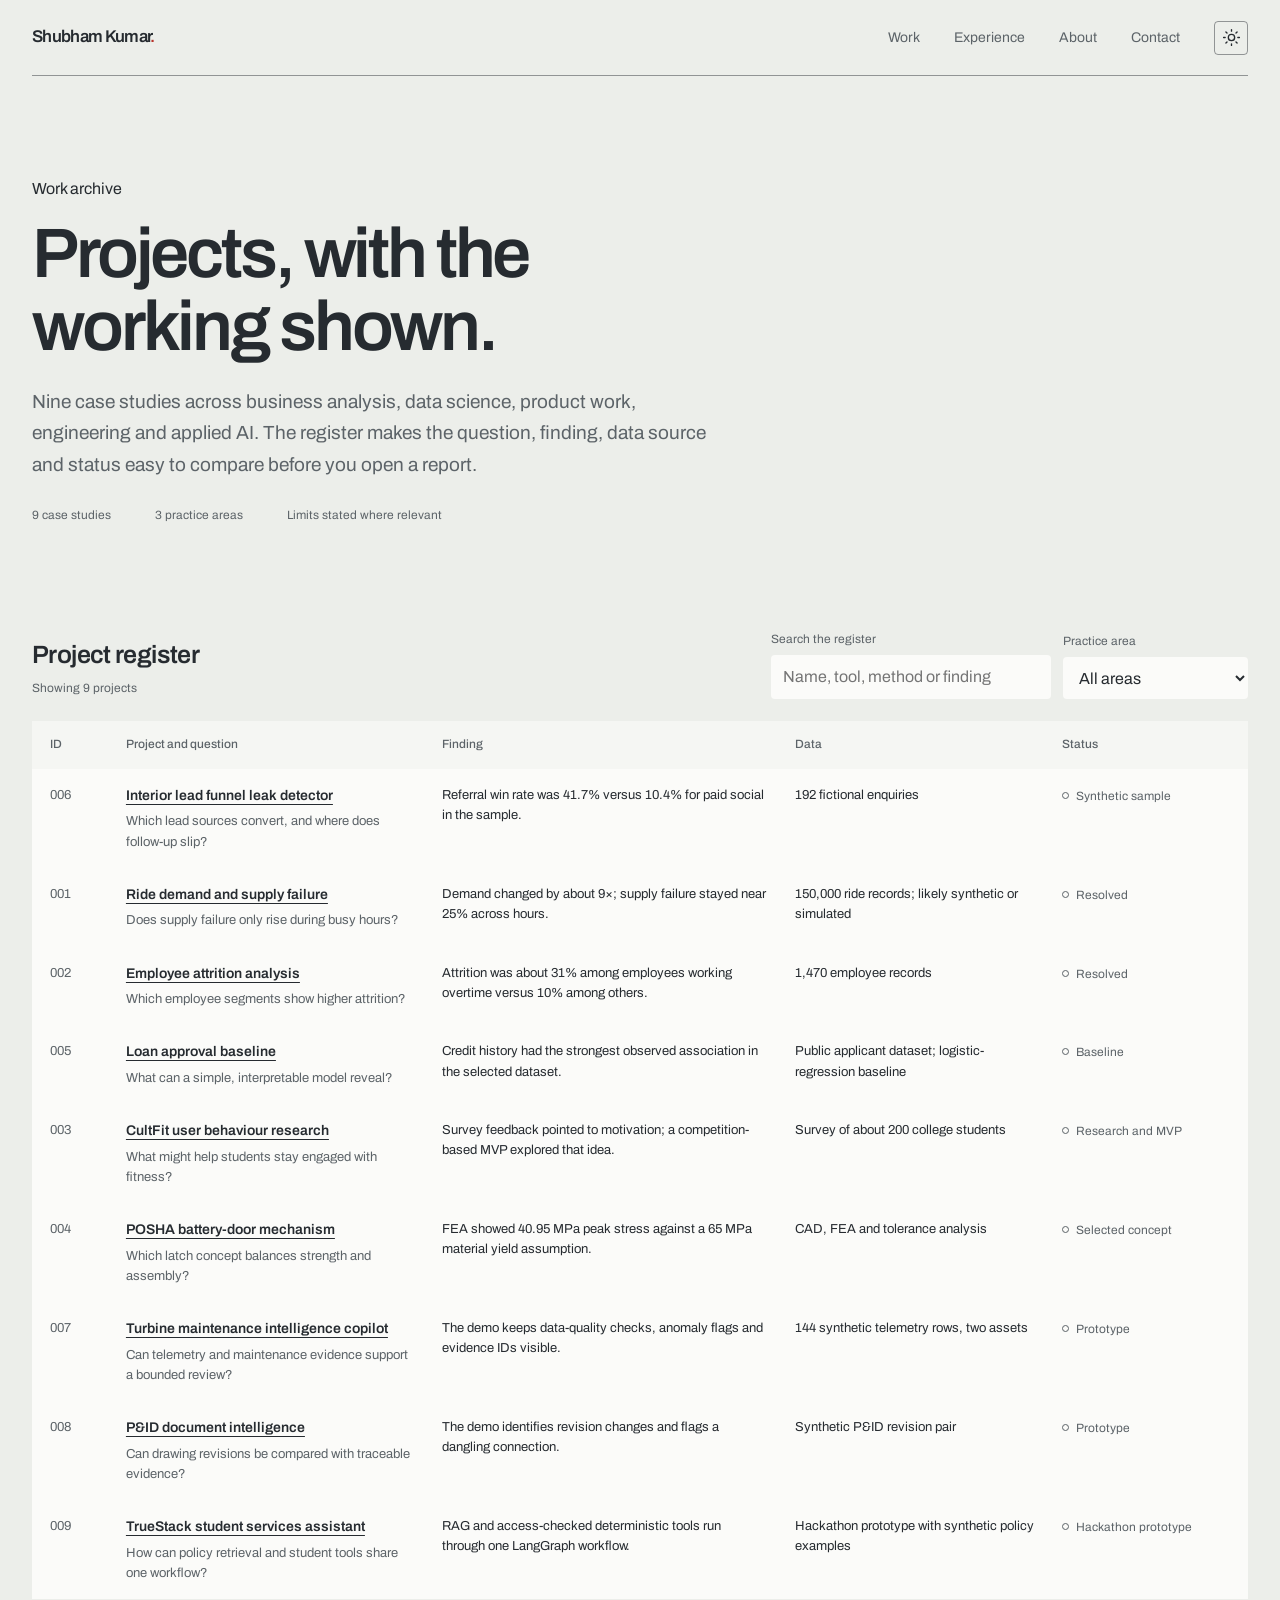
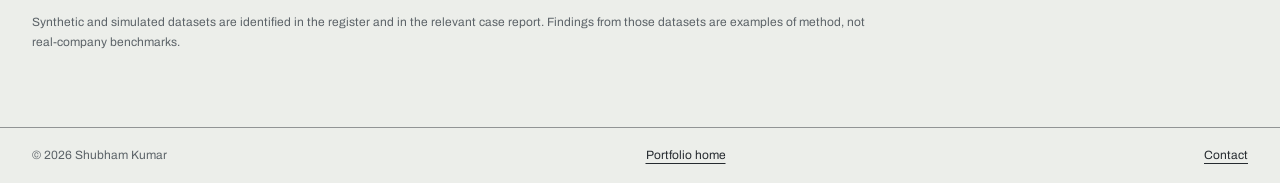
==== commit 733a575c: "Align archive navigation and typography with checked-sheet design" ====
--- a/projects/index.html
+++ b/projects/index.html
@@ -14,7 +14,7 @@
   <meta name="twitter:card" content="summary_large_image">
   <link rel="preconnect" href="https://fonts.googleapis.com">
   <link rel="preconnect" href="https://fonts.gstatic.com" crossorigin>
-  <link href="https://fonts.googleapis.com/css2?family=Archivo:wght@400;500;600;700&family=IBM+Plex+Mono:wght@400;500;600&display=swap" rel="stylesheet">
+  <link href="https://fonts.googleapis.com/css2?family=Archivo:wdth,wght@75..125,400..700&family=IBM+Plex+Mono:wght@400;500&display=swap" rel="stylesheet">
   <link rel="stylesheet" href="../style.css?v=checked-sheet-20261027">
   <link rel="stylesheet" href="projects.css?v=checked-sheet-20261027">
   <script type="application/ld+json">
@@ -23,11 +23,11 @@
 </head>
 <body class="archive-page" id="top">
   <a class="skip-link" href="#projectGrid">Skip to project register</a>
-  <header class="topbar">
-    <a class="wordmark" href="../index.html">Shubham Kumar <span>· DTU</span></a>
+  <header class="site-header">
+    <a class="wordmark" href="../index.html">Shubham Kumar<span class="wordmark-period">.</span></a>
     <nav aria-label="Main navigation">
-      <a href="../index.html">Home</a>
-      <a href="#projectGrid" aria-current="page">Work</a>
+      <a href="../index.html#work">Work</a>
+      <a href="../index.html#experience">Experience</a>
       <a href="../index.html#about">About</a>
       <a href="mailto:shubham1sure@gmail.com">Contact</a>
       <button class="theme-toggle" id="themeToggle" type="button" aria-label="Switch to dark theme" title="Switch theme">
--- a/projects/projects.css
+++ b/projects/projects.css
@@ -1,285 +1,62 @@
-html{scroll-snap-type:none}
-.projects-index-page{min-height:100vh}
-.projects-index-page .report-topbar{padding:14px max(24px,calc((100vw - 1240px)/2))}
-.projects-index-page .report-brand{letter-spacing:.06em}
-.projects-index-page .report-icon-btn{display:inline-flex}
-.projects-index-page .topbar-right{gap:10px}
-.work-main{position:relative;z-index:1}
-.work-hero{padding:96px 28px 62px;border-bottom:1px solid var(--report-line)}
-.work-hero-inner,.work-archive-inner{max-width:1180px;margin:0 auto}
-.work-kicker,.archive-eyebrow{display:flex;align-items:center;gap:10px;margin:0;color:var(--report-muted);font:600 10px var(--report-font-mono);letter-spacing:.12em}
-.work-kicker span{width:7px;height:7px;border-radius:50%;background:var(--report-ink)}
-.work-kicker b{color:var(--report-faint);font-weight:400}
-.work-heading-row{display:flex;align-items:end;justify-content:space-between;gap:34px;margin-top:23px}
-.work-heading-row h1{max-width:800px;font-size:clamp(52px,8vw,106px);line-height:.92;letter-spacing:-.075em;font-weight:600}
-.work-lede{max-width:680px;margin:24px 0 0;color:var(--report-muted);font-size:clamp(15px,1.6vw,18px);line-height:1.65}
-.work-back-link{flex:none;margin-bottom:8px;color:var(--report-muted);font:600 11px var(--report-font-mono);text-decoration:underline;text-underline-offset:5px}
-.work-back-link:hover{color:var(--report-ink)}
-.work-meta-row{display:flex;flex-wrap:wrap;gap:10px 30px;margin-top:42px;padding-top:15px;border-top:1px solid var(--report-line);color:var(--report-faint);font-size:9px;letter-spacing:.08em}
-.work-archive{padding:70px 28px 90px}
-.archive-heading{display:flex;align-items:end;justify-content:space-between;gap:24px;margin-bottom:25px}
-.archive-eyebrow{margin-bottom:10px;color:var(--report-faint)}
-.archive-heading h2{font-size:clamp(28px,4vw,42px);letter-spacing:-.06em;line-height:1}
-.result-count{margin:0;color:var(--report-muted);font-size:10px}
-.archive-controls{display:grid;gap:15px;margin-bottom:22px;padding:15px;border:1px solid var(--report-line);border-radius:9px;background:color-mix(in srgb,var(--report-surface) 60%,transparent)}
-.search-wrap{display:flex;align-items:center;gap:10px;min-height:46px;padding:0 12px;border:1px solid var(--report-line-strong);border-radius:6px;background:var(--report-bg)}
-.search-wrap svg{width:17px;height:17px;flex:none;color:var(--report-muted)}
-.search-wrap input{width:100%;min-width:0;border:0;outline:0;background:transparent;color:var(--report-ink);font:13px var(--report-font-sans)}
-.search-wrap input::placeholder{color:var(--report-faint)}
-.search-wrap kbd{flex:none;padding:3px 6px;border:1px solid var(--report-line);border-radius:4px;color:var(--report-faint);font:9px var(--report-font-mono)}
-.filter-pills{display:flex;flex-wrap:wrap;gap:7px}
-.filter-pill{display:flex;align-items:center;gap:8px;padding:8px 11px;border:1px solid var(--report-line);border-radius:5px;color:var(--report-muted);font:600 10px var(--report-font-mono);transition:background .18s ease,border-color .18s ease,color .18s ease}
-.filter-pill span{color:var(--report-faint);font-size:9px}
-.filter-pill:hover{border-color:var(--report-line-strong);color:var(--report-ink)}
-.filter-pill.is-active{border-color:var(--report-ink);background:var(--report-ink);color:var(--report-bg)}
-.filter-pill.is-active span{color:color-mix(in srgb,var(--report-bg) 65%,transparent)}
-.project-grid{display:grid;grid-template-columns:repeat(2,minmax(0,1fr));gap:16px;align-items:stretch}
-.project-card{display:flex;flex-direction:column;min-width:0;overflow:hidden;border:1px solid var(--report-line);border-radius:9px;background:color-mix(in srgb,var(--report-bg) 92%,var(--report-surface));transition:transform .25s var(--report-ease),border-color .25s ease,box-shadow .25s ease}
-.project-card:hover{transform:translateY(-4px);border-color:var(--report-line-strong);box-shadow:0 20px 45px -34px rgba(0,0,0,.32)}
-.project-card:focus-visible{outline:2px solid var(--report-ink);outline-offset:4px}
-.project-card[hidden]{display:none}
-.project-visual{position:relative;display:flex;flex-direction:column;justify-content:space-between;min-height:174px;padding:14px 16px;background:var(--report-surface);border-bottom:1px solid var(--report-line);overflow:hidden}
-.project-card-featured .project-visual{min-height:195px}
-.visual-top,.visual-bottom{position:relative;z-index:1;display:flex;justify-content:space-between;gap:12px;color:var(--report-faint);font-size:8px;letter-spacing:.08em}
-.visual-bottom{padding-top:8px;border-top:1px solid var(--report-line);color:var(--report-muted)}
-.turbine-visual svg{position:absolute;inset:46px 12px 32px;width:calc(100% - 24px);height:calc(100% - 78px);overflow:visible}
-.visual-gridline{fill:none;stroke:var(--report-line-strong);stroke-width:1;stroke-dasharray:3 5}
-.visual-line{fill:none;stroke-width:3;stroke-linecap:round;stroke-linejoin:round}
-.strong-line{stroke:var(--report-ink)}
-.faint-line{stroke:var(--report-faint);stroke-width:2;opacity:.5}
-.visual-point{fill:var(--report-bg);stroke:var(--report-ink);stroke-width:2}
-.visual-alert{fill:var(--report-bg);stroke:var(--report-ink);stroke-width:2}
-.live-dot{width:6px;height:6px;align-self:center;border-radius:50%;background:var(--report-ink);box-shadow:0 0 0 4px color-mix(in srgb,var(--report-ink) 12%,transparent)}
-.revision-label{padding:3px 6px;border:1px solid var(--report-line-strong);border-radius:3px;color:var(--report-ink)}
-.pid-mini-flow{display:flex;align-items:center;justify-content:center;gap:clamp(8px,2vw,22px);min-height:73px;color:var(--report-ink);font:600 10px var(--report-font-mono)}
-.pid-mini-flow>span,.pid-mini-flow>b{padding:9px 11px;border:1px solid var(--report-line-strong);border-radius:4px;background:var(--report-bg);font-weight:600}
-.pid-mini-flow>i{width:clamp(12px,4vw,42px);height:1px;background:var(--report-ink);position:relative}
-.pid-mini-flow>i::after{content:"";position:absolute;right:0;top:-3px;width:6px;height:6px;border-top:1px solid var(--report-ink);border-right:1px solid var(--report-ink);transform:rotate(45deg)}
-.pid-changes{display:flex;gap:8px;flex-wrap:wrap;color:var(--report-muted);font:9px var(--report-font-mono)}
-.pid-changes span{padding:4px 6px;border:1px solid var(--report-line);border-radius:3px;background:var(--report-bg)}
-.pid-changes b{color:var(--report-ink)}
-.chart-visual svg{position:absolute;inset:40px 14px 30px;width:calc(100% - 28px);height:calc(100% - 70px)}
-.coral-line{stroke:var(--report-faint);stroke-width:2;stroke-dasharray:4 5}
-.funnel-bars{display:grid;gap:5px;align-content:center;flex:1;padding:12px 0}
-.funnel-bars span{display:flex;justify-content:space-between;width:var(--bar);min-width:42%;padding:5px 8px;background:var(--report-bg);border-left:3px solid var(--report-ink);color:var(--report-muted);font:9px var(--report-font-mono)}
-.funnel-bars b{color:var(--report-ink)}
-.comparison-bars,.recall-bars{display:grid;gap:10px;align-content:center;flex:1;padding:13px 0}
-.comparison-bars span,.recall-bars span{display:grid;grid-template-columns:100px 1fr 36px;align-items:center;gap:8px;color:var(--report-muted);font:9px var(--report-font-mono)}
-.comparison-bars b,.recall-bars b{display:block;width:var(--bar);height:14px;min-width:24px;border-radius:2px;background:var(--report-ink);color:var(--report-bg);font:8px/14px var(--report-font-mono);text-align:right;padding-right:4px}
-.mechanism-diagram,.motivation-pulse{display:flex;align-items:center;justify-content:center;gap:10px;flex:1;color:var(--report-ink);font:600 9px var(--report-font-mono)}
-.mechanism-diagram>i,.motivation-pulse>i{position:relative;width:30px;height:1px;background:var(--report-ink)}
-.mechanism-diagram>i::after,.motivation-pulse>i::after{content:"";position:absolute;right:0;top:-3px;width:6px;height:6px;border-top:1px solid var(--report-ink);border-right:1px solid var(--report-ink);transform:rotate(45deg)}
-.mech-button,.mech-latch{padding:8px 9px;border:1px solid var(--report-line-strong);border-radius:4px;background:var(--report-bg)}
-.mechanism-diagram b,.motivation-pulse b{padding:11px 13px;border:1px solid var(--report-ink);border-radius:4px;background:var(--report-bg);font-weight:600}
-.motivation-pulse>span{padding:6px 8px;border:1px solid var(--report-line);border-radius:4px;background:var(--report-bg)}
-.project-card-body{display:flex;flex:1;flex-direction:column;min-width:0;padding:18px 19px 17px}
-.project-meta{display:flex;flex-wrap:wrap;align-items:flex-start;gap:7px 10px;min-width:0;color:var(--report-faint);font-size:8px;letter-spacing:.075em;line-height:1.45}
-.project-meta>span:first-child{flex:1 1 135px;min-width:0;overflow-wrap:anywhere}
-.project-status{flex:0 1 auto;max-width:100%;min-width:0;padding:3px 6px;border:1px solid var(--report-line);border-radius:3px;color:var(--report-muted);font-size:7px;white-space:normal;overflow-wrap:anywhere;line-height:1.35}
-.project-card h3{margin:15px 0 8px;font-size:clamp(17px,2vw,21px);line-height:1.14;letter-spacing:-.04em;overflow-wrap:anywhere;hyphens:auto}
-.project-card p{max-width:600px;margin:0;color:var(--report-muted);font-size:12px;line-height:1.6;overflow-wrap:anywhere}
-.project-card-foot{display:flex;justify-content:space-between;align-items:end;gap:12px;min-width:0;margin-top:auto;padding-top:18px}
-.project-tags{min-width:0}
-.project-open{max-width:100%;overflow-wrap:anywhere}
-.project-tags{display:flex;flex-wrap:wrap;gap:5px}
-.project-tags span{padding:4px 7px;border:1px solid var(--report-line);border-radius:20px;color:var(--report-muted);font:8px var(--report-font-mono)}
-.project-open{flex:none;color:var(--report-ink);font:600 9px var(--report-font-mono)}
-.project-open b{display:inline-block;transition:transform .18s ease}
-.project-card:hover .project-open b{transform:translate(2px,-2px)}
-.empty-state{margin-top:18px;padding:32px;border:1px dashed var(--report-line-strong);border-radius:8px;color:var(--report-muted);text-align:center;font-size:13px}
-.archive-note{max-width:850px;margin:25px 0 0;padding-top:15px;border-top:1px solid var(--report-line);color:var(--report-faint);font-size:11px;line-height:1.6}
-.work-footer{position:relative;z-index:1}
-.sr-only{position:absolute;width:1px;height:1px;padding:0;margin:-1px;overflow:hidden;clip:rect(0,0,0,0);white-space:nowrap;border:0}
-.projects-index-page .report-footer{max-width:none}
-@media(max-width:760px){.work-heading-row{align-items:flex-start;flex-direction:column}.work-back-link{margin:0}.project-grid{grid-template-columns:1fr}.project-card-featured .project-visual{min-height:175px}}
-@media(max-width:600px){.projects-index-page .report-topbar{padding:12px 16px}.projects-index-page .report-brand{font-size:9px}.work-hero{padding:62px 18px 38px}.work-heading-row{margin-top:19px;gap:20px}.work-heading-row h1{font-size:clamp(48px,14vw,72px)}.work-lede{margin-top:17px;font-size:14px}.work-meta-row{gap:9px 16px;margin-top:28px;font-size:8px}.work-archive{padding:45px 16px 60px}.archive-heading{align-items:flex-start}.archive-controls{padding:11px}.filter-pills{gap:6px}.filter-pill{padding:7px 8px;font-size:9px}.filter-pill span{display:none}.project-visual{min-height:160px}.project-card-body{padding:16px}.project-card-foot{align-items:flex-start;flex-direction:column}.comparison-bars span,.recall-bars span{grid-template-columns:88px 1fr 34px}}
-@media(prefers-reduced-motion:reduce){.project-card,.project-open b{transition:none}}
-
-.projects-index-page .project-card.reveal{opacity:0;transform:translateY(22px);transition:opacity .65s var(--report-ease),transform .65s var(--report-ease),border-color .25s ease,box-shadow .25s ease}
-.projects-index-page .project-card.reveal.is-visible{opacity:1;transform:none}
-.projects-index-page .project-card.reveal.is-visible:hover{transform:translateY(-4px)}
-.projects-index-page .project-card:nth-child(1){transition-delay:0ms}.projects-index-page .project-card:nth-child(2){transition-delay:60ms}.projects-index-page .project-card:nth-child(3){transition-delay:120ms}.projects-index-page .project-card:nth-child(4){transition-delay:180ms}
-.projects-index-page .project-card:nth-child(n+5){transition-delay:0ms}
-@media(prefers-reduced-motion:reduce){.projects-index-page .project-card.reveal{opacity:1;transform:none}}
-
-
-/* Lightweight mode: keep all project information visible without scroll-reveal motion. */
-html.performance-lite .projects-index-page .project-card.reveal{opacity:1;transform:none;transition:none}
-html.performance-lite .project-card,html.performance-lite .project-card *{transition-duration:.01ms!important}
-html.performance-lite .project-card:hover{transform:none;box-shadow:none}
-html.performance-lite .spotlight-card::before{display:none}
-
-
-/* VISUAL POLISH PASS — cleaner card hierarchy and less decorative movement. */
-.projects-index-page .project-grid{gap:18px}
-.projects-index-page .project-card{border-radius:8px;box-shadow:none}
-.projects-index-page .project-card:hover{transform:translateY(-2px);box-shadow:none;border-color:var(--report-line-strong)}
-.projects-index-page .project-visual{min-height:168px;padding:13px 15px}
-.projects-index-page .project-card-featured .project-visual{min-height:178px}
-.projects-index-page .project-card-body{padding:20px}
-.projects-index-page .project-meta{font-size:9px;letter-spacing:.06em}
-.projects-index-page .project-status{font-size:8px;line-height:1.4}
-.projects-index-page .project-card h3{font-size:clamp(18px,1.65vw,22px);line-height:1.22;letter-spacing:-.035em;margin:14px 0 9px}
-.projects-index-page .project-card p{font-size:13px;line-height:1.65}
-.projects-index-page .project-tags{gap:6px}
-.projects-index-page .project-tags span{font-size:9px;padding:5px 8px}
-.projects-index-page .project-open{font-size:10px}
-.projects-index-page .filter-pills{gap:8px}
-.projects-index-page .filter-pill{min-height:40px;padding:9px 12px}
-.projects-index-page .work-hero{padding-top:80px;padding-bottom:54px}
-.projects-index-page .work-archive{padding-top:56px;padding-bottom:76px}
-.projects-index-page .work-lede{max-width:64ch;font-size:16px;line-height:1.65}
-.projects-index-page .archive-controls{gap:12px;padding:14px}
-.projects-index-page .search-wrap{min-height:48px}
-.projects-index-page .search-wrap input{font-size:14px}
-.projects-index-page .project-card.reveal{opacity:1;transform:none;transition:transform .2s ease,border-color .2s ease}
-.projects-index-page.motion-ready .project-card.reveal:not(.is-visible){opacity:0;transform:translateY(12px)}
-.projects-index-page.motion-ready .project-card.reveal.is-visible{opacity:1;transform:none}
-html.performance-lite .projects-index-page .project-card.reveal{opacity:1;transform:none;transition:none}
-html.performance-lite .projects-index-page .project-card:hover{transform:none;box-shadow:none}
-@media(max-width:760px){
-  .projects-index-page .work-hero{padding-top:62px;padding-bottom:40px}
-  .projects-index-page .work-archive{padding-top:44px;padding-bottom:58px}
-  .projects-index-page .project-card-body{padding:17px}
-  .projects-index-page .project-card h3{font-size:20px}
-  .projects-index-page .project-card p{font-size:13px}
+/* The project archive uses the same checked-sheet system as the home page. */
+.archive-main { padding-bottom: 74px; }
+.archive-hero {
+  padding: clamp(52px, 8vw, 100px) 0 clamp(38px, 5vw, 62px);
+  border-bottom: 1px solid var(--line);
 }
-@media(pointer:coarse){
-  .projects-index-page .project-card:hover{transform:none;box-shadow:none}
-  .projects-index-page .spotlight-card::before{display:none}
+.archive-hero h1 {
+  max-width: 830px; margin: 0; font-size: clamp(42px, 6vw, 70px);
+  line-height: 1.04; letter-spacing: -.045em; font-weight: 600; text-wrap: balance;
 }
-@media(prefers-reduced-motion:reduce){
-  .projects-index-page .project-card,.projects-index-page .project-card.reveal{transition:none;opacity:1;transform:none}
+.archive-hero > p:not(.small-label) {
+  max-width: 700px; margin: 22px 0 0; color: var(--pencil);
+  font-size: clamp(16px, 1.6vw, 19px); line-height: 1.65;
 }
-
-
-/* EDITORIAL DATA STUDIO — archive-specific hierarchy and responsive polish */
-.projects-index-page .report-topbar{
-  padding:15px max(24px,calc((100vw - 1180px)/2));
-  background:color-mix(in srgb,var(--report-bg) 94%,transparent);
-  border-bottom:1px solid var(--report-line)
+.archive-meta { display: flex; flex-wrap: wrap; gap: 22px; margin-top: 26px; color: var(--pencil); font-size: 12px; }
+.archive-meta span + span { padding-left: 22px; border-left: 1px solid var(--line); }
+.archive-section { padding-top: 42px; }
+.archive-controls { display: flex; align-items: end; justify-content: space-between; gap: 24px; margin-bottom: 22px; }
+.archive-controls h2 { margin: 0; font-size: 25px; font-weight: 600; letter-spacing: -.025em; }
+.archive-controls p { margin: 4px 0 0; color: var(--pencil); font-size: 12px; }
+.archive-tools { display: flex; align-items: end; gap: 12px; }
+.search-control, .filter-control { display: grid; gap: 5px; }
+.search-control > span, .filter-control > span { color: var(--pencil); font-size: 12px; }
+.search-control input, .filter-control select {
+  min-height: 42px; width: min(280px, 30vw); padding: 9px 12px; border: 1px solid var(--line);
+  border-radius: 4px; background: var(--sheet); color: var(--ink); font: 13px var(--font-sans);
 }
-.projects-index-page .report-topbar::after{display:none}
-.projects-index-page .report-brand{font-size:10px;letter-spacing:.1em}
-.projects-index-page .report-brand i{background:var(--report-coral)}
-.projects-index-page .report-top-link,.projects-index-page .report-icon-btn{
-  min-height:42px;border-radius:9px;padding:0 12px
+.filter-control select { width: 185px; }
+.archive-table-wrap { overflow-x: auto; border: 1px solid var(--line); background: var(--sheet); }
+.archive-table { width: 100%; min-width: 920px; border-collapse: collapse; text-align: left; }
+.archive-table caption { position: absolute; width: 1px; height: 1px; overflow: hidden; clip: rect(0,0,0,0); white-space: nowrap; }
+.archive-table th {
+  padding: 14px; color: var(--pencil); font-size: 12px; font-weight: 500; text-align: left;
+  border-bottom: 1px solid var(--line); background: color-mix(in srgb, var(--desk) 42%, var(--sheet));
 }
-.projects-index-page .work-hero{
-  padding:clamp(64px,9vw,104px) 28px 56px;
-  background:var(--report-bg);border-bottom:1px solid var(--report-line)
+.archive-table td { padding: 16px 14px; font-size: 13px; line-height: 1.55; vertical-align: top; border-bottom: 1px solid var(--line-soft); }
+.archive-table tbody tr:last-child td { border-bottom: 0; }
+.archive-table tbody tr:hover { background: color-mix(in srgb, var(--desk) 42%, var(--sheet)); }
+.archive-table th:first-child, .archive-table td:first-child { width: 60px; padding-left: 18px; }
+.archive-table th:nth-child(2) { width: 26%; }
+.archive-table th:nth-child(3) { width: 29%; }
+.archive-table th:nth-child(4) { width: 22%; }
+.archive-table th:nth-child(5) { width: 150px; }
+.archive-id { color: var(--pencil); font-size: 12px; }
+.archive-project-title { font-size: 14px; font-weight: 600; text-decoration-color: var(--line); text-underline-offset: 4px; }
+.archive-project-title:hover { text-decoration-color: var(--redline); }
+.archive-table td p { margin: 5px 0 0; color: var(--pencil); }
+.empty-state { margin: 16px 0 0; padding: 20px; background: var(--sheet); border: 1px solid var(--line); color: var(--pencil); }
+.archive-footnote { max-width: 840px; margin: 14px 0 0; color: var(--pencil); font-size: 12px; }
+@media (max-width: 850px) {
+  .archive-controls { display: block; }
+  .archive-tools { margin-top: 18px; }
+  .search-control { flex: 1; }
+  .search-control input { width: 100%; }
 }
-.projects-index-page .work-heading-row{align-items:flex-end;gap:40px;margin-top:28px}
-.projects-index-page .work-heading-row h1{
-  max-width:760px;font-size:clamp(52px,8vw,96px);
-  line-height:.94;letter-spacing:-.075em;font-weight:650
-}
-.projects-index-page .work-lede{
-  max-width:62ch;margin-top:22px;font-size:16px;line-height:1.7
-}
-.projects-index-page .work-back-link{
-  padding:12px 0;color:var(--report-coral);font-family:var(--report-font-sans);
-  font-size:12px;text-decoration:none;border-bottom:1px solid var(--report-coral)
-}
-.projects-index-page .work-meta-row{
-  margin-top:36px;padding-top:16px;color:var(--report-muted);
-  border-top:1px solid var(--report-line);font-size:10px
-}
-.projects-index-page .work-archive{padding:clamp(44px,6vw,72px) 28px 100px}
-.projects-index-page .archive-heading{align-items:flex-end;margin-bottom:26px}
-.projects-index-page .archive-eyebrow{color:var(--report-coral);font-size:10px}
-.projects-index-page .archive-heading h2{
-  font-size:clamp(30px,4vw,44px);letter-spacing:-.06em
-}
-.projects-index-page .result-count{
-  padding:8px 10px;border:1px solid var(--report-line);border-radius:7px;
-  font-size:10px;background:var(--report-bg)
-}
-.projects-index-page .archive-controls{
-  position:relative;gap:13px;margin-bottom:24px;padding:13px;
-  border:1px solid var(--report-line);border-radius:13px;
-  background:var(--report-surface);box-shadow:none
-}
-.projects-index-page .search-wrap{
-  min-height:50px;border:1px solid var(--report-line-strong);
-  border-radius:9px;background:var(--report-bg);padding:0 14px
-}
-.projects-index-page .search-wrap:focus-within{
-  outline:2px solid var(--report-coral);outline-offset:2px
-}
-.projects-index-page .search-wrap input{font-size:14px}
-.projects-index-page .filter-pills{gap:7px}
-.projects-index-page .filter-pill{
-  min-height:42px;padding:9px 12px;border-radius:8px;font-size:11px;
-  background:var(--report-bg);border-color:var(--report-line);color:var(--report-muted)
-}
-.projects-index-page .filter-pill span{font-size:10px;color:var(--report-faint)}
-.projects-index-page .filter-pill.is-active{
-  background:var(--report-ink);border-color:var(--report-ink);color:var(--report-bg)
-}
-.projects-index-page .filter-pill.is-active span{color:var(--report-bg)}
-.projects-index-page .project-grid{gap:18px}
-.projects-index-page .project-card{
-  border:1px solid var(--report-line);border-radius:14px;
-  background:var(--report-bg);box-shadow:none
-}
-.projects-index-page .project-visual{
-  min-height:185px;padding:17px 18px;background:var(--report-surface);
-  border-bottom:1px solid var(--report-line)
-}
-.projects-index-page .project-card-featured .project-visual{min-height:200px}
-.projects-index-page .visual-top,.projects-index-page .visual-bottom{
-  font-size:9px;letter-spacing:.08em;color:var(--report-muted)
-}
-.projects-index-page .visual-bottom{color:var(--report-ink)}
-.projects-index-page .project-card-body{padding:22px 21px 20px}
-.projects-index-page .project-meta{font-size:9px;color:var(--report-muted);letter-spacing:.065em}
-.projects-index-page .project-status{
-  padding:4px 7px;border-radius:5px;font-size:8px;
-  border-color:var(--report-line);background:var(--report-surface)
-}
-.projects-index-page .project-card h3{
-  margin:15px 0 10px;font-size:clamp(19px,2vw,24px);
-  line-height:1.18;letter-spacing:-.045em;font-weight:650
-}
-.projects-index-page .project-card p{font-size:14px;line-height:1.68;color:var(--report-muted)}
-.projects-index-page .project-card-foot{
-  align-items:flex-end;flex-wrap:wrap;gap:12px;margin-top:22px;padding-top:15px;
-  border-top:1px solid var(--report-line)
-}
-.projects-index-page .project-tags{gap:6px}
-.projects-index-page .project-tags span{
-  padding:5px 8px;border-radius:6px;background:var(--report-surface);
-  border-color:transparent;font:10px var(--report-font-sans);color:var(--report-muted)
-}
-.projects-index-page .project-open{font:600 11px var(--report-font-sans);color:var(--report-coral)}
-.projects-index-page .archive-note{
-  max-width:80ch;margin:28px 0 0;padding:15px 17px;
-  border-left:3px solid var(--report-coral);background:var(--report-surface);
-  color:var(--report-muted);font-size:12px;line-height:1.65
-}
-.projects-index-page .report-footer{padding-bottom:108px}
-@media(hover:hover) and (pointer:fine){
-  .projects-index-page .project-card:hover{
-    transform:translateY(-2px);border-color:var(--report-line-strong);
-    box-shadow:0 12px 32px rgba(28,35,29,.07)
-  }
-  .projects-index-page .filter-pill:hover{border-color:var(--report-line-strong)}
-}
-@media(max-width:760px){
-  .projects-index-page .work-hero{padding:60px 20px 40px}
-  .projects-index-page .work-heading-row{gap:20px}
-  .projects-index-page .work-heading-row h1{font-size:clamp(47px,13vw,72px)}
-  .projects-index-page .work-lede{font-size:15px}
-  .projects-index-page .work-archive{padding:42px 20px 76px}
-  .projects-index-page .project-grid{grid-template-columns:1fr;gap:14px}
-  .projects-index-page .project-card-body{padding:20px}
-  .projects-index-page .project-card h3{font-size:22px}
-  .projects-index-page .project-card p{font-size:14px}
-  .projects-index-page .archive-controls{padding:10px}
-  .projects-index-page .filter-pills{display:flex;flex-wrap:nowrap;overflow-x:auto;padding:2px 1px 5px}
-  .projects-index-page .filter-pill{flex:none;white-space:nowrap}
-}
-@media(prefers-reduced-motion:reduce){
-  .projects-index-page .project-card,.projects-index-page .project-open b{transition:none!important}
-}
+@media (max-width: 560px) {
+  .archive-meta { gap: 9px 14px; }
+  .archive-meta span + span { border-left: 0; padding-left: 0; }
+  .archive-tools { align-items: stretch; flex-direction: column; }
+  .filter-control select { width: 100%; }
+  .search-control input { width: 100%; }
+}
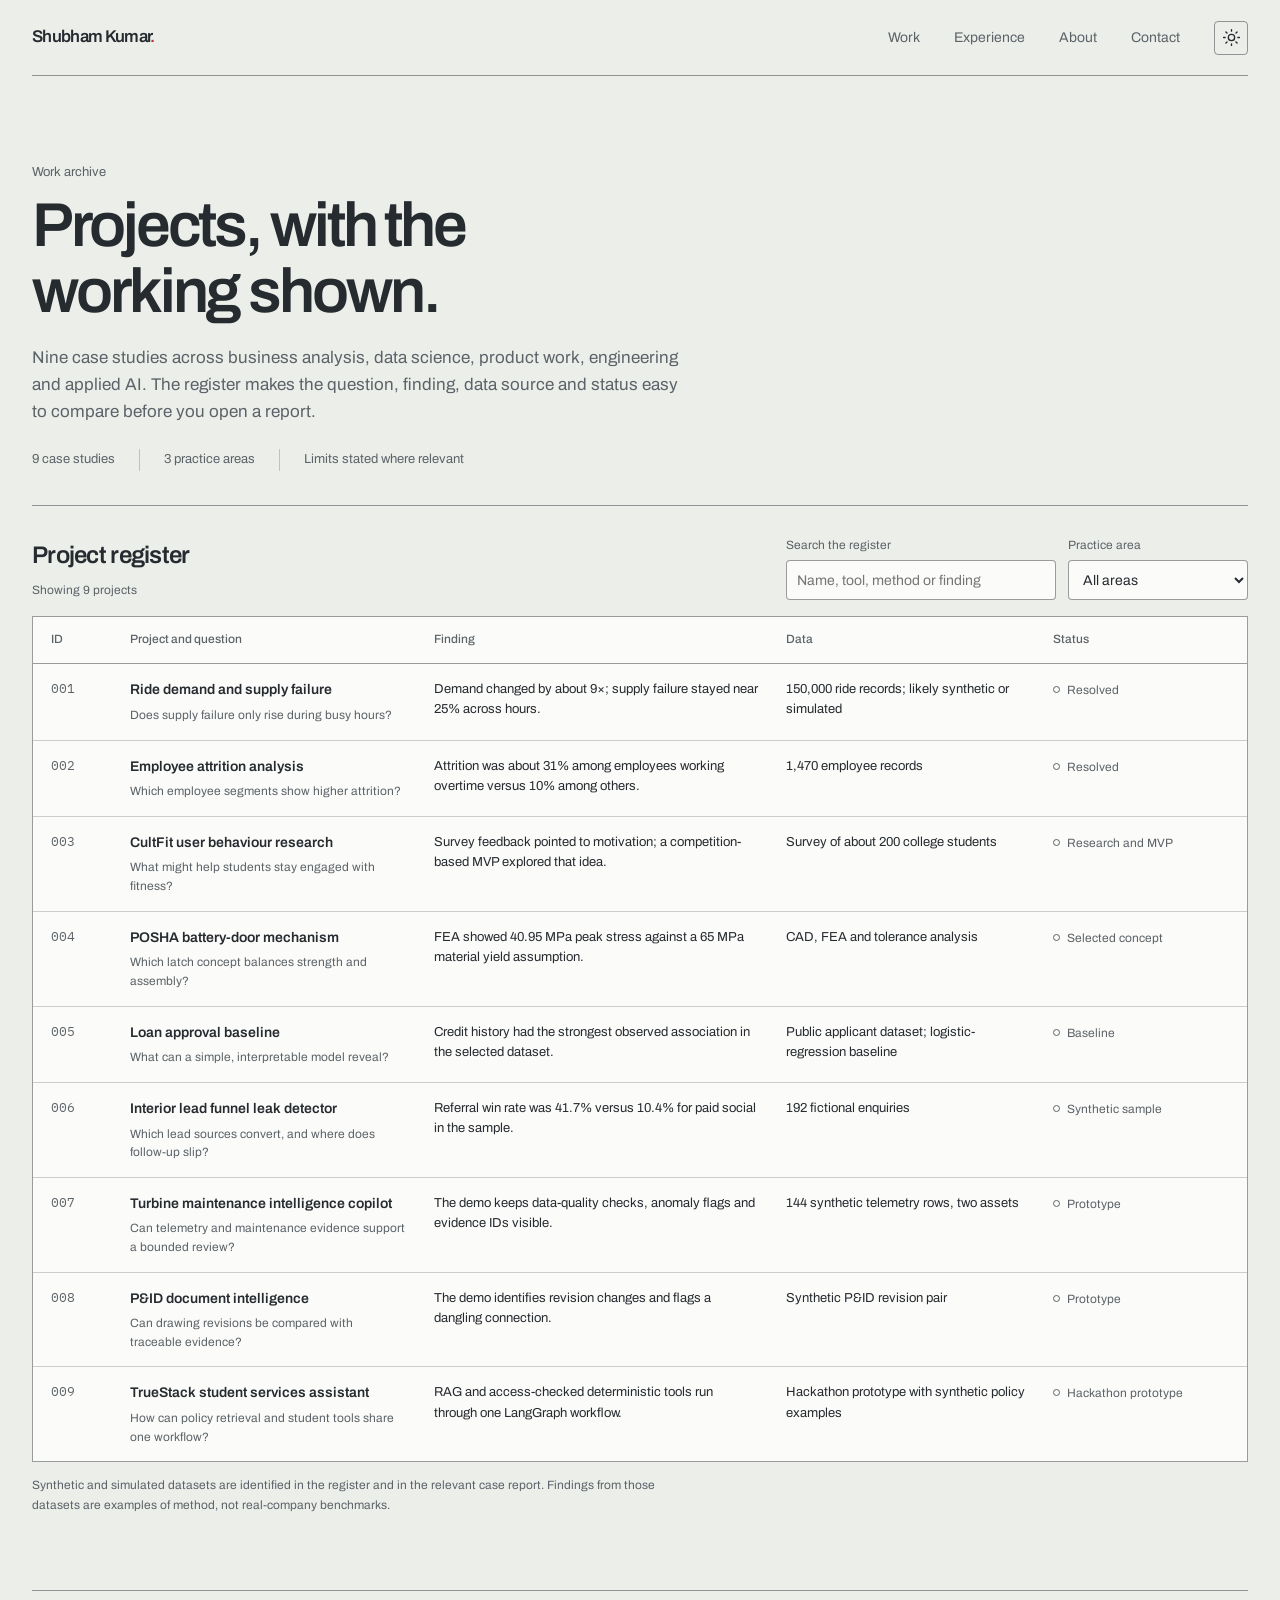
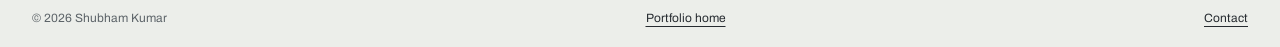
==== commit fb52ee89: "Sort the project register by case ID" ====
--- a/projects/index.html
+++ b/projects/index.html
@@ -65,39 +65,39 @@
           <caption>Case studies, with each project linked to its report.</caption>
           <thead><tr><th scope="col">ID</th><th scope="col">Project and question</th><th scope="col">Finding</th><th scope="col">Data</th><th scope="col">Status</th></tr></thead>
           <tbody>
-            <tr data-category="analytics" data-search="interior lead funnel leak detector sql python power bi conversion referral paid social sla synthetic home interior leads">
+<tr data-category="analytics" data-search="uber ride demand supply failure time series operations python sql hourly rides synthetic simulated ncr">
+              <td class="mono archive-id">001</td><td><a href="uber-ride-demand/" class="archive-project-title">Ride demand and supply failure</a><p>Does supply failure only rise during busy hours?</p></td>
+              <td>Demand changed by about 9×; supply failure stayed near 25% across hours.</td><td>150,000 ride records; likely synthetic or simulated</td><td><span class="status"><i></i>Resolved</span></td>
+            </tr>
+<tr data-category="analytics" data-search="hr employee attrition overtime logistic regression random forest python scikit learn dashboard 1470">
+              <td class="mono archive-id">002</td><td><a href="hr-employee-attrition/" class="archive-project-title">Employee attrition analysis</a><p>Which employee segments show higher attrition?</p></td>
+              <td>Attrition was about 31% among employees working overtime versus 10% among others.</td><td>1,470 employee records</td><td><span class="status"><i></i>Resolved</span></td>
+            </tr>
+<tr data-category="product-design" data-search="cultfit user behaviour fitness survey college students motivation competition leaderboard thunkable mvp">
+              <td class="mono archive-id">003</td><td><a href="cultfit-user-behavior/" class="archive-project-title">CultFit user behaviour research</a><p>What might help students stay engaged with fitness?</p></td>
+              <td>Survey feedback pointed to motivation; a competition-based MVP explored that idea.</td><td>Survey of about 200 college students</td><td><span class="status"><i></i>Research and MVP</span></td>
+            </tr>
+<tr data-category="product-design" data-search="posha battery door latching mechanism fusion 360 fea fatigue tolerance design for manufacture">
+              <td class="mono archive-id">004</td><td><a href="posha-battery-door/" class="archive-project-title">POSHA battery-door mechanism</a><p>Which latch concept balances strength and assembly?</p></td>
+              <td>FEA showed 40.95 MPa peak stress against a 65 MPa material yield assumption.</td><td>CAD, FEA and tolerance analysis</td><td><span class="status"><i></i>Selected concept</span></td>
+            </tr>
+<tr data-category="analytics" data-search="loan approval credit history logistic regression accuracy recall python pandas baseline public dataset">
+              <td class="mono archive-id">005</td><td><a href="loan-approval/" class="archive-project-title">Loan approval baseline</a><p>What can a simple, interpretable model reveal?</p></td>
+              <td>Credit history had the strongest observed association in the selected dataset.</td><td>Public applicant dataset; logistic-regression baseline</td><td><span class="status"><i></i>Baseline</span></td>
+            </tr>
+<tr data-category="analytics" data-search="interior lead funnel leak detector sql python power bi conversion referral paid social sla synthetic home interior leads">
               <td class="mono archive-id">006</td><td><a href="interior-lead-funnel/" class="archive-project-title">Interior lead funnel leak detector</a><p>Which lead sources convert, and where does follow-up slip?</p></td>
               <td>Referral win rate was 41.7% versus 10.4% for paid social in the sample.</td><td>192 fictional enquiries</td><td><span class="status"><i></i>Synthetic sample</span></td>
             </tr>
-            <tr data-category="analytics" data-search="uber ride demand supply failure time series operations python sql hourly rides synthetic simulated ncr">
-              <td class="mono archive-id">001</td><td><a href="uber-ride-demand/" class="archive-project-title">Ride demand and supply failure</a><p>Does supply failure only rise during busy hours?</p></td>
-              <td>Demand changed by about 9×; supply failure stayed near 25% across hours.</td><td>150,000 ride records; likely synthetic or simulated</td><td><span class="status"><i></i>Resolved</span></td>
-            </tr>
-            <tr data-category="analytics" data-search="hr employee attrition overtime logistic regression random forest python scikit learn dashboard 1470">
-              <td class="mono archive-id">002</td><td><a href="hr-employee-attrition/" class="archive-project-title">Employee attrition analysis</a><p>Which employee segments show higher attrition?</p></td>
-              <td>Attrition was about 31% among employees working overtime versus 10% among others.</td><td>1,470 employee records</td><td><span class="status"><i></i>Resolved</span></td>
-            </tr>
-            <tr data-category="analytics" data-search="loan approval credit history logistic regression accuracy recall python pandas baseline public dataset">
-              <td class="mono archive-id">005</td><td><a href="loan-approval/" class="archive-project-title">Loan approval baseline</a><p>What can a simple, interpretable model reveal?</p></td>
-              <td>Credit history had the strongest observed association in the selected dataset.</td><td>Public applicant dataset; logistic-regression baseline</td><td><span class="status"><i></i>Baseline</span></td>
-            </tr>
-            <tr data-category="product-design" data-search="cultfit user behaviour fitness survey college students motivation competition leaderboard thunkable mvp">
-              <td class="mono archive-id">003</td><td><a href="cultfit-user-behavior/" class="archive-project-title">CultFit user behaviour research</a><p>What might help students stay engaged with fitness?</p></td>
-              <td>Survey feedback pointed to motivation; a competition-based MVP explored that idea.</td><td>Survey of about 200 college students</td><td><span class="status"><i></i>Research and MVP</span></td>
-            </tr>
-            <tr data-category="product-design" data-search="posha battery door latching mechanism fusion 360 fea fatigue tolerance design for manufacture">
-              <td class="mono archive-id">004</td><td><a href="posha-battery-door/" class="archive-project-title">POSHA battery-door mechanism</a><p>Which latch concept balances strength and assembly?</p></td>
-              <td>FEA showed 40.95 MPa peak stress against a 65 MPa material yield assumption.</td><td>CAD, FEA and tolerance analysis</td><td><span class="status"><i></i>Selected concept</span></td>
-            </tr>
-            <tr data-category="engineering-ai" data-search="turbine maintenance intelligence copilot telemetry anomaly detection fastapi evidence review synthetic data">
+<tr data-category="engineering-ai" data-search="turbine maintenance intelligence copilot telemetry anomaly detection fastapi evidence review synthetic data">
               <td class="mono archive-id">007</td><td><a href="turbine-maintenance-copilot/" class="archive-project-title">Turbine maintenance intelligence copilot</a><p>Can telemetry and maintenance evidence support a bounded review?</p></td>
               <td>The demo keeps data-quality checks, anomaly flags and evidence IDs visible.</td><td>144 synthetic telemetry rows, two assets</td><td><span class="status"><i></i>Prototype</span></td>
             </tr>
-            <tr data-category="engineering-ai" data-search="pid engineering document intelligence revision compare graph validation evidence synthetic drawings">
+<tr data-category="engineering-ai" data-search="pid engineering document intelligence revision compare graph validation evidence synthetic drawings">
               <td class="mono archive-id">008</td><td><a href="pid-engineering-document-intelligence/" class="archive-project-title">P&amp;ID document intelligence</a><p>Can drawing revisions be compared with traceable evidence?</p></td>
               <td>The demo identifies revision changes and flags a dangling connection.</td><td>Synthetic P&amp;ID revision pair</td><td><span class="status"><i></i>Prototype</span></td>
             </tr>
-            <tr data-category="engineering-ai" data-search="truestack student services ai assistant fastapi langgraph rag sqlite hackathon synthetic policy">
+<tr data-category="engineering-ai" data-search="truestack student services ai assistant fastapi langgraph rag sqlite hackathon synthetic policy">
               <td class="mono archive-id">009</td><td><a href="truestack-ai-assistant/" class="archive-project-title">TrueStack student services assistant</a><p>How can policy retrieval and student tools share one workflow?</p></td>
               <td>RAG and access-checked deterministic tools run through one LangGraph workflow.</td><td>Hackathon prototype with synthetic policy examples</td><td><span class="status"><i></i>Hackathon prototype</span></td>
             </tr>
--- a/style.css
+++ b/style.css
@@ -193,3 +193,23 @@
   .contact-section { grid-template-columns: 1fr; padding: 48px 0; gap: 24px; }
   .site-footer { align-items: flex-start; flex-direction: column; padding: 18px 16px; }
 }
+
+
+/* Paired case sheets: each keeps its natural content height. */
+.sheet-pair { display: grid; grid-template-columns: repeat(2, minmax(0, 1fr)); align-items: start; gap: 14px; }
+.mini-sheet { min-width: 0; }
+.mini-sheet-main { padding: 24px clamp(18px, 2.5vw, 28px) 0; }
+.mini-sheet-main > h3 { margin: 0 0 15px; font-size: clamp(21px, 2.3vw, 27px); font-weight: 600; letter-spacing: -.03em; line-height: 1.2; }
+.mini-sheet-fields { display: grid; grid-template-columns: 1fr 1fr; column-gap: 24px; }
+.mini-sheet .sheet-field, .mini-sheet .sheet-field:nth-child(3n) { margin: 0; padding: 16px 0; }
+.mini-sheet .sheet-field h4 { margin: 0 0 7px; font-size: 13px; font-weight: 600; }
+.mini-sheet .sheet-field p { font-size: 13px; }
+.mini-sheet .mini-finding h4 { color: var(--redline); }
+.mini-sheet .finding-mark { right: 0; bottom: 8px; }
+.mini-title-block { display: flex; flex-wrap: wrap; align-items: center; justify-content: space-between; gap: 12px; margin: 22px clamp(18px, 2.5vw, 28px) 0; padding: 14px 0 18px; border-top: 1px solid var(--line); }
+.mini-title-block span { color: var(--pencil); font-size: 12px; }
+.mini-title-block strong { font-size: 12px; font-weight: 500; }
+.mini-title-block a { font-size: 13px; font-weight: 600; text-underline-offset: 4px; }
+.mini-title-block a:hover { text-decoration-color: var(--redline); }
+@media (max-width: 800px) { .sheet-pair { grid-template-columns: 1fr; } }
+@media (max-width: 560px) { .mini-sheet-fields { grid-template-columns: 1fr; } }
--- a/projects/projects.css
+++ b/projects/projects.css
@@ -1,62 +1,54 @@
-/* The project archive uses the same checked-sheet system as the home page. */
-.archive-main { padding-bottom: 74px; }
-.archive-hero {
-  padding: clamp(52px, 8vw, 100px) 0 clamp(38px, 5vw, 62px);
-  border-bottom: 1px solid var(--line);
+/* Project archive uses the same checked-sheet system as the home page. */
+.archive-main { padding-top: 0; padding-bottom: 74px; }
+.archive-hero { padding: clamp(50px,7vw,86px) 0 34px; border-bottom: 1px solid var(--hairline-strong); }
+.archive-hero .small-label { margin: 0 0 10px; color: var(--pencil); font-size: 13px; }
+.archive-hero h1 { max-width: 16ch; margin: 0; font-size: clamp(38px,5.5vw,62px); line-height: 1.05; letter-spacing: -.05em; font-weight: 600; }
+.archive-hero > p:not(.small-label) { max-width: 66ch; margin: 20px 0 0; color: var(--pencil); font-size: 17px; line-height: 1.6; }
+.archive-meta { display:flex; flex-wrap:wrap; gap: 9px 24px; margin-top: 24px; color:var(--pencil); font-size:13px; }
+.archive-meta span + span { padding-left: 24px; border-left:1px solid var(--hairline); }
+.archive-section { padding-top: 30px; }
+.archive-controls { display:flex; justify-content:space-between; align-items:end; gap:24px; margin-bottom:16px; }
+.archive-controls h2 { margin:0; font-size:24px; font-weight:600; letter-spacing:-.03em; }
+.archive-controls p { margin:5px 0 0; color:var(--pencil); font-size:12px; }
+.archive-tools { display:flex; align-items:end; gap:12px; }
+.search-control,.filter-control { display:grid; gap:5px; }
+.search-control>span,.filter-control>span { color:var(--pencil); font-size:12px; }
+.search-control input,.filter-control select { min-height:40px; width:min(270px,30vw); padding:8px 10px; border:1px solid var(--hairline-strong); border-radius:4px; background:var(--sheet); color:var(--ink); font:14px var(--sans); }
+.filter-control select { width:180px; }
+.archive-table-wrap { overflow:auto; border:1px solid var(--hairline-strong); background:var(--sheet); }
+.archive-table { width:100%; min-width:930px; border-collapse:collapse; table-layout:fixed; text-align:left; }
+.archive-table caption { position:absolute; width:1px; height:1px; overflow:hidden; clip:rect(0,0,0,0); white-space:nowrap; }
+.archive-table th { padding:13px 14px; color:var(--pencil); font-size:12px; font-weight:500; text-align:left; border-bottom:1px solid var(--hairline-strong); background:var(--sheet); }
+.archive-table td { padding:15px 14px; font-size:13px; line-height:1.55; vertical-align:top; border-bottom:1px solid var(--hairline); }
+.archive-table tbody tr:last-child td { border-bottom:0; }
+.archive-table tbody tr:hover { background:color-mix(in srgb,var(--desk) 35%,var(--sheet)); }
+.archive-table th:first-child,.archive-table td:first-child { width:60px; padding-left:18px; }
+.archive-table th:nth-child(2) { width:25%; }
+.archive-table th:nth-child(3) { width:29%; }
+.archive-table th:nth-child(4) { width:22%; }
+.archive-table th:nth-child(5) { width:150px; }
+.archive-id { color:var(--pencil); font:12px var(--mono); }
+.archive-project-title { display:inline-block; color:var(--ink); font-size:14px; font-weight:600; text-decoration-color:transparent; text-underline-offset:4px; }
+.archive-project-title:hover { text-decoration-color:var(--ink); }
+.archive-table td p { margin:5px 0 0; color:var(--pencil); font-size:12px; }
+.status { display:inline-flex; align-items:flex-start; gap:7px; color:var(--pencil); font-size:12px; line-height:1.4; }
+.status i { width:7px; height:7px; flex:0 0 7px; margin-top:4px; border:1px solid currentColor; border-radius:50%; }
+.empty-state { margin:16px 0 0; padding:17px; border:1px solid var(--hairline); color:var(--pencil); }
+.archive-footnote { max-width:90ch; margin:14px 0 0; color:var(--pencil); font-size:12px; }
+.archive-page .site-footer { width:min(calc(100% - 64px),1240px); margin:0 auto; padding:18px 0; border-top:1px solid var(--hairline-strong); }
+@media(max-width:900px) {
+  .archive-controls { display:block; }
+  .archive-tools { margin-top:16px; }
+  .search-control { flex:1; }
+  .search-control input { width:100%; }
 }
-.archive-hero h1 {
-  max-width: 830px; margin: 0; font-size: clamp(42px, 6vw, 70px);
-  line-height: 1.04; letter-spacing: -.045em; font-weight: 600; text-wrap: balance;
+@media(max-width:560px) {
+  .archive-hero { padding-top:42px; }
+  .archive-hero h1 { font-size:38px; }
+  .archive-hero > p:not(.small-label) { font-size:15px; }
+  .archive-meta { gap:8px 14px; }
+  .archive-meta span + span { padding-left:0; border-left:0; }
+  .archive-tools { align-items:stretch; flex-direction:column; }
+  .filter-control select,.search-control input { width:100%; }
+  .archive-page .site-footer { width:calc(100% - 32px); }
 }
-.archive-hero > p:not(.small-label) {
-  max-width: 700px; margin: 22px 0 0; color: var(--pencil);
-  font-size: clamp(16px, 1.6vw, 19px); line-height: 1.65;
-}
-.archive-meta { display: flex; flex-wrap: wrap; gap: 22px; margin-top: 26px; color: var(--pencil); font-size: 12px; }
-.archive-meta span + span { padding-left: 22px; border-left: 1px solid var(--line); }
-.archive-section { padding-top: 42px; }
-.archive-controls { display: flex; align-items: end; justify-content: space-between; gap: 24px; margin-bottom: 22px; }
-.archive-controls h2 { margin: 0; font-size: 25px; font-weight: 600; letter-spacing: -.025em; }
-.archive-controls p { margin: 4px 0 0; color: var(--pencil); font-size: 12px; }
-.archive-tools { display: flex; align-items: end; gap: 12px; }
-.search-control, .filter-control { display: grid; gap: 5px; }
-.search-control > span, .filter-control > span { color: var(--pencil); font-size: 12px; }
-.search-control input, .filter-control select {
-  min-height: 42px; width: min(280px, 30vw); padding: 9px 12px; border: 1px solid var(--line);
-  border-radius: 4px; background: var(--sheet); color: var(--ink); font: 13px var(--font-sans);
-}
-.filter-control select { width: 185px; }
-.archive-table-wrap { overflow-x: auto; border: 1px solid var(--line); background: var(--sheet); }
-.archive-table { width: 100%; min-width: 920px; border-collapse: collapse; text-align: left; }
-.archive-table caption { position: absolute; width: 1px; height: 1px; overflow: hidden; clip: rect(0,0,0,0); white-space: nowrap; }
-.archive-table th {
-  padding: 14px; color: var(--pencil); font-size: 12px; font-weight: 500; text-align: left;
-  border-bottom: 1px solid var(--line); background: color-mix(in srgb, var(--desk) 42%, var(--sheet));
-}
-.archive-table td { padding: 16px 14px; font-size: 13px; line-height: 1.55; vertical-align: top; border-bottom: 1px solid var(--line-soft); }
-.archive-table tbody tr:last-child td { border-bottom: 0; }
-.archive-table tbody tr:hover { background: color-mix(in srgb, var(--desk) 42%, var(--sheet)); }
-.archive-table th:first-child, .archive-table td:first-child { width: 60px; padding-left: 18px; }
-.archive-table th:nth-child(2) { width: 26%; }
-.archive-table th:nth-child(3) { width: 29%; }
-.archive-table th:nth-child(4) { width: 22%; }
-.archive-table th:nth-child(5) { width: 150px; }
-.archive-id { color: var(--pencil); font-size: 12px; }
-.archive-project-title { font-size: 14px; font-weight: 600; text-decoration-color: var(--line); text-underline-offset: 4px; }
-.archive-project-title:hover { text-decoration-color: var(--redline); }
-.archive-table td p { margin: 5px 0 0; color: var(--pencil); }
-.empty-state { margin: 16px 0 0; padding: 20px; background: var(--sheet); border: 1px solid var(--line); color: var(--pencil); }
-.archive-footnote { max-width: 840px; margin: 14px 0 0; color: var(--pencil); font-size: 12px; }
-@media (max-width: 850px) {
-  .archive-controls { display: block; }
-  .archive-tools { margin-top: 18px; }
-  .search-control { flex: 1; }
-  .search-control input { width: 100%; }
-}
-@media (max-width: 560px) {
-  .archive-meta { gap: 9px 14px; }
-  .archive-meta span + span { border-left: 0; padding-left: 0; }
-  .archive-tools { align-items: stretch; flex-direction: column; }
-  .filter-control select { width: 100%; }
-  .search-control input { width: 100%; }
-}
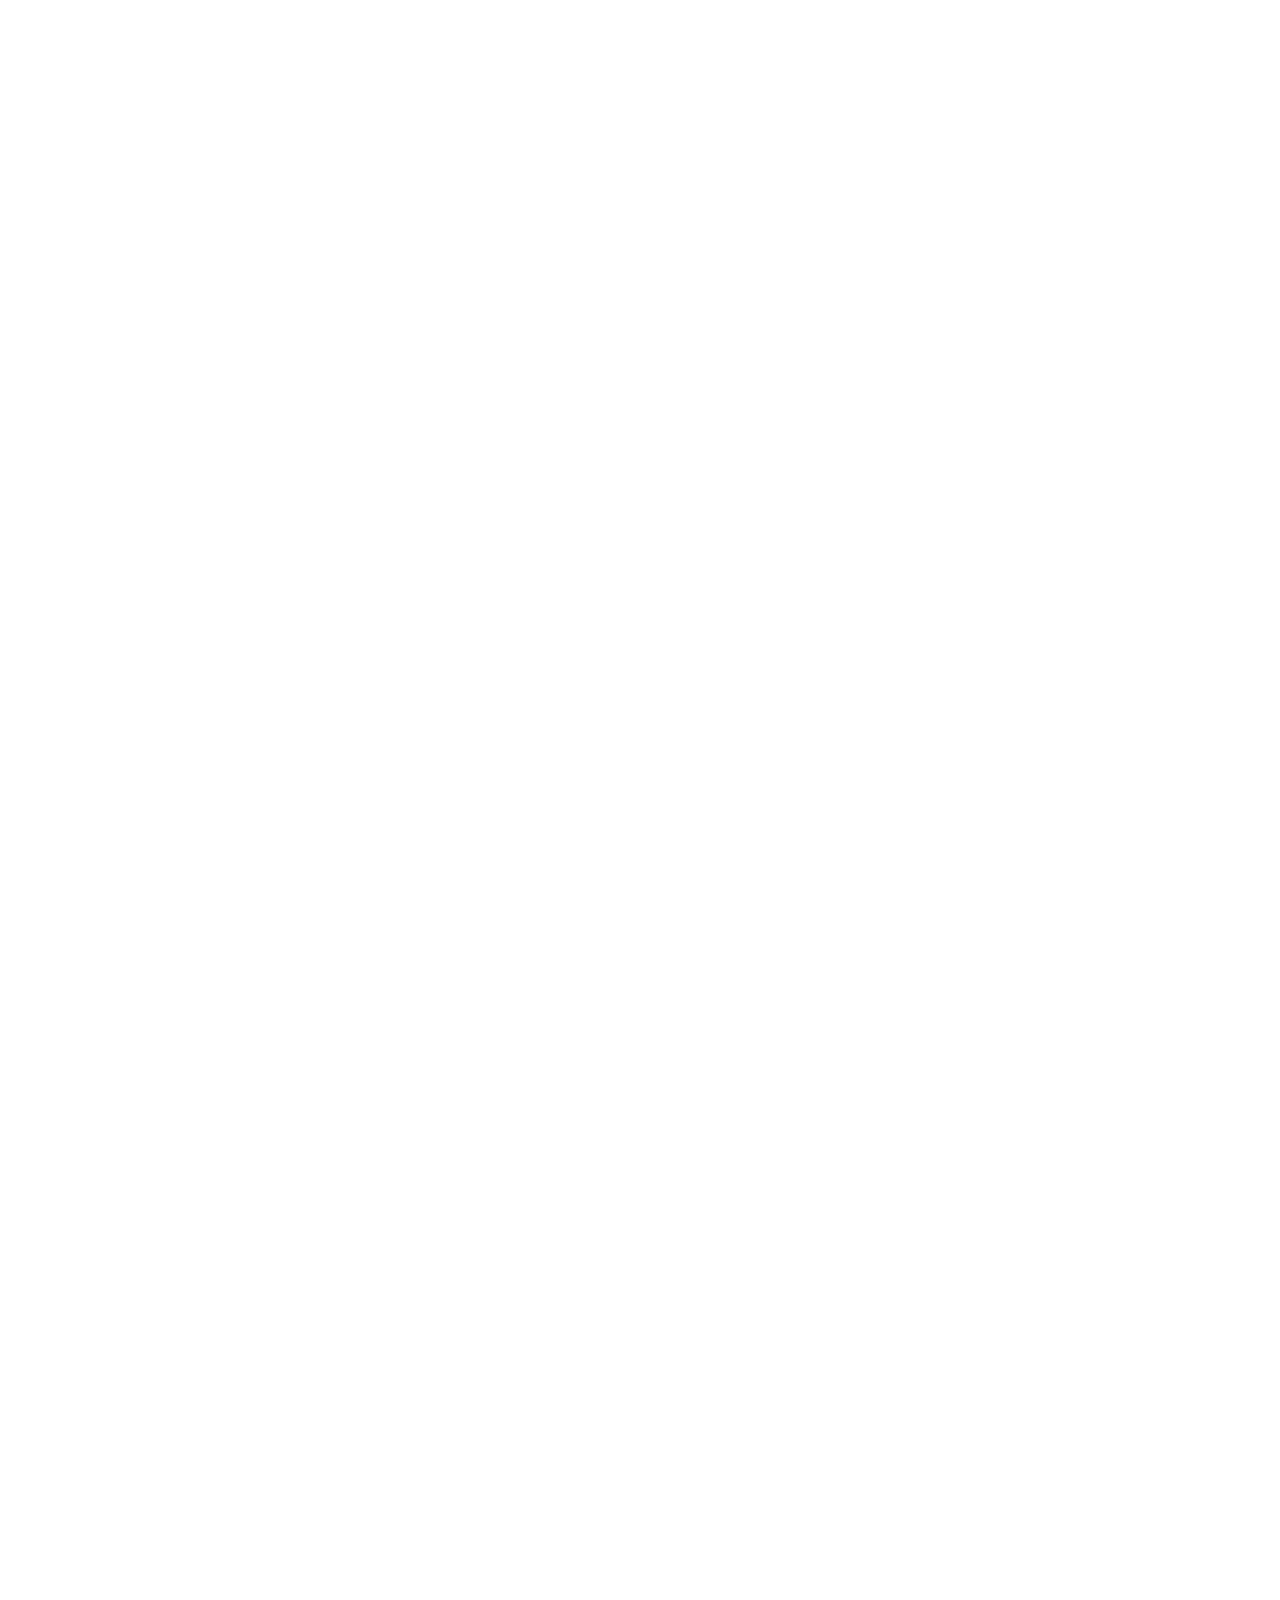
==== commit 534b4115: "Refresh stylesheet cache for cursor restoration" ====
--- a/projects/index.html
+++ b/projects/index.html
@@ -2,118 +2,235 @@
 <html lang="en" data-theme="light">
 <head>
   <meta charset="UTF-8">
-  <meta name="viewport" content="width=device-width, initial-scale=1">
-  <title>Project register | Shubham Kumar</title>
-  <meta name="description" content="Nine case studies by Shubham Kumar across business and data analysis, product work, engineering and applied AI. Each includes context and data limitations.">
+  <meta name="viewport" content="width=device-width, initial-scale=1.0">
+  <title>All Projects &amp; Case Studies — Shubham Kumar</title>
+  <meta name="description" content="Explore nine case studies by Shubham Kumar across data analytics, data science, software, product thinking, and applied AI.">
   <link rel="canonical" href="https://nothing0g.github.io/analyst/projects/">
   <meta property="og:type" content="website">
   <meta property="og:url" content="https://nothing0g.github.io/analyst/projects/">
-  <meta property="og:title" content="Project register | Shubham Kumar">
-  <meta property="og:description" content="Nine case studies across data analysis, product work, engineering and applied AI.">
+  <meta property="og:title" content="All Projects &amp; Case Studies — Shubham Kumar">
+  <meta property="og:description" content="A complete archive of case studies across analytics, software, product thinking, and applied AI.">
   <meta property="og:image" content="https://nothing0g.github.io/analyst/assets/og-card.svg">
   <meta name="twitter:card" content="summary_large_image">
   <link rel="preconnect" href="https://fonts.googleapis.com">
   <link rel="preconnect" href="https://fonts.gstatic.com" crossorigin>
-  <link href="https://fonts.googleapis.com/css2?family=Archivo:wdth,wght@75..125,400..700&family=IBM+Plex+Mono:wght@400;500&display=swap" rel="stylesheet">
-  <link rel="stylesheet" href="../style.css?v=checked-sheet-20261027">
-  <link rel="stylesheet" href="projects.css?v=checked-sheet-20261027">
+  <link href="https://fonts.googleapis.com/css2?family=Geist:wght@400;500;600;700&family=Geist+Mono:wght@400;500;600&display=swap" rel="stylesheet">
+  <link rel="stylesheet" href="shared/report.css?v=cursor-restore-20261027">
+  <link rel="stylesheet" href="projects.css?v=visual-polish-20261027">
   <script type="application/ld+json">
   {"@context":"https://schema.org","@type":"CollectionPage","name":"Shubham Kumar — Project Case Studies","url":"https://nothing0g.github.io/analyst/projects/","about":{"@type":"Person","name":"Shubham Kumar"},"numberOfItems":9}
   </script>
 </head>
-<body class="archive-page" id="top">
-  <a class="skip-link" href="#projectGrid">Skip to project register</a>
-  <header class="site-header">
-    <a class="wordmark" href="../index.html">Shubham Kumar<span class="wordmark-period">.</span></a>
-    <nav aria-label="Main navigation">
-      <a href="../index.html#work">Work</a>
-      <a href="../index.html#experience">Experience</a>
-      <a href="../index.html#about">About</a>
-      <a href="mailto:shubham1sure@gmail.com">Contact</a>
-      <button class="theme-toggle" id="themeToggle" type="button" aria-label="Switch to dark theme" title="Switch theme">
-        <svg viewBox="0 0 24 24" aria-hidden="true" fill="none" stroke="currentColor" stroke-width="1.7" stroke-linecap="round" stroke-linejoin="round"><circle cx="12" cy="12" r="4"/><path d="M12 2v2m0 16v2M4.93 4.93l1.41 1.41m11.32 11.32 1.41 1.41M2 12h2m16 0h2M4.93 19.07l1.41-1.41M17.66 6.34l1.41-1.41"/></svg>
-      </button>
-    </nav>
+<body class="focused-report projects-index-page">
+  <a class="skip-link" href="#projectGrid">Skip to projects</a>
+  <div class="scroll-progress-track" aria-hidden="true"><div class="scroll-progress" id="scrollProgress"></div></div>
+  <div class="grid-backdrop" aria-hidden="true"></div>
+  <canvas class="bg-interactive" id="bgCanvas" aria-hidden="true"></canvas>
+  <div class="cursor-dot" id="cursorDot"></div>
+  <div class="cursor-follow" id="cursorFollow"><span id="cursorFollowText"></span></div>
+  <nav class="dock" aria-label="Project archive navigation"><div class="dock-inner">
+    <a href="#report" class="dock-item active" data-dock data-cursor-text="Archive home"><svg viewBox="0 0 24 24" fill="none" stroke="currentColor" stroke-width="1.7" stroke-linecap="round" stroke-linejoin="round"><path d="M3 9l9-7 9 7v11a2 2 0 0 1-2 2H5a2 2 0 0 1-2-2z"/></svg><span class="dock-label">Archive home</span></a>
+    <a href="#projectGrid" class="dock-item" data-dock data-cursor-text="All projects"><svg viewBox="0 0 24 24" fill="none" stroke="currentColor" stroke-width="1.7" stroke-linecap="round" stroke-linejoin="round"><rect x="2" y="7" width="20" height="14" rx="2"/><path d="M16 21V5a2 2 0 0 0-2-2h-4a2 2 0 0 0-2 2v16"/></svg><span class="dock-label">All projects</span></a>
+    <a href="#engineering-ai-filter" class="dock-item" data-dock data-filter-target="engineering-ai" data-cursor-text="Engineering AI"><svg viewBox="0 0 24 24" fill="none" stroke="currentColor" stroke-width="1.7" stroke-linecap="round" stroke-linejoin="round"><path d="M14.7 6.3a1 1 0 000 1.4l1.6 1.6a1 1 0 001.4 0l3.77-3.77a6 6 0 01-7.94 7.94l-6.91 6.91a2.12 2.12 0 01-3-3l6.91-6.91a6 6 0 017.94-7.94z"/></svg><span class="dock-label">Engineering AI</span></a>
+    <a href="#analytics-filter" class="dock-item" data-dock data-filter-target="analytics" data-cursor-text="Data and analytics"><svg viewBox="0 0 24 24" fill="none" stroke="currentColor" stroke-width="1.7" stroke-linecap="round" stroke-linejoin="round"><path d="M4 19V9M12 19V5M20 19v-6"/></svg><span class="dock-label">Data &amp; analytics</span></a>
+    <a href="#product-design-filter" class="dock-item" data-dock data-filter-target="product-design" data-cursor-text="Product and design"><svg viewBox="0 0 24 24" fill="none" stroke="currentColor" stroke-width="1.7" stroke-linecap="round" stroke-linejoin="round"><rect x="2" y="7" width="20" height="14" rx="2"/><path d="M16 21V5a2 2 0 0 0-2-2h-4a2 2 0 0 0-2 2v16"/></svg><span class="dock-label">Product &amp; design</span></a>
+    <a href="../index.html" class="dock-item" data-cursor-text="Portfolio home" data-transition><svg viewBox="0 0 24 24" fill="none" stroke="currentColor" stroke-width="1.7" stroke-linecap="round" stroke-linejoin="round"><rect x="2" y="4" width="20" height="16" rx="2"/><path d="M2 7l10 6 10-6"/></svg><span class="dock-label">Portfolio</span></a>
+    <div class="dock-divider"></div>
+    <button class="dock-item" id="dockThemeBtn" data-cursor-text="Toggle theme"><svg id="dockThemeIcon" viewBox="0 0 24 24" fill="none" stroke="currentColor" stroke-width="1.7" stroke-linecap="round" stroke-linejoin="round"></svg><span class="dock-label">Toggle theme</span></button>
+  </div></nav>
+
+  <header class="topbar report-topbar">
+    <a class="report-brand" href="../index.html" data-transition data-cursor-text="Portfolio home"><i></i> SHUBHAM KUMAR / WORK INDEX</a>
+    <div class="topbar-right report-top-actions">
+      <button class="kbd-chip report-search" id="reportSearch" type="button" data-cursor-text="Search projects"><svg viewBox="0 0 24 24" fill="none" stroke="currentColor" stroke-width="1.7" stroke-linecap="round" stroke-linejoin="round" aria-hidden="true"><circle cx="11" cy="11" r="8"/><path d="m21 21-4.3-4.3"/></svg><span>Search</span><kbd>⌘K</kbd></button>
+      <a class="report-top-link" data-cursor-text="Back to portfolio" href="../index.html" data-transition><span>Portfolio</span></a>
+      <button class="icon-btn report-icon-btn" id="reportThemeToggle" aria-label="Toggle theme"></button>
+    </div>
   </header>
-  <main class="page-width archive-main" id="main">
-    <section class="archive-hero">
-      <p class="small-label">Work archive</p>
-      <h1>Projects, with the working shown.</h1>
-      <p>Nine case studies across business analysis, data science, product work, engineering and applied AI. The register makes the question, finding, data source and status easy to compare before you open a report.</p>
-      <div class="archive-meta"><span>9 case studies</span><span>3 practice areas</span><span>Limits stated where relevant</span></div>
+
+  <main id="report" class="work-main report-main">
+    <section class="work-hero report-section">
+      <div class="work-hero-inner report-section-inner">
+        <p class="work-kicker mono"><span></span> PROJECT ARCHIVE <b>·</b> 09 CASEFILES</p>
+        <div class="work-heading-row">
+          <div>
+            <h1>Work, in context.</h1>
+            <p class="work-lede">A collection of case studies across data analytics, data science, software development, product thinking, and applied AI. Each casefile shows the question, evidence, implementation choices, and limitations.</p>
+          </div>
+          <a class="work-back-link" href="../index.html" data-transition>← Back to portfolio</a>
+        </div>
+        <div class="work-meta-row mono"><span>09 PROJECTS</span><span>03 PRACTICE AREAS</span><span>01 PRINCIPLE: EVIDENCE FIRST</span></div>
+      </div>
     </section>
-    <section class="archive-section" aria-labelledby="registerTitle">
-      <div class="archive-controls">
-        <div>
-          <h2 id="registerTitle">Project register</h2>
-          <p id="resultCount" aria-live="polite">Showing 9 projects</p>
-        </div>
-        <div class="archive-tools">
-          <label class="search-control"><span>Search the register</span><input id="projectSearch" type="search" placeholder="Name, tool, method or finding" autocomplete="off"></label>
-          <label class="filter-control"><span>Practice area</span>
-            <select id="projectFilter">
-              <option value="all">All areas</option>
-              <option value="analytics">Data and analytics</option>
-              <option value="product-design">Product and design</option>
-              <option value="engineering-ai">Engineering and AI</option>
-            </select>
+
+    <section id="archive" class="work-archive report-section" aria-labelledby="archive-title">
+      <div class="work-archive-inner report-section-inner reveal">
+        <div class="archive-heading">
+          <div>
+            <p class="archive-eyebrow mono">CASE FILES / 001—009</p>
+            <h2 id="archive-title">Browse the archive</h2>
+          </div>
+          <p id="resultCount" class="result-count mono" aria-live="polite">9 projects</p>
+        </div>
+
+        <div class="archive-controls">
+          <label class="search-wrap">
+            <span class="sr-only">Search projects</span>
+            <svg viewBox="0 0 24 24" fill="none" stroke="currentColor" stroke-width="1.8" aria-hidden="true"><circle cx="11" cy="11" r="7"></circle><path d="m16 16 5 5"></path></svg>
+            <input id="projectSearch" type="search" placeholder="Search projects, tools, or topics" autocomplete="off">
+            <kbd>⌘ K</kbd>
           </label>
-        </div>
+          <div class="filter-pills" role="group" aria-label="Filter projects by area">
+            <button class="filter-pill is-active" type="button" data-filter="all" aria-pressed="true">All work <span>09</span></button>
+            <button class="filter-pill" type="button" id="engineering-ai-filter" data-filter="engineering-ai" aria-pressed="false">Engineering AI <span>03</span></button>
+            <button class="filter-pill" type="button" id="analytics-filter" data-filter="analytics" aria-pressed="false">Data &amp; analytics <span>04</span></button>
+            <button class="filter-pill" type="button" id="product-design-filter" data-filter="product-design" aria-pressed="false">Product &amp; design <span>02</span></button>
+          </div>
+        </div>
+
+        <div class="project-grid" id="projectGrid">
+          <a class="project-card spotlight-card reveal" data-transition data-cursor-text="Open casefile" href="uber-ride-demand/" data-category="analytics" data-search="uber ride demand analytics supply failure operations time series python sql 150000">
+            <div class="project-visual chart-visual" aria-hidden="true">
+              <div class="visual-top mono"><span>BOOKINGS / HOUR</span><span>24H</span></div>
+              <svg viewBox="0 0 520 130" role="presentation"><path class="visual-gridline" d="M0 30H520M0 65H520M0 100H520"/><path class="visual-line strong-line" d="M0 105 L22 112 L44 115 L66 118 L88 120 L110 111 L132 96 L154 78 L176 58 L198 40 L220 51 L242 63 L264 59 L286 67 L308 72 L330 64 L352 51 L374 35 L396 18 L418 26 L440 42 L462 62 L484 81 L520 99"/><path class="visual-line coral-line" d="M0 54 C70 51 95 57 150 54 S240 53 300 54 S420 55 520 52"/></svg>
+              <div class="visual-bottom mono"><span>~9× DEMAND SWING</span><span>~25% FAILURE, FLAT</span></div>
+            </div>
+            <div class="project-card-body">
+              <div class="project-meta mono"><span>CASE 001 · ANALYTICS</span><span class="project-status">REPORTED</span></div>
+              <h3>Uber Ride Demand Analytics</h3>
+              <p>Separate changing ride volume from service health across 150,000 bookings to ask whether supply failure follows peak demand.</p>
+              <div class="project-card-foot"><div class="project-tags"><span>Python</span><span>Time series</span><span>Operations</span></div><span class="project-open">Read case <b>↗</b></span></div>
+            </div>
+          </a>
+
+          <a class="project-card spotlight-card reveal" data-transition data-cursor-text="Open casefile" href="hr-employee-attrition/" data-category="analytics" data-search="employee attrition HR analysis classification machine learning overtime recall dashboard python scikit-learn">
+            <div class="project-visual attrition-visual" aria-hidden="true">
+              <div class="visual-top mono"><span>ATTRITION / OVERTIME</span><span>1,470 EMPLOYEES</span></div>
+              <div class="comparison-bars"><span><i>Overtime</i><b style="--bar:82%">31%</b></span><span><i>No overtime</i><b style="--bar:27%">10%</b></span></div>
+              <div class="visual-bottom mono"><span>3.1× RATE DIFFERENCE</span><span>EDA + MODEL</span></div>
+            </div>
+            <div class="project-card-body">
+              <div class="project-meta mono"><span>CASE 002 · ANALYTICS</span><span class="project-status">REPORTED</span></div>
+              <h3>HR Employee Attrition Analysis</h3>
+              <p>Explore employee attrition drivers and compare models with a focus on identifying leavers—not accuracy alone.</p>
+              <div class="project-card-foot"><div class="project-tags"><span>Python</span><span>scikit-learn</span><span>Classification</span></div><span class="project-open">Read case <b>↗</b></span></div>
+            </div>
+          </a>
+
+          <a class="project-card spotlight-card reveal" data-transition data-cursor-text="Open casefile" href="cultfit-user-behavior/" data-category="product-design" data-search="CultFit user behavior survey customer insight college students motivation Thunkable MVP fitness product">
+            <div class="project-visual cultfit-visual" aria-hidden="true">
+              <div class="visual-top mono"><span>USER RESEARCH / GEN Z FITNESS</span><span>~200 RESPONSES</span></div>
+              <div class="motivation-pulse"><span>ACCESS</span><i></i><b>MOTIVATION</b><i></i><span>COMPETITION</span></div>
+              <div class="visual-bottom mono"><span>ONE INSIGHT → ONE MVP</span><span>THUNKABLE</span></div>
+            </div>
+            <div class="project-card-body">
+              <div class="project-meta mono"><span>CASE 003 · PRODUCT &amp; DESIGN</span><span class="project-status">FIELD STUDY</span></div>
+              <h3>User Behavior Analytics — CultFit</h3>
+              <p>Survey research that surfaced motivation as a core barrier to fitness-app use, followed by a competition-led MVP concept.</p>
+              <div class="project-card-foot"><div class="project-tags"><span>Survey research</span><span>Customer insight</span><span>Thunkable</span></div><span class="project-open">Read case <b>↗</b></span></div>
+            </div>
+          </a>
+
+          <a class="project-card spotlight-card reveal" data-transition data-cursor-text="Open casefile" href="posha-battery-door/" data-category="product-design" data-search="POSHA battery door latch mechanism mechanical design fusion 360 FEA tolerance DFM">
+            <div class="project-visual mechanism-visual" aria-hidden="true">
+              <div class="visual-top mono"><span>CONCEPT / FORCE PATH</span><span>3 PARTS</span></div>
+              <div class="mechanism-diagram"><span class="mech-button">INPUT</span><i></i><b>45° WEDGE</b><i></i><span class="mech-latch">LATCH</span></div>
+              <div class="visual-bottom mono"><span>40.95 MPa PEAK STRESS</span><span>FoS ≈ 1.5</span></div>
+            </div>
+            <div class="project-card-body">
+              <div class="project-meta mono"><span>CASE 004 · PRODUCT &amp; DESIGN</span><span class="project-status">REPORTED</span></div>
+              <h3>POSHA Battery Door Latching Mechanism</h3>
+              <p>A three-part wedge-driven latch concept selected through tolerance, fatigue, assembly-risk, and strength trade-offs.</p>
+              <div class="project-card-foot"><div class="project-tags"><span>Fusion 360</span><span>FEA</span><span>DFM</span></div><span class="project-open">Read case <b>↗</b></span></div>
+            </div>
+          </a>
+
+          <a class="project-card spotlight-card reveal" data-transition data-cursor-text="Open casefile" href="loan-approval/" data-category="analytics" data-search="loan approval analysis logistic regression risk baseline public data python fairness">
+            <div class="project-visual loan-visual" aria-hidden="true">
+              <div class="visual-top mono"><span>MODEL CHECK / HOLDOUT</span><span>BASELINE</span></div>
+              <div class="recall-bars"><span><i>Approved recall</i><b style="--bar:98%">0.98</b></span><span><i>Not-approved recall</i><b style="--bar:42%">0.42</b></span></div>
+              <div class="visual-bottom mono"><span>ACCURACY ≠ WHOLE STORY</span><span>70 / 30 SPLIT</span></div>
+            </div>
+            <div class="project-card-body">
+              <div class="project-meta mono"><span>CASE 005 · ANALYTICS</span><span class="project-status">BASELINE</span></div>
+              <h3>Loan Approval Analysis</h3>
+              <p>An interpretable logistic-regression baseline that examines associations while making class imbalance and fairness limits explicit.</p>
+              <div class="project-card-foot"><div class="project-tags"><span>Python</span><span>Logistic regression</span><span>Risk analysis</span></div><span class="project-open">Read case <b>↗</b></span></div>
+            </div>
+          </a>
+
+          <a class="project-card spotlight-card reveal" data-transition data-cursor-text="Open casefile" href="interior-lead-funnel/" data-category="analytics" data-search="interior lead funnel leak detector business analysis conversion response SLA SQL python power bi synthetic">
+            <div class="project-visual funnel-visual" aria-hidden="true">
+              <div class="visual-top mono"><span>LEAD FUNNEL / SAMPLE DATA</span><span>192 LEADS</span></div>
+              <div class="funnel-bars"><span style="--bar:100%"><i>Enquiry</i><b>192</b></span><span style="--bar:76%"><i>Consultation</i><b>146</b></span><span style="--bar:37%"><i>Won</i><b>71</b></span></div>
+              <div class="visual-bottom mono"><span>4-HOUR RESPONSE SLA</span><span>BY SOURCE</span></div>
+            </div>
+            <div class="project-card-body">
+              <div class="project-meta mono"><span>CASE 006 · ANALYTICS</span><span class="project-status">SYNTHETIC</span></div>
+              <h3>Interior Lead Funnel Leak Detector</h3>
+              <p>A source-level funnel scorecard for 192 fictional enquiries, tracking response speed, consultation, wins, and a follow-up queue.</p>
+              <div class="project-card-foot"><div class="project-tags"><span>SQL</span><span>Python</span><span>Funnel analysis</span></div><span class="project-open">Read case <b>↗</b></span></div>
+            </div>
+          </a>
+
+          <a class="project-card spotlight-card reveal project-card-featured" data-transition data-cursor-text="Open casefile" href="turbine-maintenance-copilot/" data-category="engineering-ai" data-search="turbine maintenance copilot telemetry anomaly detection python fastapi evidence retrieval synthetic">
+            <div class="project-visual turbine-visual" aria-hidden="true">
+              <div class="visual-top mono"><span>LP-BRG-02 / TELEMETRY</span><span class="live-dot"></span></div>
+              <svg viewBox="0 0 520 150" role="presentation"><path class="visual-gridline" d="M0 30H520M0 75H520M0 120H520"/><path class="visual-line faint-line" d="M0 98 C40 90 55 108 92 93 S150 101 189 88 S251 102 290 75 S349 89 389 57 S451 68 520 27"/><path class="visual-line strong-line" d="M0 109 C40 104 60 94 96 103 S150 84 194 91 S252 76 294 82 S350 62 391 69 S450 42 520 46"/><circle class="visual-point" cx="391" cy="69" r="5"/><circle class="visual-alert" cx="520" cy="46" r="7"/></svg>
+              <div class="visual-bottom mono"><span>TREND → REVIEW</span><span>144 ROWS</span></div>
+            </div>
+            <div class="project-card-body">
+              <div class="project-meta mono"><span>CASE 007 · ENGINEERING AI</span><span class="project-status">PROTOTYPE</span></div>
+              <h3>Turbine Maintenance Intelligence Copilot</h3>
+              <p>Telemetry quality, rolling anomaly detection, and transparent maintenance-evidence retrieval—combined into a bounded, human-reviewed recommendation.</p>
+              <div class="project-card-foot"><div class="project-tags"><span>Python</span><span>Anomaly detection</span><span>FastAPI</span></div><span class="project-open">Read case <b>↗</b></span></div>
+            </div>
+          </a>
+
+          <a class="project-card spotlight-card reveal project-card-featured" data-transition data-cursor-text="Open casefile" href="pid-engineering-document-intelligence/" data-category="engineering-ai" data-search="pid engineering document intelligence drawing revision graph extraction validation python evidence">
+            <div class="project-visual pid-visual" aria-hidden="true">
+              <div class="visual-top mono"><span>P100-UTILITIES / REVISION PAIR</span><span class="revision-label">A → B</span></div>
+              <div class="pid-mini-flow"><span>TK-101</span><i></i><b>P-101</b><i></i><span>E-101</span></div>
+              <div class="pid-changes"><span><b>+ FT-101</b> added instrument</span><span><b>− PT-101</b> removed instrument</span><span><b>✓ 5</b> entities linked to evidence</span></div>
+              <div class="visual-bottom mono"><span>GRAPH VALIDATION</span><span>SYNTHETIC P&amp;ID</span></div>
+            </div>
+            <div class="project-card-body">
+              <div class="project-meta mono"><span>CASE 008 · ENGINEERING AI</span><span class="project-status">PROTOTYPE</span></div>
+              <h3>P&amp;ID Engineering-Document Intelligence</h3>
+              <p>Turn a drawing into a traceable engineering graph: extract typed entities, compare revisions, validate connections, and answer narrow questions with source evidence.</p>
+              <div class="project-card-foot"><div class="project-tags"><span>Document AI</span><span>Graph modeling</span><span>Revision diff</span></div><span class="project-open">Read case <b>↗</b></span></div>
+            </div>
+          </a>
+
+          <a class="project-card spotlight-card reveal project-card-featured" data-transition data-cursor-text="Open casefile" href="truestack-ai-assistant/" data-category="engineering-ai" data-search="truestack HCLTech AI hackathon student services assistant team lead backend integration FastAPI LangGraph RAG SQLite citations privacy software">
+            <div class="project-visual pid-visual" aria-hidden="true">
+              <div class="visual-top mono"><span>REQUEST / ROUTED WORKFLOW</span><span class="revision-label">LOCAL</span></div>
+              <div class="pid-mini-flow"><span>QUESTION</span><i></i><b>LANGGRAPH</b><i></i><span>TOOLS</span></div>
+              <div class="pid-changes"><span><b>RAG</b> cited policy</span><span><b>SQL</b> deterministic tools</span><span><b>✓</b> audit trace</span></div>
+              <div class="visual-bottom mono"><span>FASTAPI + PYDANTIC</span><span>TEAM-LED</span></div>
+            </div>
+            <div class="project-card-body">
+              <div class="project-meta mono"><span>CASE 009 · ENGINEERING AI</span><span class="project-status">HACKATHON</span></div>
+              <h3>TrueStack — Student Services AI Assistant</h3>
+              <p>A local-first assistant that combines source-cited policy retrieval with deterministic, access-checked student-data tools through one workflow.</p>
+              <div class="project-card-foot"><div class="project-tags"><span>FastAPI</span><span>LangGraph</span><span>RAG</span></div><span class="project-open">Read case <b>↗</b></span></div>
+            </div>
+          </a>
+        </div>
+        <div class="empty-state" id="emptyState" hidden>No projects match that search. Try a different keyword or filter.</div>
+        <p class="archive-note">The engineering AI demos use synthetic telemetry, authored procedures, and synthetic P&amp;ID sheets. They are portfolio prototypes—not plant deployments, autonomous systems, design approvals, or safety certifications.</p>
       </div>
-      <div class="archive-table-wrap" role="region" aria-label="Filterable project register" tabindex="0">
-        <table class="archive-table" id="projectGrid">
-          <caption>Case studies, with each project linked to its report.</caption>
-          <thead><tr><th scope="col">ID</th><th scope="col">Project and question</th><th scope="col">Finding</th><th scope="col">Data</th><th scope="col">Status</th></tr></thead>
-          <tbody>
-<tr data-category="analytics" data-search="uber ride demand supply failure time series operations python sql hourly rides synthetic simulated ncr">
-              <td class="mono archive-id">001</td><td><a href="uber-ride-demand/" class="archive-project-title">Ride demand and supply failure</a><p>Does supply failure only rise during busy hours?</p></td>
-              <td>Demand changed by about 9×; supply failure stayed near 25% across hours.</td><td>150,000 ride records; likely synthetic or simulated</td><td><span class="status"><i></i>Resolved</span></td>
-            </tr>
-<tr data-category="analytics" data-search="hr employee attrition overtime logistic regression random forest python scikit learn dashboard 1470">
-              <td class="mono archive-id">002</td><td><a href="hr-employee-attrition/" class="archive-project-title">Employee attrition analysis</a><p>Which employee segments show higher attrition?</p></td>
-              <td>Attrition was about 31% among employees working overtime versus 10% among others.</td><td>1,470 employee records</td><td><span class="status"><i></i>Resolved</span></td>
-            </tr>
-<tr data-category="product-design" data-search="cultfit user behaviour fitness survey college students motivation competition leaderboard thunkable mvp">
-              <td class="mono archive-id">003</td><td><a href="cultfit-user-behavior/" class="archive-project-title">CultFit user behaviour research</a><p>What might help students stay engaged with fitness?</p></td>
-              <td>Survey feedback pointed to motivation; a competition-based MVP explored that idea.</td><td>Survey of about 200 college students</td><td><span class="status"><i></i>Research and MVP</span></td>
-            </tr>
-<tr data-category="product-design" data-search="posha battery door latching mechanism fusion 360 fea fatigue tolerance design for manufacture">
-              <td class="mono archive-id">004</td><td><a href="posha-battery-door/" class="archive-project-title">POSHA battery-door mechanism</a><p>Which latch concept balances strength and assembly?</p></td>
-              <td>FEA showed 40.95 MPa peak stress against a 65 MPa material yield assumption.</td><td>CAD, FEA and tolerance analysis</td><td><span class="status"><i></i>Selected concept</span></td>
-            </tr>
-<tr data-category="analytics" data-search="loan approval credit history logistic regression accuracy recall python pandas baseline public dataset">
-              <td class="mono archive-id">005</td><td><a href="loan-approval/" class="archive-project-title">Loan approval baseline</a><p>What can a simple, interpretable model reveal?</p></td>
-              <td>Credit history had the strongest observed association in the selected dataset.</td><td>Public applicant dataset; logistic-regression baseline</td><td><span class="status"><i></i>Baseline</span></td>
-            </tr>
-<tr data-category="analytics" data-search="interior lead funnel leak detector sql python power bi conversion referral paid social sla synthetic home interior leads">
-              <td class="mono archive-id">006</td><td><a href="interior-lead-funnel/" class="archive-project-title">Interior lead funnel leak detector</a><p>Which lead sources convert, and where does follow-up slip?</p></td>
-              <td>Referral win rate was 41.7% versus 10.4% for paid social in the sample.</td><td>192 fictional enquiries</td><td><span class="status"><i></i>Synthetic sample</span></td>
-            </tr>
-<tr data-category="engineering-ai" data-search="turbine maintenance intelligence copilot telemetry anomaly detection fastapi evidence review synthetic data">
-              <td class="mono archive-id">007</td><td><a href="turbine-maintenance-copilot/" class="archive-project-title">Turbine maintenance intelligence copilot</a><p>Can telemetry and maintenance evidence support a bounded review?</p></td>
-              <td>The demo keeps data-quality checks, anomaly flags and evidence IDs visible.</td><td>144 synthetic telemetry rows, two assets</td><td><span class="status"><i></i>Prototype</span></td>
-            </tr>
-<tr data-category="engineering-ai" data-search="pid engineering document intelligence revision compare graph validation evidence synthetic drawings">
-              <td class="mono archive-id">008</td><td><a href="pid-engineering-document-intelligence/" class="archive-project-title">P&amp;ID document intelligence</a><p>Can drawing revisions be compared with traceable evidence?</p></td>
-              <td>The demo identifies revision changes and flags a dangling connection.</td><td>Synthetic P&amp;ID revision pair</td><td><span class="status"><i></i>Prototype</span></td>
-            </tr>
-<tr data-category="engineering-ai" data-search="truestack student services ai assistant fastapi langgraph rag sqlite hackathon synthetic policy">
-              <td class="mono archive-id">009</td><td><a href="truestack-ai-assistant/" class="archive-project-title">TrueStack student services assistant</a><p>How can policy retrieval and student tools share one workflow?</p></td>
-              <td>RAG and access-checked deterministic tools run through one LangGraph workflow.</td><td>Hackathon prototype with synthetic policy examples</td><td><span class="status"><i></i>Hackathon prototype</span></td>
-            </tr>
-          </tbody>
-        </table>
-      </div>
-      <p id="emptyState" class="empty-state" hidden>No projects match that search. Try another term or area.</p>
-      <p class="archive-footnote">Synthetic and simulated datasets are identified in the register and in the relevant case report. Findings from those datasets are examples of method, not real-company benchmarks.</p>
     </section>
   </main>
-  <footer class="site-footer page-width">
-    <span>© 2026 Shubham Kumar</span>
-    <a href="../index.html">Portfolio home</a>
-    <a href="mailto:shubham1sure@gmail.com">Contact</a>
-  </footer>
-  <script src="../script.js?v=checked-sheet-20261027"></script>
-  <script src="projects.js?v=checked-sheet-20261027"></script>
+
+  <footer class="report-footer work-footer"><span>© 2026 Shubham Kumar · Project archive</span><div class="report-footer-links"><a href="../index.html" data-transition>Portfolio home</a><a href="mailto:shubham1sure@gmail.com">Get in touch</a></div></footer>
+<div class="chart-tooltip" aria-hidden="true"></div>
+  <div class="cmdk-overlay" id="cmdkOverlay"><div class="cmdk-box"><div class="cmdk-input-wrap"><svg viewBox="0 0 24 24" fill="none" stroke="currentColor" stroke-width="1.7"><circle cx="11" cy="11" r="8"/><path d="m21 21-4.3-4.3"/></svg><input class="cmdk-input" id="cmdkInput" type="text" placeholder="Type a command or search…" autocomplete="off"><span class="cmdk-esc">ESC</span></div><div class="cmdk-list" id="cmdkList"></div></div></div>
+  <div class="wash-overlay" id="washOverlay"></div>
+  <button class="back-to-top" id="backToTop" aria-label="Back to top" data-cursor-text="Back to top"><svg viewBox="0 0 24 24" fill="none" stroke="currentColor" stroke-width="2" stroke-linecap="round" stroke-linejoin="round"><path d="M18 15l-6-6-6 6"/></svg></button>
+  <div class="toast-wrap" id="toastWrap"></div>
+
+  <script src="shared/report-shell.js?v=visual-polish-20261027"></script>
+  <script src="projects.js"></script>
 </body>
 </html>
--- a/projects/shared/report.css
+++ b/projects/shared/report.css
@@ -0,0 +1,282 @@
+:root{
+  --report-bg:#fff;
+  --report-surface:#f5f5f5;
+  --report-surface-strong:#ededed;
+  --report-ink:#0a0a0a;
+  --report-muted:#666;
+  --report-faint:#969696;
+  --report-line:rgba(0,0,0,.11);
+  --report-line-strong:rgba(0,0,0,.19);
+  --report-yellow:#e7ff00;
+  --report-green:#21e35d;
+  --report-coral:#ff5c5c;
+  --report-cyan:#7ce7ff;
+  --report-font-sans:'Geist',-apple-system,BlinkMacSystemFont,"Segoe UI",sans-serif;
+  --report-font-mono:'Geist Mono','IBM Plex Mono','SF Mono',Menlo,monospace;
+  --report-ease:cubic-bezier(.16,1,.3,1);
+  color-scheme:light;
+}
+html[data-theme="dark"]{
+  --report-bg:#050505;
+  --report-surface:#131313;
+  --report-surface-strong:#1b1b1b;
+  --report-ink:#ededed;
+  --report-muted:#a3a3a3;
+  --report-faint:#747474;
+  --report-line:rgba(255,255,255,.13);
+  --report-line-strong:rgba(255,255,255,.23);
+  color-scheme:dark;
+}
+*{box-sizing:border-box}
+html{scroll-behavior:smooth;background:var(--report-bg);scrollbar-color:var(--report-line-strong) var(--report-bg);scrollbar-width:thin}
+body{margin:0;background:var(--report-bg);color:var(--report-ink);font-family:var(--report-font-sans);line-height:1.5;overflow-x:hidden;-webkit-font-smoothing:antialiased;transition:background .25s var(--report-ease),color .25s var(--report-ease)}
+body::before{content:"";position:fixed;inset:0;pointer-events:none;z-index:-1;background-image:linear-gradient(var(--report-line) 1px,transparent 1px),linear-gradient(90deg,var(--report-line) 1px,transparent 1px);background-size:64px 64px;mask-image:radial-gradient(ellipse 88% 60% at 50% 0%,#000,transparent 78%);opacity:.42}
+a{color:inherit;text-decoration:none}
+button,select{font:inherit;color:inherit}
+button{border:0;background:none;cursor:pointer}
+button:focus-visible,a:focus-visible,select:focus-visible{outline:2px solid var(--report-ink);outline-offset:3px;border-radius:4px}
+::selection{background:var(--report-ink);color:var(--report-bg)}
+.mono{font-family:var(--report-font-mono)}
+.skip-link{position:fixed;top:-60px;left:16px;z-index:100;background:var(--report-ink);color:var(--report-bg);padding:10px 14px;border-radius:6px;font:600 12px var(--report-font-mono);transition:top .2s var(--report-ease)}
+.skip-link:focus{top:16px}
+.report-progress{position:fixed;z-index:50;top:0;left:0;width:100%;height:3px;background:var(--report-line)}
+.report-progress span{display:block;width:0;height:100%;background:var(--report-ink);transition:width .1s linear}
+.report-topbar{position:sticky;top:0;z-index:40;display:flex;align-items:center;justify-content:space-between;gap:20px;padding:14px 48px;background:color-mix(in srgb,var(--report-bg) 84%,transparent);backdrop-filter:blur(14px)}
+.report-topbar::after{content:"";position:absolute;left:0;right:0;top:100%;height:14px;background:linear-gradient(var(--report-line),transparent);opacity:.7;pointer-events:none}
+.report-brand{display:flex;align-items:center;gap:8px;font:600 12px var(--report-font-mono);letter-spacing:.04em}
+.report-brand i{width:6px;height:6px;border-radius:50%;background:var(--report-ink);display:inline-block}
+.report-top-actions{display:flex;align-items:center;gap:9px}
+.report-top-link,.report-icon-btn{display:inline-flex;align-items:center;justify-content:center;min-height:34px;border:1px solid var(--report-line);border-radius:7px;color:var(--report-muted);font:600 11px var(--report-font-mono);transition:background .18s ease,border-color .18s ease,color .18s ease,transform .12s ease}
+.report-top-link{padding:7px 11px;gap:7px}
+.report-icon-btn{width:34px;padding:0}
+.report-top-link:hover,.report-icon-btn:hover{background:var(--report-surface);border-color:var(--report-line-strong);color:var(--report-ink)}
+.report-top-link:active,.report-icon-btn:active{transform:scale(.96)}
+.report-top-link svg,.report-icon-btn svg{width:15px;height:15px}
+.report-main{position:relative;z-index:1}
+.report-shell{width:100vw;max-width:none;margin:0;padding:0}
+.report-section{width:100vw;padding:84px 48px;border-top:1px solid var(--report-line)}
+.report-section-inner{max-width:1280px;margin:0 auto}
+.report-kicker{display:flex;align-items:center;gap:11px;color:var(--report-muted);font:600 11px var(--report-font-mono);text-transform:uppercase;letter-spacing:.04em}
+.report-kicker::before{content:"";width:7px;height:7px;border-radius:50%;background:var(--report-yellow);box-shadow:0 0 0 4px color-mix(in srgb,var(--report-yellow) 26%,transparent)}
+.report-kicker .rule{height:1px;width:54px;background:var(--report-line-strong)}
+.report-hero{padding-top:72px;padding-bottom:64px}
+.report-hero-grid{display:grid;grid-template-columns:minmax(0,7fr) minmax(250px,5fr);gap:64px;align-items:end}
+.report-hero h1{max-width:820px;margin:22px 0 18px;font-size:clamp(38px,6vw,84px);line-height:.98;letter-spacing:-.065em;font-weight:600}
+.report-hero .lede{max-width:720px;margin:0;color:var(--report-muted);font-size:clamp(16px,1.8vw,20px);line-height:1.58}
+.report-meta{display:grid;gap:12px;padding:18px 0;border-top:1px solid var(--report-line-strong);border-bottom:1px solid var(--report-line-strong)}
+.report-meta-row{display:flex;align-items:baseline;justify-content:space-between;gap:18px;font-size:13px}
+.report-meta-label{color:var(--report-faint);font:600 10px var(--report-font-mono);text-transform:uppercase;letter-spacing:.06em}
+.report-meta-value{text-align:right;color:var(--report-ink)}
+.report-status{display:inline-flex;align-items:center;gap:6px;width:max-content;padding:4px 7px;background:var(--report-green);color:#061009;border-radius:3px;font:700 10px var(--report-font-mono);text-transform:uppercase;letter-spacing:.05em}
+.report-status::before{content:"";width:5px;height:5px;border-radius:50%;background:#061009}
+.report-actions{display:flex;flex-wrap:wrap;gap:10px;margin-top:26px}
+.report-btn{display:inline-flex;align-items:center;gap:8px;padding:11px 14px;border:1px solid var(--report-ink);border-radius:6px;background:var(--report-ink);color:var(--report-bg);font:600 12px var(--report-font-mono);transition:transform .14s ease,background .18s ease,color .18s ease,border-color .18s ease}
+.report-btn.secondary{background:transparent;color:var(--report-ink);border-color:var(--report-line-strong)}
+.report-btn:hover{transform:translateY(-2px)}
+.report-btn.secondary:hover{background:var(--report-surface)}
+.report-btn:active{transform:scale(.97)}
+.report-btn svg{width:14px;height:14px}
+.signal-panel{position:relative;overflow:hidden;padding:22px;border:1px solid var(--report-line-strong);background:color-mix(in srgb,var(--report-surface) 80%,transparent);border-radius:8px}
+.signal-panel::after{content:"SIGNAL";position:absolute;right:17px;top:14px;color:var(--report-faint);font:600 9px var(--report-font-mono);letter-spacing:.16em}
+.signal-panel h2{margin:28px 0 13px;font-size:clamp(24px,3vw,38px);line-height:1.03;letter-spacing:-.05em}
+.signal-panel p{margin:0;color:var(--report-muted);font-size:14px;line-height:1.6}
+.signal-line{height:1px;margin:18px 0;background:var(--report-line-strong)}
+.signal-foot{display:flex;align-items:center;justify-content:space-between;gap:12px;color:var(--report-muted);font:11px var(--report-font-mono)}
+.signal-foot strong{color:var(--report-ink);font-weight:700}
+.section-heading{display:flex;align-items:end;justify-content:space-between;gap:30px;margin-bottom:26px}
+.section-heading h2{font-size:clamp(26px,4vw,48px);line-height:1;letter-spacing:-.06em}
+.section-heading p{max-width:470px;margin:0;color:var(--report-muted);font-size:14px}
+.section-label{display:flex;align-items:center;gap:10px;margin-bottom:12px;color:var(--report-muted);font:600 11px var(--report-font-mono);text-transform:uppercase;letter-spacing:.05em}
+.section-label .rule{width:46px;height:1px;background:var(--report-line-strong)}
+.metric-grid{display:grid;grid-template-columns:repeat(12,minmax(0,1fr));gap:12px}
+.metric-card{grid-column:span 3;min-width:0;padding:17px 18px;border:1px solid var(--report-line);background:color-mix(in srgb,var(--report-surface) 76%,transparent);border-radius:7px;transition:background .2s ease,border-color .2s ease,transform .2s var(--report-ease)}
+.metric-card:hover{background:var(--report-surface-strong);border-color:var(--report-line-strong);transform:translateY(-2px)}
+.metric-label{color:var(--report-muted);font:600 10px var(--report-font-mono);text-transform:uppercase;letter-spacing:.05em}
+.metric-value{margin:13px 0 4px;font-size:clamp(28px,3.2vw,45px);font-weight:600;letter-spacing:-.07em;line-height:1}
+.metric-context{color:var(--report-muted);font-size:12px;line-height:1.45}
+.filter-bar{display:flex;align-items:end;flex-wrap:wrap;gap:12px;padding:14px;margin-bottom:18px;border:1px solid var(--report-line);background:var(--report-surface);border-radius:7px}
+.filter-field{display:grid;gap:6px;min-width:160px;flex:1}
+.filter-field label{color:var(--report-muted);font:600 10px var(--report-font-mono);text-transform:uppercase;letter-spacing:.05em}
+.filter-field select{width:100%;padding:9px 10px;border:1px solid var(--report-line-strong);border-radius:5px;background:var(--report-bg);font-size:12px;cursor:pointer}
+.filter-reset{padding:9px 11px;border:1px solid var(--report-line-strong);border-radius:5px;color:var(--report-muted);font:600 11px var(--report-font-mono);transition:background .18s ease,color .18s ease}
+.filter-reset:hover{background:var(--report-ink);color:var(--report-bg)}
+.chart-grid{display:grid;grid-template-columns:repeat(12,minmax(0,1fr));gap:14px;align-items:stretch}
+.chart-card{grid-column:span 6;min-width:0;padding:18px;border:1px solid var(--report-line);background:color-mix(in srgb,var(--report-bg) 92%,var(--report-surface));border-radius:7px;overflow:hidden}
+.chart-card.span-7{grid-column:span 7}.chart-card.span-5{grid-column:span 5}.chart-card.span-4{grid-column:span 4}.chart-card.span-8{grid-column:span 8}.chart-card.span-12{grid-column:span 12}
+.chart-card-header{display:flex;align-items:start;justify-content:space-between;gap:15px;margin-bottom:16px}
+.chart-card h3{font-size:16px;letter-spacing:-.025em;line-height:1.2}
+.chart-question{margin:4px 0 0;color:var(--report-muted);font-size:12px;line-height:1.45}
+.chart-tag{flex:none;color:var(--report-faint);font:600 9px var(--report-font-mono);text-transform:uppercase;letter-spacing:.07em}
+.chart-wrap{position:relative;width:100%;min-height:250px}
+.chart-wrap.tall{min-height:330px}
+.chart-wrap svg{display:block;width:100%;height:auto;overflow:visible}
+.chart-empty{display:grid;place-items:center;min-height:240px;color:var(--report-muted);font:12px var(--report-font-mono);text-align:center}
+.chart-legend{display:flex;flex-wrap:wrap;gap:12px;margin-top:10px;color:var(--report-muted);font:10px var(--report-font-mono)}
+.chart-legend span{display:inline-flex;align-items:center;gap:6px}.chart-legend i{display:inline-block;width:8px;height:8px;border-radius:50%;background:var(--report-ink)}
+.chart-legend i.yellow{background:var(--report-yellow)}.chart-legend i.green{background:var(--report-green)}.chart-legend i.coral{background:var(--report-coral)}.chart-legend i.muted{background:var(--report-faint)}
+.axis-label{fill:var(--report-muted);font:10px var(--report-font-mono)}
+.grid-line{stroke:var(--report-line);stroke-width:1}.axis-line{stroke:var(--report-line-strong);stroke-width:1}
+.data-line{fill:none;stroke:var(--report-ink);stroke-width:3;stroke-linecap:round;stroke-linejoin:round}.data-area{fill:var(--report-ink);opacity:.08}
+.data-line.highlight{stroke:var(--report-coral)}.data-area.highlight{fill:var(--report-coral);opacity:.08}
+.chart-point{fill:var(--report-bg);stroke:var(--report-ink);stroke-width:2;cursor:pointer}.chart-point:hover{fill:var(--report-yellow);r:5}
+.bar{fill:var(--report-ink);opacity:.82;transition:opacity .18s ease,fill .18s ease}.bar:hover{fill:var(--report-yellow);opacity:1}
+.bar.coral{fill:var(--report-coral)}.bar.green{fill:var(--report-green)}
+.bar-label{fill:var(--report-ink);font:700 10px var(--report-font-mono)}
+.heat-cell{stroke:var(--report-bg);stroke-width:2;cursor:pointer;transition:stroke .15s ease}.heat-cell:hover{stroke:var(--report-ink);stroke-width:3}
+.table-wrap{overflow:auto;border:1px solid var(--report-line);border-radius:6px}
+.segment-table{width:100%;border-collapse:collapse;min-width:470px;font-size:12px}.segment-table th{padding:10px;text-align:left;color:var(--report-muted);font:600 10px var(--report-font-mono);text-transform:uppercase;letter-spacing:.04em;background:var(--report-surface);border-bottom:1px solid var(--report-line)}.segment-table td{padding:11px 10px;border-bottom:1px solid var(--report-line)}.segment-table tr:last-child td{border-bottom:0}.segment-table td:not(:first-child),.segment-table th:not(:first-child){text-align:right}.rate-pill{display:inline-flex;padding:3px 6px;border-radius:4px;background:var(--report-surface-strong);font:700 10px var(--report-font-mono)}.rate-pill.high{background:color-mix(in srgb,var(--report-coral) 22%,var(--report-bg));color:var(--report-coral)}
+.insight-grid{display:grid;grid-template-columns:repeat(3,minmax(0,1fr));gap:12px}.insight-card{min-width:0;padding:19px;border:1px solid var(--report-line);background:var(--report-surface);border-radius:7px}.insight-index{display:block;margin-bottom:24px;color:var(--report-faint);font:600 11px var(--report-font-mono)}.insight-card h3{font-size:17px;line-height:1.15;margin-bottom:9px}.insight-card p{margin:0;color:var(--report-muted);font-size:13px;line-height:1.55}
+.recommendation{display:grid;grid-template-columns:minmax(0,4fr) minmax(0,8fr);gap:30px;padding:24px;border:1px solid var(--report-line-strong);background:var(--report-ink);color:var(--report-bg);border-radius:8px}.recommendation h2{font-size:clamp(25px,3vw,42px);line-height:1.03;letter-spacing:-.055em}.recommendation p{margin:0 0 15px;color:color-mix(in srgb,var(--report-bg) 70%,transparent);font-size:14px}.recommendation ol{margin:0;padding-left:22px}.recommendation li{padding:9px 0;color:color-mix(in srgb,var(--report-bg) 88%,transparent);font-size:13px;border-bottom:1px solid color-mix(in srgb,var(--report-bg) 20%,transparent)}.recommendation li:last-child{border-bottom:0}.recommendation strong{color:var(--report-bg)}
+.method-grid{display:grid;grid-template-columns:repeat(12,minmax(0,1fr));gap:14px}.method-card{grid-column:span 4;padding:18px;border-top:1px solid var(--report-line-strong)}.method-card h3{font:600 12px var(--report-font-mono);text-transform:uppercase;letter-spacing:.05em}.method-card p{margin:10px 0 0;color:var(--report-muted);font-size:13px;line-height:1.55}.method-card.span-8{grid-column:span 8}
+.report-footer{display:flex;justify-content:space-between;align-items:center;gap:20px;padding:28px 48px 46px;border-top:1px solid var(--report-line);color:var(--report-muted);font:11px var(--report-font-mono)}
+.report-footer-links{display:flex;gap:15px;flex-wrap:wrap}.report-footer a{text-decoration:underline;text-underline-offset:3px}
+.chart-tooltip{position:fixed;z-index:60;pointer-events:none;max-width:230px;padding:9px 11px;border:1px solid var(--report-line-strong);background:var(--report-ink);color:var(--report-bg);border-radius:5px;opacity:0;transform:translateY(5px);transition:opacity .12s ease,transform .12s ease;font:11px/1.45 var(--report-font-mono);box-shadow:0 10px 24px rgba(0,0,0,.12)}.chart-tooltip.show{opacity:1;transform:translateY(0)}
+@media(max-width:920px){.report-topbar{padding:13px 22px}.report-section{padding:68px 22px}.report-hero-grid{grid-template-columns:1fr;gap:34px}.report-hero h1{max-width:720px}.metric-card{grid-column:span 6}.chart-card,.chart-card.span-7,.chart-card.span-5,.chart-card.span-4,.chart-card.span-8{grid-column:span 6}.recommendation{grid-template-columns:1fr}.method-card,.method-card.span-8{grid-column:span 6}}
+@media(max-width:600px){.report-topbar{padding:12px 16px}.report-brand{font-size:10px}.report-top-link{padding:7px 8px}.report-top-link span{display:none}.report-section{padding:52px 16px}.report-hero{padding-top:45px}.report-hero h1{font-size:clamp(39px,13vw,62px)}.report-hero .lede{font-size:15px}.report-meta-row{align-items:flex-start;flex-direction:column;gap:3px}.report-meta-value{text-align:left}.metric-card{grid-column:span 12}.chart-card,.chart-card.span-7,.chart-card.span-5,.chart-card.span-4,.chart-card.span-8,.chart-card.span-12{grid-column:span 12}.chart-wrap{min-height:220px}.chart-wrap.tall{min-height:260px}.section-heading{display:block}.section-heading p{margin-top:10px}.filter-bar{display:grid;grid-template-columns:1fr 1fr}.filter-field{min-width:0}.filter-reset{width:100%}.insight-grid{grid-template-columns:1fr}.method-card,.method-card.span-8{grid-column:span 12}.report-footer{padding:24px 16px 34px;display:block}.report-footer-links{margin-top:12px}}
+@media(prefers-reduced-motion:reduce){html{scroll-behavior:auto}*,*::before,*::after{animation-duration:.01ms!important;animation-iteration-count:1!important;transition-duration:.01ms!important}}
+
+/* ==========================================================
+   PORTFOLIO SHELL PARITY
+   The report is a focused state of the same portfolio, not a separate microsite.
+========================================================== */
+:root{
+  --bg:var(--report-bg); --bg-elevated:var(--report-surface); --surface:var(--report-surface-strong);
+  --border:var(--report-line); --border-strong:var(--report-line-strong); --fg:var(--report-ink);
+  --fg-soft:var(--report-muted); --fg-faint:var(--report-faint); --accent:var(--report-ink); --accent-contrast:var(--report-bg);
+  --font-sans:var(--report-font-sans); --font-mono:var(--report-font-mono); --ease:var(--report-ease); --radius:8px;
+}
+html{scroll-snap-type:y proximity;}
+body.focused-report{cursor:default;opacity:0;transform:translateY(10px);transition:opacity .45s var(--ease),transform .45s var(--ease)}
+body.focused-report.page-entered{opacity:1;transform:none}
+body.focused-report.page-exit{opacity:0;transform:translateY(-10px);pointer-events:none;transition:opacity .28s ease,transform .28s var(--ease)}
+@keyframes reportPageOut{to{opacity:0;transform:translateY(-10px)}}
+@view-transition{navigation:auto}
+::view-transition-old(root){animation:reportPageOut .28s var(--ease) both}
+::view-transition-new(root){animation:reportPageIn .45s var(--ease) both}
+@keyframes reportPageIn{from{opacity:0;transform:translateY(10px)}to{opacity:1;transform:none}}
+
+.grid-backdrop{position:fixed;inset:0;z-index:0;pointer-events:none;opacity:.5;background-image:linear-gradient(var(--border) 1px,transparent 1px),linear-gradient(90deg,var(--border) 1px,transparent 1px);background-size:64px 64px;mask-image:radial-gradient(ellipse 85% 55% at 50% 0%,black 0%,transparent 72%);-webkit-mask-image:radial-gradient(ellipse 85% 55% at 50% 0%,black 0%,transparent 72%)}
+.bg-interactive{position:fixed;inset:0;z-index:1;pointer-events:none;width:100%;height:100%}
+.report-main,.report-footer{position:relative;z-index:2}
+.report-topbar.topbar{position:sticky;top:0;z-index:80;display:flex;align-items:center;justify-content:space-between;padding:14px 48px;background:color-mix(in srgb,var(--bg) 82%,transparent);backdrop-filter:blur(10px)}
+.report-topbar.topbar::after{content:"";position:absolute;left:0;right:0;top:100%;height:14px;background:linear-gradient(to bottom,var(--border),transparent);opacity:.7;pointer-events:none}
+.report-brand{font-size:13px;font-weight:600;display:flex;align-items:center;gap:8px}
+.report-brand i{width:6px;height:6px;border-radius:50%;background:var(--fg)}
+.report-top-actions.topbar-right{display:flex;align-items:center;gap:10px}
+.report-search{display:flex;align-items:center;gap:6px;padding:7px 10px;border-radius:7px;border:1px solid var(--border);color:var(--fg-soft);font-size:12px;transition:border-color .2s ease,color .2s ease,background .2s ease,transform 120ms ease-out}
+.report-search:hover{border-color:var(--border-strong);color:var(--fg);background:var(--surface)}
+.report-search kbd{font:10.5px var(--font-mono);background:var(--surface);border:1px solid var(--border);border-radius:4px;padding:1px 5px}
+.report-search svg{width:13px;height:13px}
+.report-icon-btn{width:34px;height:34px;border-radius:7px;display:flex;align-items:center;justify-content:center;color:var(--fg-soft);border:1px solid transparent;transition:background .2s ease,color .2s ease,border-color .2s ease,transform 120ms ease-out}
+.report-icon-btn:hover{background:var(--surface);color:var(--fg);border-color:var(--border)}
+.report-icon-btn svg{width:16px;height:16px}
+
+.dock{position:fixed;left:26px;top:50%;transform:translateY(-50%);z-index:90;padding:9px 7px;background:color-mix(in srgb,var(--bg) 85%,transparent);backdrop-filter:blur(16px);border:1px solid var(--border);border-radius:16px;box-shadow:0 10px 28px rgba(0,0,0,.06)}
+.dock-inner{display:flex;flex-direction:column;align-items:center;gap:3px;animation:dockFloat 4.5s ease-in-out infinite}
+@keyframes dockFloat{0%,100%{transform:translateY(0)}50%{transform:translateY(-3px)}}
+.dock-item{display:flex;align-items:center;justify-content:center;width:40px;height:40px;border-radius:10px;color:var(--fg-soft);position:relative;transition:background .2s ease,color .2s ease,transform .3s var(--ease),box-shadow .3s ease}
+.dock-item svg{width:17px;height:17px}.dock-item:hover{background:var(--surface);color:var(--fg)}.dock-item.active{background:var(--fg);color:var(--bg)}
+.dock-divider{width:20px;height:1px;background:var(--border);margin:5px 0}.dock-label{position:absolute;left:calc(100% + 10px);top:50%;transform:translateY(-50%) translateX(-4px);background:var(--fg);color:var(--bg);padding:5px 11px;border-radius:6px;font-size:11px;font-family:var(--font-mono);white-space:nowrap;opacity:0;pointer-events:none;transition:opacity .18s ease,transform .18s ease}
+@media(hover:hover) and (pointer:fine){.dock-item:hover{transform:scale(1.08) translateY(-2px);box-shadow:0 6px 16px rgba(0,0,0,.1)}.dock-item:hover .dock-label{opacity:1;transform:translateY(-50%) translateX(0)}}
+.dock-item:active{transform:scale(.94)}
+
+html.custom-cursor,html.custom-cursor *{cursor:none!important}.cursor-dot{position:fixed;top:0;left:0;width:18px;height:18px;border-radius:50%;background:var(--fg);pointer-events:none;z-index:999;opacity:0;transition:opacity .2s ease}.cursor-follow{position:fixed;top:0;left:0;z-index:998;pointer-events:none;background:var(--fg);color:var(--bg);font-family:var(--font-mono);font-size:11px;font-weight:600;padding:6px 11px;border-radius:20px;white-space:nowrap;opacity:0;transition:opacity .18s ease}
+
+.scroll-progress-track{position:fixed;top:0;left:0;width:100%;height:3px;background:var(--border);z-index:400}.scroll-progress{height:100%;background:var(--fg);width:0;border-radius:0 2px 2px 0;box-shadow:0 0 6px color-mix(in srgb,var(--fg) 45%,transparent);transition:width .1s linear}
+.report-section{position:relative;z-index:2;scroll-snap-align:start}.report-section-inner.reveal{opacity:0;transform:translateY(26px);transition:opacity .7s var(--ease),transform .7s var(--ease)}.report-section-inner.reveal.is-visible{opacity:1;transform:none}
+.spotlight-card{position:relative;overflow:hidden}.spotlight-card::before{content:"";position:absolute;inset:0;z-index:0;pointer-events:none;opacity:0;transition:opacity .35s ease;background:radial-gradient(420px circle at var(--mx,50%) var(--my,50%),color-mix(in srgb,var(--fg) 10%,transparent),transparent 70%)}
+@media(hover:hover) and (pointer:fine){.spotlight-card:hover::before{opacity:1}}.spotlight-card>*{position:relative;z-index:1}
+
+.back-to-top{position:fixed;right:26px;bottom:34px;z-index:85;width:42px;height:42px;border-radius:50%;background:var(--fg);color:var(--bg);display:flex;align-items:center;justify-content:center;box-shadow:0 14px 30px rgba(0,0,0,.18);opacity:0;transform:translateY(12px) scale(.9);pointer-events:none;transition:opacity .3s var(--ease),transform .3s var(--ease)}.back-to-top.visible{opacity:1;transform:none;pointer-events:auto}.back-to-top svg{width:16px;height:16px}
+
+.cmdk-overlay{position:fixed;inset:0;background:rgba(0,0,0,.45);backdrop-filter:blur(4px);z-index:400;display:flex;align-items:flex-start;justify-content:center;padding:14vh 20px 20px;opacity:0;pointer-events:none}.cmdk-overlay.is-open{opacity:1;pointer-events:auto}.cmdk-box{width:100%;max-width:560px;background:var(--bg);border:1px solid var(--border-strong);border-radius:12px;box-shadow:0 30px 70px rgba(0,0,0,.35);overflow:hidden}.cmdk-input-wrap{display:flex;align-items:center;gap:10px;padding:14px 18px;border-bottom:1px solid var(--border)}.cmdk-input-wrap svg{width:16px;height:16px;color:var(--fg-faint);flex-shrink:0}.cmdk-input{flex:1;border:none;outline:none;background:none;font-size:14.5px;color:var(--fg);font-family:var(--font-sans)}.cmdk-esc{font:10.5px var(--font-mono);color:var(--fg-faint);border:1px solid var(--border);border-radius:4px;padding:2px 6px}.cmdk-list{max-height:340px;overflow-y:auto;padding:8px}.cmdk-item{display:flex;align-items:center;gap:12px;padding:11px 12px;border-radius:8px;cursor:pointer;font-size:14px;color:var(--fg);transition:background .12s ease,transform 100ms ease-out}.cmdk-item:hover,.cmdk-item.active{background:var(--surface)}.cmdk-item-hint{margin-left:auto;font:11px var(--font-mono);color:var(--fg-faint)}.cmdk-empty{padding:28px;text-align:center;font:13px var(--font-mono);color:var(--fg-faint)}
+.wash-overlay{position:fixed;inset:0;z-index:600;background:var(--fg);pointer-events:none;opacity:0;transform:scaleY(0);transform-origin:bottom;transition:opacity .3s ease,transform .3s var(--ease)}.wash-overlay.animate{opacity:.08;transform:scaleY(1)}
+.toast-wrap{position:fixed;bottom:34px;right:26px;z-index:450;display:flex;flex-direction:column;gap:8px}.toast{display:flex;align-items:center;gap:8px;padding:10px 14px;border:1px solid var(--border-strong);background:var(--bg);color:var(--fg);border-radius:7px;box-shadow:0 12px 30px rgba(0,0,0,.15);font:12px var(--font-mono);opacity:0;transform:translateY(8px);transition:opacity .25s var(--ease),transform .25s var(--ease)}.toast.show{opacity:1;transform:none}.toast svg{width:14px;height:14px}
+@media(max-width:900px){.cursor-dot,.cursor-follow{display:none}.dock{left:50%;top:auto;bottom:14px;transform:translateX(-50%);padding:7px 9px;border-radius:18px;max-width:calc(100vw - 24px);overflow-x:auto}.dock-inner{flex-direction:row;gap:2px;animation:none}.dock-item{width:38px;height:38px;flex-shrink:0}.dock-divider{width:1px;height:20px;margin:0 4px;flex-shrink:0}.dock-label{display:none}.back-to-top{right:14px;bottom:88px;width:38px;height:38px}.report-topbar.topbar{padding:14px 20px}}
+@media(max-width:600px){.report-topbar.topbar{padding:12px 16px}.report-brand{font-size:10px}.report-search span,.report-search kbd{display:none}.report-top-link span{display:none}.report-top-link{padding:7px 8px}.toast-wrap{right:14px;bottom:88px}}
+@media(prefers-reduced-motion:reduce){html{scroll-behavior:auto;scroll-snap-type:none}*,*::before,*::after{animation-duration:.01ms!important;animation-iteration-count:1!important;transition-duration:.01ms!important}.report-section-inner.reveal{opacity:1;transform:none}body.focused-report{opacity:1;transform:none}}
+
+/* Free-form report scrolling — dashboard sections must never snap to viewport positions. */
+html{scroll-snap-type:none!important}
+.report-section{scroll-snap-align:none!important}
+
+/* Authored dashboard controls and evidence rhythm. */
+.dashboard-controls{display:flex;align-items:center;justify-content:space-between;gap:18px;margin:0 0 16px;padding:11px 13px;border-top:1px solid var(--report-line-strong);border-bottom:1px solid var(--report-line);background:color-mix(in srgb,var(--report-surface) 46%,transparent)}
+.control-group,.header-control{display:flex;align-items:center;gap:9px;flex-wrap:wrap}.control-label{color:var(--report-faint);font-size:9px;text-transform:uppercase;letter-spacing:.08em}.control-summary{margin:0;color:var(--report-muted);font-size:11px;text-align:right}.segmented-control{display:inline-flex;gap:2px;padding:2px;border:1px solid var(--report-line);background:var(--report-bg);border-radius:6px}.segment-btn{padding:6px 9px;border-radius:4px;color:var(--report-muted);font:600 10px var(--report-font-mono);transition:background .18s ease,color .18s ease,transform .12s ease}.segment-btn:hover{color:var(--report-ink);background:var(--report-surface)}.segment-btn.active{background:var(--report-ink);color:var(--report-bg)}.segment-btn:active{transform:scale(.96)}.segmented-control.compact .segment-btn{padding:5px 7px;font-size:9px}
+.evidence-strip{display:grid;grid-template-columns:repeat(4,minmax(0,1fr));gap:10px;margin-top:14px}.evidence-card{min-width:0;padding:14px 15px;border-top:1px solid var(--report-line-strong);background:color-mix(in srgb,var(--report-surface) 45%,transparent);transition:background .2s ease,transform .2s var(--report-ease)}.evidence-card:hover{background:var(--report-surface);transform:translateY(-2px)}.evidence-kicker{display:block;color:var(--report-faint);font-size:9px;letter-spacing:.08em}.evidence-card strong{display:block;margin:12px 0 5px;font-size:20px;letter-spacing:-.05em}.evidence-card p{margin:0;color:var(--report-muted);font-size:11px;line-height:1.45}
+@keyframes dataRefresh{0%{opacity:.58;transform:translateY(3px)}100%{opacity:1;transform:none}}#dashboard.data-refresh .chart-card,#dashboard.data-refresh .metric-card,#dashboard.data-refresh .evidence-card{animation:dataRefresh .24s var(--report-ease) both}#dashboard.data-refresh .chart-card:nth-child(2){animation-delay:35ms}#dashboard.data-refresh .chart-card:nth-child(3){animation-delay:70ms}#dashboard.data-refresh .chart-card:nth-child(4){animation-delay:105ms}
+@media(max-width:760px){.dashboard-controls{display:block}.control-summary{text-align:left;margin-top:9px}.evidence-strip{grid-template-columns:repeat(2,minmax(0,1fr))}.header-control{margin-top:10px}.chart-card-header{display:block}}
+@media(max-width:480px){.evidence-strip{grid-template-columns:1fr}.segmented-control.compact .segment-btn{padding:5px 6px}}
+@media(prefers-reduced-motion:reduce){#dashboard.data-refresh .chart-card,#dashboard.data-refresh .metric-card,#dashboard.data-refresh .evidence-card{animation:none}}
+
+.privacy-page{min-height:100vh;padding:clamp(120px,18vh,210px) 0 120px}.privacy-inner{max-width:1180px}.privacy-copy{max-width:980px}.privacy-copy h1{max-width:780px;font-size:clamp(42px,7vw,92px);line-height:.94;letter-spacing:-.075em;margin:28px 0 24px}.privacy-copy .lede{max-width:690px;color:var(--report-muted);font-size:clamp(16px,2vw,22px);line-height:1.55}.privacy-grid{display:grid;grid-template-columns:repeat(3,minmax(0,1fr));gap:1px;margin:64px 0;border-top:1px solid var(--report-line-strong);border-bottom:1px solid var(--report-line-strong);background:var(--report-line)}.privacy-grid article{padding:28px 22px;min-height:220px;background:var(--report-bg)}.privacy-grid article>span{color:var(--report-faint);font-size:10px}.privacy-grid h2{font-size:20px;letter-spacing:-.04em;margin:32px 0 12px}.privacy-grid p{color:var(--report-muted);font-size:13px;line-height:1.65;margin:0}.privacy-grid a{color:var(--report-ink);text-decoration:underline;text-underline-offset:3px}.footer-bottom a{color:inherit;text-decoration:underline;text-underline-offset:3px}@media(max-width:760px){.privacy-grid{grid-template-columns:1fr;margin:44px 0}.privacy-grid article{min-height:auto}.privacy-copy h1{font-size:clamp(42px,13vw,68px)}}
+
+
+/* The shared runtime marks reduced-motion and constrained devices as performance-lite. */
+html.performance-lite .report-section-inner.reveal{opacity:1;transform:none;transition:none}
+html.performance-lite .spotlight-card::before{display:none}
+html.performance-lite .metric-card,html.performance-lite .chart-card,html.performance-lite .evidence-card,
+html.performance-lite .insight-card,html.performance-lite .method-card,html.performance-lite .segment-btn{transition:none}
+html.performance-lite .metric-card:hover,html.performance-lite .evidence-card:hover{transform:none}
+
+
+/* VISUAL POLISH PASS — readable labels, restrained cards, consistent report rhythm. */
+:root{--report-muted:#5f5f5f;--report-faint:#747474}
+html[data-theme="dark"]{--report-muted:#b0b0b0;--report-faint:#898989}
+body{line-height:1.58}
+.report-section{padding:clamp(56px,6.5vw,80px) clamp(22px,4vw,48px)}
+.report-hero{padding-top:clamp(50px,6vw,72px);padding-bottom:clamp(48px,5vw,64px)}
+.report-hero h1{line-height:1.02;letter-spacing:-.055em}
+.report-hero .lede{max-width:66ch;line-height:1.62}
+.section-heading{gap:clamp(20px,3vw,34px);margin-bottom:24px}
+.section-heading h2{line-height:1.08;letter-spacing:-.045em}
+.section-heading p{max-width:56ch;font-size:15px;line-height:1.62}
+.metric-card{padding:18px;border-radius:8px;box-shadow:none}
+.metric-card:hover{transform:translateY(-1px);box-shadow:none}
+.metric-context{font-size:13px;line-height:1.55}
+.chart-card{border-radius:8px}
+.insight-grid{gap:14px}
+.insight-card{padding:20px;border-radius:8px}
+.insight-card h3{line-height:1.25;letter-spacing:-.02em}
+.insight-card p,.method-card p{font-size:13.5px;line-height:1.65}
+.method-card{padding:18px 4px}
+.report-top-link,.report-icon-btn{min-height:40px}
+.report-icon-btn{width:40px}
+.dock-item{width:44px;height:44px}
+.report-btn{min-height:44px}
+.spotlight-card::before{display:none!important}
+.report-section-inner.reveal{opacity:1;transform:none;transition:opacity .35s var(--report-ease),transform .35s var(--report-ease)}
+.motion-ready .report-section-inner.reveal:not(.is-visible){opacity:0;transform:translateY(14px)}
+html.performance-lite .report-section-inner.reveal{opacity:1!important;transform:none!important;transition:none!important}
+html.performance-lite .metric-card,html.performance-lite .insight-card,html.performance-lite .method-card,html.performance-lite .chart-card{transition:none!important;transform:none!important;box-shadow:none!important}
+@media(max-width:900px){.report-section{padding:58px 22px}.report-top-link,.report-icon-btn{min-height:44px}.report-icon-btn{width:44px}.dock-item{width:44px;height:44px}}
+@media(max-width:600px){
+  .report-section{padding:48px 16px}
+  .report-hero{padding-top:40px;padding-bottom:44px}
+  .report-hero h1{line-height:1.02}
+  .section-heading h2{font-size:clamp(25px,8vw,36px);line-height:1.08}
+  .section-heading p{font-size:14px;line-height:1.62}
+  .metric-card{padding:16px}
+  .insight-card{padding:17px}
+  .method-card{padding:14px 0}
+  .report-top-link,.report-icon-btn{min-height:42px}
+  .dock-item{width:42px;height:42px}
+}
+@media(pointer:coarse){
+  .spotlight-card::before{display:none!important}
+  .report-btn:hover,.metric-card:hover,.evidence-card:hover{transform:none!important;box-shadow:none!important}
+}
+@media(prefers-reduced-motion:reduce){
+  html{scroll-behavior:auto;scroll-snap-type:none}
+  *,*::before,*::after{animation-duration:.01ms!important;animation-iteration-count:1!important;transition-duration:.01ms!important;scroll-behavior:auto!important}
+  .report-section-inner.reveal{opacity:1!important;transform:none!important}
+  .report-btn:hover,.metric-card:hover,.evidence-card:hover{transform:none!important;box-shadow:none!important}
+}
+
+/* Restore the custom cursor on capable desktop pointers only. */
+@media (min-width: 901px) and (pointer: fine) and (prefers-reduced-motion: no-preference) {
+  html.custom-cursor:not(.performance-lite) .cursor-dot,
+  html.custom-cursor:not(.performance-lite) .cursor-follow {
+    display: block !important;
+  }
+}
